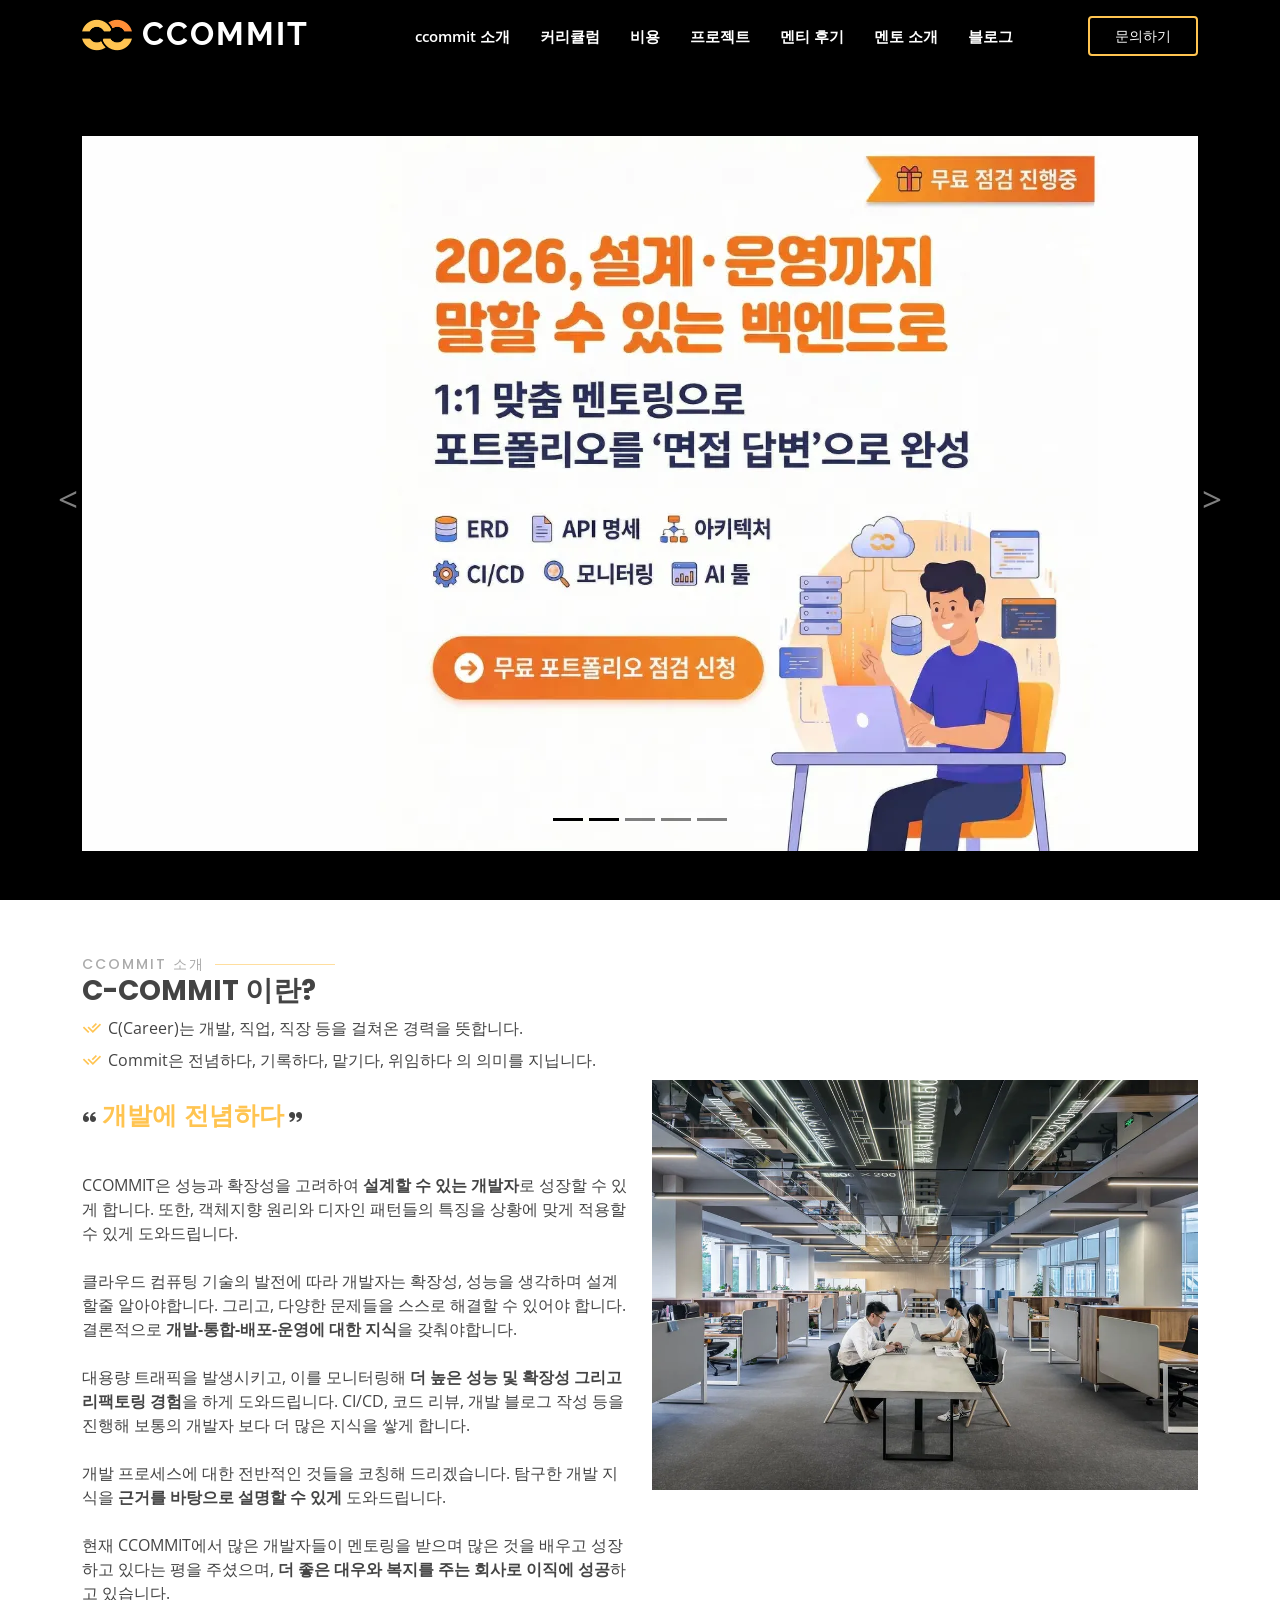
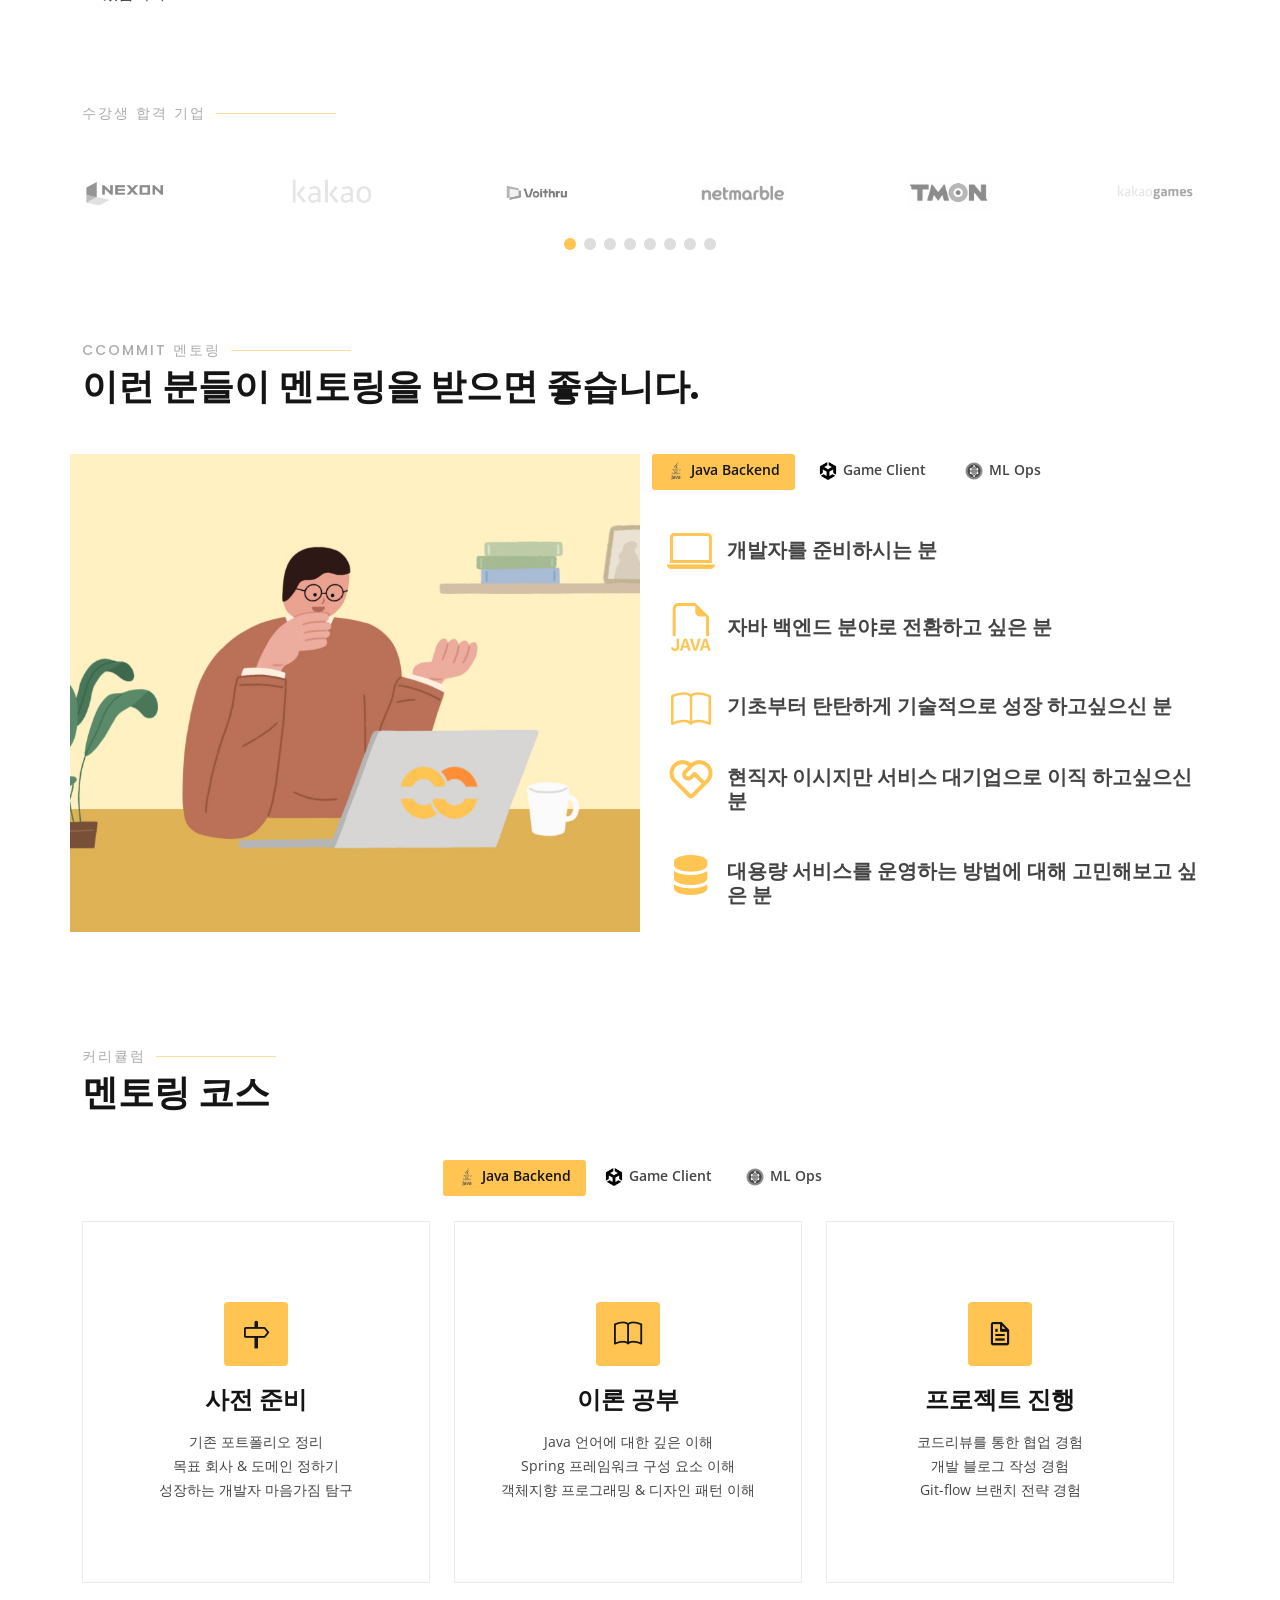
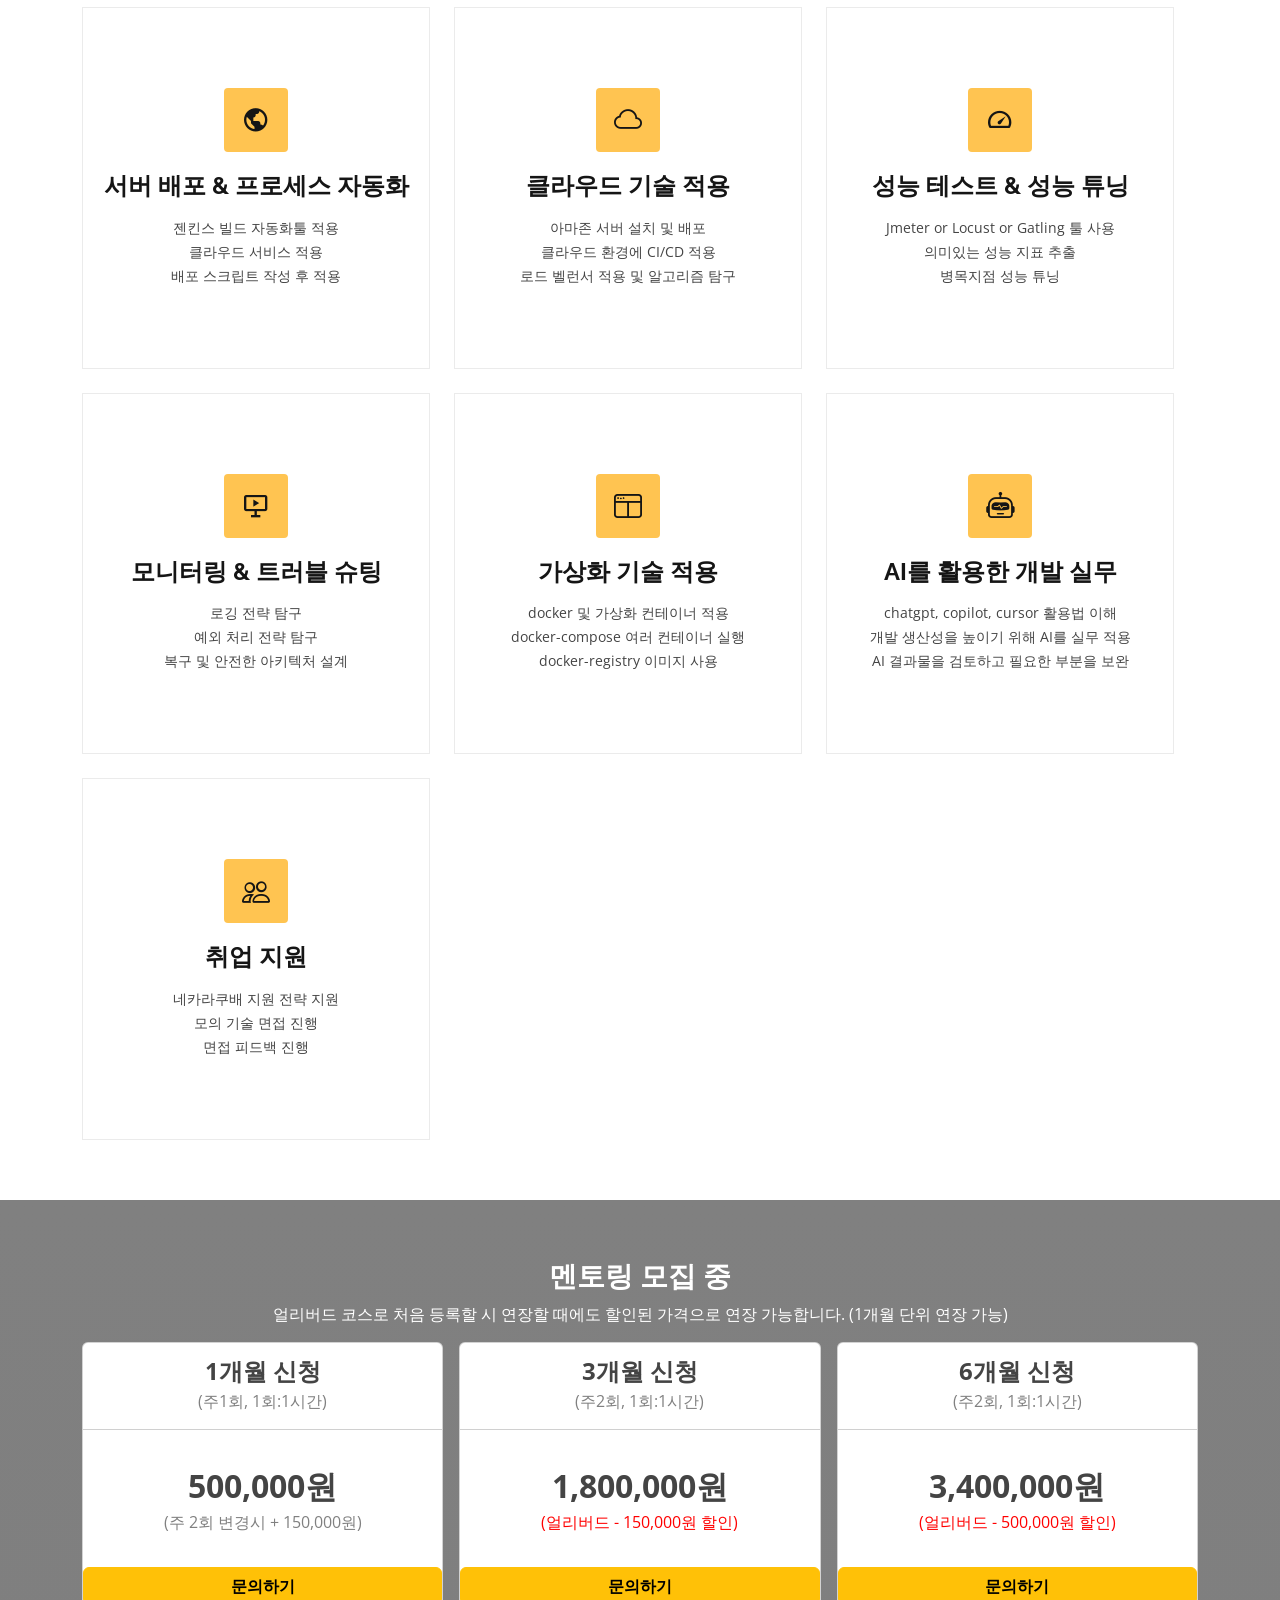
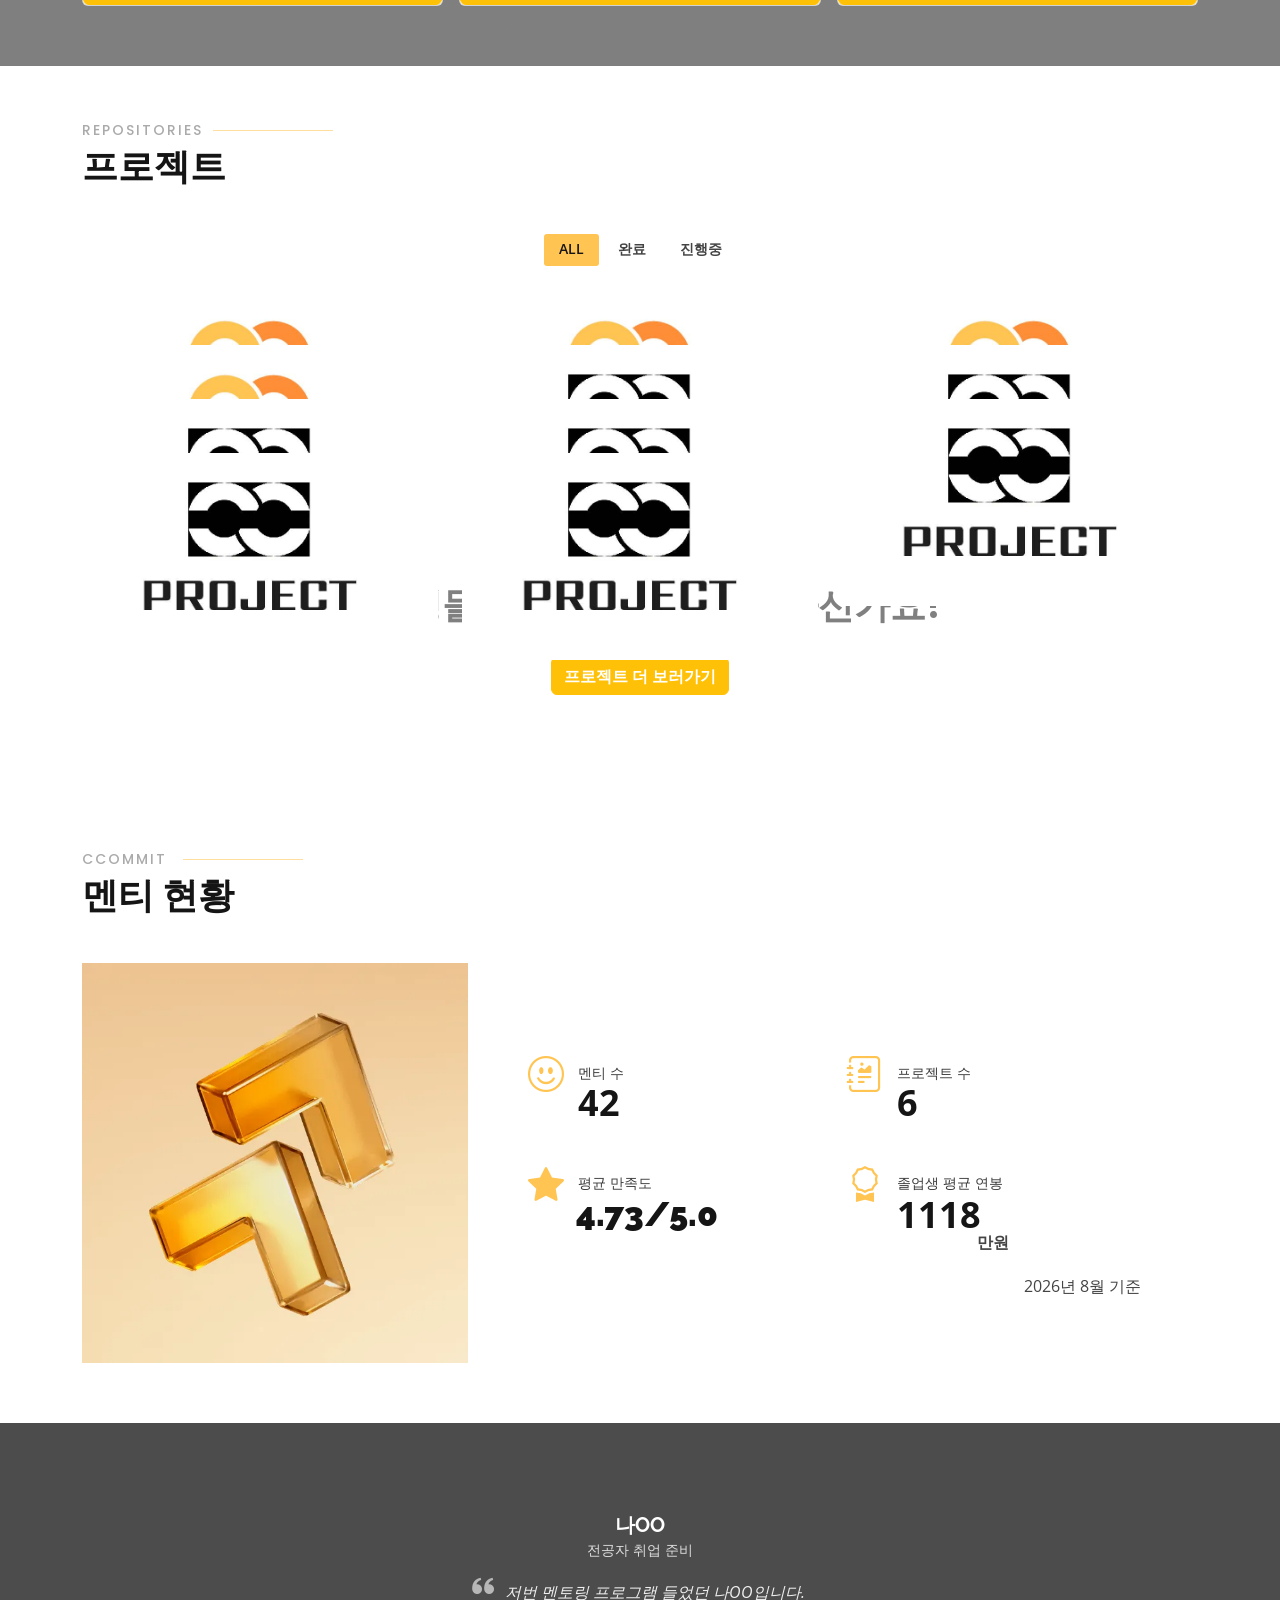
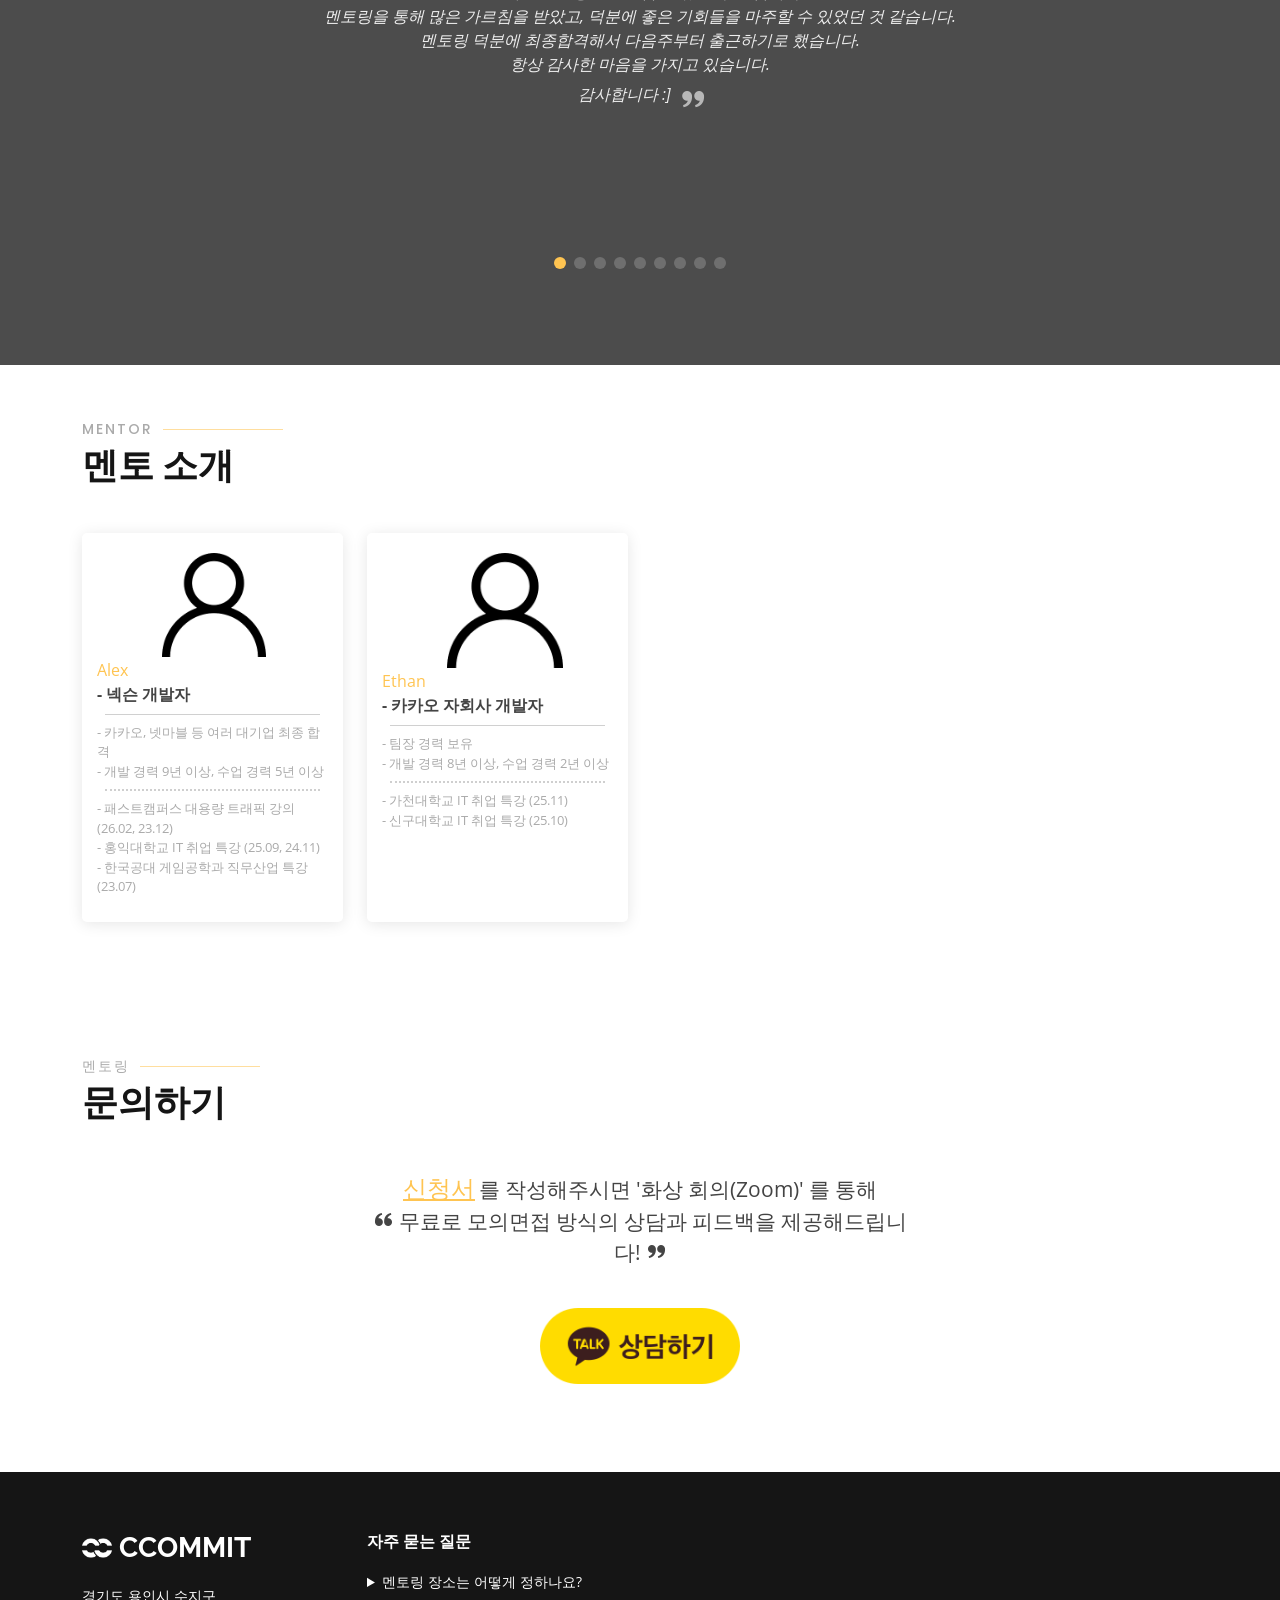
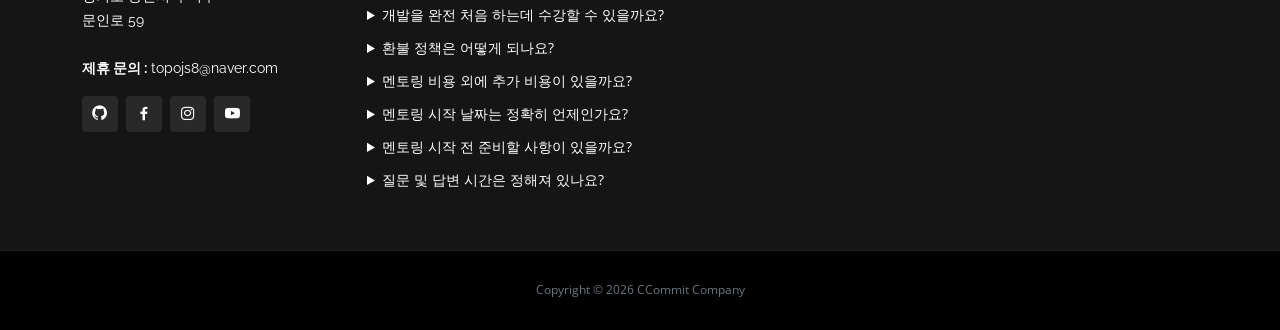
==== index.html @ bb13d850 "배너·로고 이미지 alt 텍스트 보완 Co-Authored-By: Claude Opus 5.5 <noreply@anthropic.com>" ====
<!DOCTYPE html>
<html lang="ko">

<head>
    <meta charset="utf-8">
    <meta content="width=device-width, initial-scale=1.0" name="viewport">
    <title>씨커밋 ccommit | 1:1 개발자 멘토링 · 취업·이직 코칭</title>
    <meta name="description" content="현직 넥슨·카카오 계열 개발자가 1:1로 진행하는 개발자 멘토링. Java 백엔드, 게임 클라이언트(Unity), ML Ops 트랙 커리큘럼과 대용량 트래픽 프로젝트, 코드 리뷰로 개발자 취업과 이직을 돕습니다.">
    <link rel="canonical" href="https://www.ccommit.kr/">
    <meta name="robots" content="index, follow, max-image-preview:large">
    <meta property="og:type" content="website">
    <meta property="og:site_name" content="씨커밋 ccommit">
    <meta property="og:locale" content="ko_KR">
    <meta property="og:url" content="https://www.ccommit.kr/">
    <meta property="og:title" content="씨커밋 ccommit | 1:1 개발자 멘토링 · 취업·이직 코칭">
    <meta property="og:description" content="현직 넥슨·카카오 계열 개발자가 1:1로 진행하는 개발자 멘토링. Java 백엔드, 게임 클라이언트(Unity), ML Ops 트랙 커리큘럼과 대용량 트래픽 프로젝트, 코드 리뷰로 개발자 취업과 이직을 돕습니다.">
    <meta property="og:image" content="https://www.ccommit.kr/assets/img/favicon/subnail.png">
    <meta property="og:image:width" content="2560">
    <meta property="og:image:height" content="1440">
    <meta name="twitter:card" content="summary_large_image">
    <meta name="twitter:title" content="씨커밋 ccommit | 1:1 개발자 멘토링 · 취업·이직 코칭">
    <meta name="twitter:description" content="현직 넥슨·카카오 계열 개발자가 1:1로 진행하는 개발자 멘토링. Java 백엔드, 게임 클라이언트(Unity), ML Ops 트랙 커리큘럼과 대용량 트래픽 프로젝트, 코드 리뷰로 개발자 취업과 이직을 돕습니다.">
    <meta name="twitter:image" content="https://www.ccommit.kr/assets/img/favicon/subnail.png">
    <script type="application/ld+json">
{
  "@context": "https://schema.org",
  "@graph": [
    {
      "@type": "Organization",
      "@id": "https://www.ccommit.kr/#organization",
      "name": "ccommit",
      "alternateName": [
        "씨커밋",
        "CCOMMIT"
      ],
      "url": "https://www.ccommit.kr/",
      "logo": "https://www.ccommit.kr/assets/img/favicon/LOGO.png",
      "description": "현직 개발자가 1:1로 진행하는 개발자 취업·이직 멘토링 서비스"
    },
    {
      "@type": "WebSite",
      "@id": "https://www.ccommit.kr/#website",
      "name": "씨커밋 ccommit",
      "url": "https://www.ccommit.kr/",
      "inLanguage": "ko-KR",
      "publisher": {
        "@id": "https://www.ccommit.kr/#organization"
      }
    }
  ]
}
    </script>
    <meta name="naver-site-verification" content="ecbbc1a8d8efd794e1b0e5b10b9dda9491890983"/>
    <meta name="google-site-verification" content="T12CU9sPh23jMEebIWWDqVa-5Rh_Zu_WYn_UQr-BmHc"/>

    <!-- Favicons -->
    <!--  <link href="assets/img/favicon.png" rel="icon">-->
    <!--  <link href="assets/img/apple-touch-icon.png" rel="apple-touch-icon">-->
    <link rel="apple-touch-icon" sizes="57x57" href="assets/img/favicon/apple-icon-57x57.png">
    <link rel="apple-touch-icon" sizes="60x60" href="assets/img/favicon/apple-icon-60x60.png">
    <link rel="apple-touch-icon" sizes="72x72" href="assets/img/favicon/apple-icon-72x72.png">
    <link rel="apple-touch-icon" sizes="76x76" href="assets/img/favicon/apple-icon-76x76.png">
    <link rel="apple-touch-icon" sizes="114x114" href="assets/img/favicon/apple-icon-114x114.png">
    <link rel="apple-touch-icon" sizes="120x120" href="assets/img/favicon/apple-icon-120x120.png">
    <link rel="apple-touch-icon" sizes="144x144" href="assets/img/favicon/apple-icon-144x144.png">
    <link rel="apple-touch-icon" sizes="152x152" href="assets/img/favicon/apple-icon-152x152.png">
    <link rel="apple-touch-icon" sizes="180x180" href="assets/img/favicon/apple-icon-180x180.png">
    <link rel="icon" type="image/png" sizes="192x192" href="assets/img/favicon/android-icon-192x192.png">
    <link rel="icon" type="image/png" sizes="32x32" href="assets/img/favicon/favicon-32x32.png">
    <link rel="icon" type="image/png" sizes="96x96" href="assets/img/favicon/favicon-96x96.png">
    <link rel="icon" type="image/png" sizes="16x16" href="assets/img/favicon/favicon-16x16.png">
    <link rel="manifest" href="assets/img/favicon/manifest.json">
    <meta name="msapplication-TileColor" content="#ffffff">
    <meta name="msapplication-TileImage" content="assets/img/favicon/ms-icon-144x144.png">
    <meta name="theme-color" content="#ffffff">

    <!-- Google Fonts -->
    <link href="https://fonts.googleapis.com/css?family=Open+Sans:300,300i,400,400i,600,600i,700,700i|Raleway:300,300i,400,400i,500,500i,600,600i,700,700i|Poppins:300,300i,400,400i,500,500i,600,600i,700,700i"
          rel="stylesheet">

    <!-- Vendor CSS Files -->
    <link href="assets/vendor/aos/aos.css" rel="stylesheet">
    <link href="assets/vendor/bootstrap/css/bootstrap.min.css" rel="stylesheet">
    <link href="assets/vendor/bootstrap-icons/bootstrap-icons.css" rel="stylesheet">
    <link href="assets/vendor/boxicons/css/boxicons.min.css" rel="stylesheet">
    <link href="assets/vendor/glightbox/css/glightbox.min.css" rel="stylesheet">
    <link href="assets/vendor/remixicon/remixicon.css" rel="stylesheet">
    <link href="assets/vendor/swiper/swiper-bundle.min.css" rel="stylesheet">

    <!-- Template Main CSS File -->
    <link href="assets/css/style.css" rel="stylesheet">

    <!-- =======================================================
    * Template Name: ccommit - v4.9.1
    * Template URL: https://bootstrapmade.com/ccommit-free-multipurpose-html-bootstrap-template/
    * Author: BootstrapMade.com
    * License: https://bootstrapmade.com/license/
    ======================================================== -->
    <style>
        @media screen and (min-width: 0px) and (max-width: 1200px) {
            #carouselExampleDark { display: none; }  /* show it on small screens */
        }

        @media screen and (min-width: 1201px) and (max-width: 9000px) {
            #bannerText { display: none; }   /* hide it elsewhere */
        }
        .carousel-control-next:after
        {
            padding-right: 350px;
            content: '>';
            font-size: 35px;
            color: white;
        }

        .carousel-control-prev:after {
            padding-left: 350px;
            content: '<';
            font-size: 35px;
            color: white;
        }



    </style>
</head>

<body>

<!-- ======= Header ======= -->
<header id="header" class="fixed-top ">
    <div class="container d-flex align-items-center justify-content-lg-between">
        <div class="logo me-auto me-lg-0">
            <a href="#hero">
                <img class="img-fluid mb-1"
                     src="assets/img/favicon/favicon3.png"
                     width="50" height="30" alt="ccommit 로고"
                     onmouseleave="this.src='assets/img/favicon/favicon3.png'"
                     onmouseover="this.src='assets/img/favicon/LOGO.png'"
                />
                ccommit
            </a>
        </div>

        <nav id="navbar" class="navbar order-last order-lg-0">
            <ul>
                <li><a class="nav-link scrollto" href="#about">ccommit 소개</a></li>
                <li><a class="nav-link scrollto" href="#services">커리큘럼</a></li>
                <li><a href="#cta" class="nav-link scrollto">비용</a></li>
                <li><a class="nav-link scrollto " href="#portfolio">프로젝트</a></li>
                <li><a class="nav-link scrollto" href="#testimonials">멘티 후기</a></li>
                <li><a class="nav-link scrollto" href="#team">멘토 소개</a></li>
                <li><a class="nav-link scrollto" href="blog.html">블로그</a></li>
            </ul>
            <i class="bi bi-list mobile-nav-toggle"></i>
        </nav><!-- .navbar -->

        <a href="#contact" class="get-started-btn scrollto">문의하기</a>

    </div>
</header><!-- End Header -->

<!-- ======= Hero Section ======= -->
<section id="hero" class="d-flex align-items-center justify-content-center">
    <div class="container" data-aos="fade-up">

        <div class="row justify-content-center mt-4" data-aos="fade-up" data-aos-delay="150">
            <div id="bannerText" class="col-xl-6 col-lg-8">
                <h1>1:1 맞춤형 <br>개발자 멘토링
                </h1>
                <ul id="hero-flters">
                    <li data-curriculum="backend" class="filter-active">
                        <img src="assets/img/track/java-logo.png" alt="" class="track-tab-logo">Java Backend
                    </li>
                    <li data-curriculum="game-client">
                        <img src="assets/img/track/unity-logo.png" alt="" class="track-tab-logo">Game Client
                    </li>
                    <li data-curriculum="ml-ops">
                        <img src="assets/img/track/mlops-logo.png" alt="" class="track-tab-logo">ML Ops
                    </li>
                </ul>
                <div id="hero-backend" class="hero-track-panel row gy-2 justify-content-center py-3" data-aos="zoom-in" data-aos-delay="250">
                    <div class="col-xl-2 col-md-4">
                        <div class="icon-box">
                            <i class="bi-book fs-1"></i>
                            <h3><a href="#services" class="scrollto" data-curriculum="backend">이론 공부</a></h3>
                        </div>
                    </div>
                    <div class="col-xl-2 col-md-4">
                        <div class="icon-box">
                            <i class="bi-laptop fs-1"></i>
                            <h3><a href="#services" class="scrollto" data-curriculum="backend">프로젝트 <br>진행</a></h3>
                        </div>
                    </div>
                    <div class="col-xl-2 col-md-4">
                        <div class="icon-box">
                            <i class="bi-globe fs-1"></i>
                            <h3><a href="#services" class="scrollto" data-curriculum="backend">서버 배포 <br>프로세스 자동화</a></h3>
                        </div>
                    </div>
                    <div class="col-xl-2 col-md-4">
                        <div class="icon-box">
                            <i class="bi-cloud fs-1"></i>
                            <h3><a href="#services" class="scrollto" data-curriculum="backend">클라우드 <br>기술 적용</a></h3>
                        </div>
                    </div>

                    <div class="col-xl-2 col-md-4">
                        <div class="icon-box">
                            <i class="bi-star fs-1"></i>
                            <h3><a href="#services" class="scrollto" data-curriculum="backend">성능 테스트 <br>성능 튜닝</a></h3>
                        </div>
                    </div>
                    <div class="col-xl-2 col-md-4">
                        <div class="icon-box">
                            <i class="bi-triangle fs-1"></i>
                            <h3><a href="#services" class="scrollto" data-curriculum="backend">모니터링 <br>트러블 슈팅</a></h3>
                        </div>
                    </div>
                    <div class="col-xl-2 col-md-4">
                        <div class="icon-box">
                            <i class="bi-eye fs-1"></i>
                            <h3><a href="#services" class="scrollto" data-curriculum="backend">가상화 <br>기술 적용</a></h3>
                        </div>
                    </div>
                    <div class="col-xl-2 col-md-4">
                        <div class="icon-box">
                            <i class="bi-robot fs-1"></i>
                            <h3><a href="#services" class="scrollto" data-curriculum="backend">AI를 활용한 개발 실무</a></h3>
                        </div>
                    </div>
                    <div class="col-xl-2 col-md-4">
                        <div class="icon-box">
                            <i class="bi-bank fs-1"></i>
                            <h3><a href="#services" class="scrollto" data-curriculum="backend">취업 지원</a></h3>
                        </div>
                    </div>
                </div>
                <div id="hero-game-client" class="hero-track-panel row gy-2 justify-content-center py-3" data-aos="zoom-in" data-aos-delay="250" style="display: none;">
                    <div class="col-xl-2 col-md-4">
                        <div class="icon-box">
                            <i class="bi-braces fs-1"></i>
                            <h3><a href="#services" class="scrollto" data-curriculum="game-client">C# 프로그래밍 <br>기초</a></h3>
                        </div>
                    </div>
                    <div class="col-xl-2 col-md-4">
                        <div class="icon-box">
                            <i class="bi-unity fs-1"></i>
                            <h3><a href="#services" class="scrollto" data-curriculum="game-client">2D 물리 & <br>애니메이션</a></h3>
                        </div>
                    </div>
                    <div class="col-xl-2 col-md-4">
                        <div class="icon-box">
                            <i class="bi-controller fs-1"></i>
                            <h3><a href="#services" class="scrollto" data-curriculum="game-client">2D 미니게임 <br>제작</a></h3>
                        </div>
                    </div>
                    <div class="col-xl-2 col-md-4">
                        <div class="icon-box">
                            <i class="bi-file-earmark-code fs-1"></i>
                            <h3><a href="#services" class="scrollto" data-curriculum="game-client">협업 & <br>데이터 관리</a></h3>
                        </div>
                    </div>
                    <div class="col-xl-2 col-md-4">
                        <div class="icon-box">
                            <i class="bi-box fs-1"></i>
                            <h3><a href="#services" class="scrollto" data-curriculum="game-client">3D 그래픽스 <br>기초</a></h3>
                        </div>
                    </div>
                    <div class="col-xl-2 col-md-4">
                        <div class="icon-box">
                            <i class="bi-diagram-3 fs-1"></i>
                            <h3><a href="#services" class="scrollto" data-curriculum="game-client">구조 설계 & <br>3D 게임</a></h3>
                        </div>
                    </div>
                    <div class="col-xl-2 col-md-4">
                        <div class="icon-box">
                            <i class="bi-speedometer2 fs-1"></i>
                            <h3><a href="#services" class="scrollto" data-curriculum="game-client">디버깅 & <br>최적화</a></h3>
                        </div>
                    </div>
<!--                    <div class="col-xl-2 col-md-4">-->
<!--                        <div class="icon-box">-->
<!--                            <i class="bi-globe fs-1"></i>-->
<!--                            <h3><a href="#services" class="scrollto" data-curriculum="game-client">네트워크 <br>프로그래밍</a></h3>-->
<!--                        </div>-->
<!--                    </div>-->
                    <div class="col-xl-2 col-md-4">
                        <div class="icon-box">
                            <i class="bi-robot fs-1"></i>
                            <h3><a href="#services" class="scrollto" data-curriculum="game-client">AI를 활용한 <br>개발 실무</a></h3>
                        </div>
                    </div>
                    <div class="col-xl-2 col-md-4">
                        <div class="icon-box">
                            <i class="bi-people fs-1"></i>
                            <h3><a href="#services" class="scrollto" data-curriculum="game-client">취업 준비 & <br>서비스 운영</a></h3>
                        </div>
                    </div>
                </div>
                <div id="hero-ml-ops" class="hero-track-panel row gy-2 justify-content-center py-3" data-aos="zoom-in" data-aos-delay="250" style="display: none;">
                    <div class="col-xl-2 col-md-4">
                        <div class="icon-box">
                            <i class="bi-book fs-1"></i>
                            <h3><a href="#services" class="scrollto" data-curriculum="ml-ops">이론 공부</a></h3>
                        </div>
                    </div>
                    <div class="col-xl-2 col-md-4">
                        <div class="icon-box">
                            <i class="bi-cpu fs-1"></i>
                            <h3><a href="#services" class="scrollto" data-curriculum="ml-ops">ML 모델 <br>개발 & 실험</a></h3>
                        </div>
                    </div>
                    <div class="col-xl-2 col-md-4">
                        <div class="icon-box">
                            <i class="bx bx-data fs-1"></i>
                            <h3><a href="#services" class="scrollto" data-curriculum="ml-ops">데이터 <br>파이프라인</a></h3>
                        </div>
                    </div>
                    <div class="col-xl-2 col-md-4">
                        <div class="icon-box">
                            <i class="bi-box-seam fs-1"></i>
                            <h3><a href="#services" class="scrollto" data-curriculum="ml-ops">MLOps & <br>모델 서빙</a></h3>
                        </div>
                    </div>
                    <div class="col-xl-2 col-md-4">
                        <div class="icon-box">
                            <i class="bi-chat-dots fs-1"></i>
                            <h3><a href="#services" class="scrollto" data-curriculum="ml-ops">LLM 활용 & <br>RAG</a></h3>
                        </div>
                    </div>
                    <div class="col-xl-2 col-md-4">
                        <div class="icon-box">
                            <i class="bi-diagram-3 fs-1"></i>
                            <h3><a href="#services" class="scrollto" data-curriculum="ml-ops">ML 자동화 <br>파이프라인</a></h3>
                        </div>
                    </div>
                    <div class="col-xl-2 col-md-4">
                        <div class="icon-box">
                            <i class="bi-speedometer2 fs-1"></i>
                            <h3><a href="#services" class="scrollto" data-curriculum="ml-ops">모델 최적화</a></h3>
                        </div>
                    </div>
                    <div class="col-xl-2 col-md-4">
                        <div class="icon-box">
                            <i class="bi-graph-up fs-1"></i>
                            <h3><a href="#services" class="scrollto" data-curriculum="ml-ops">모니터링 & <br>운영</a></h3>
                        </div>
                    </div>
                    <div class="col-xl-2 col-md-4">
                        <div class="icon-box">
                            <i class="bi-bank fs-1"></i>
                            <h3><a href="#services" class="scrollto" data-curriculum="ml-ops">취업 지원</a></h3>
                        </div>
                    </div>
                </div>

            </div>
            <div id="carouselExampleDark" class="carousel carousel-dark slide" data-bs-ride="carousel">

                <div class="carousel-indicators" style="padding-bottom: 20px;">
                    <button type="button" data-bs-target="#carouselExampleDark" data-bs-slide-to="0" class="active"
                            aria-current="true" aria-label="Slide 1"></button>
                    <button type="button" data-bs-target="#carouselExampleDark" data-bs-slide-to="1"
                            aria-label="Slide 2"></button>
                    <button type="button" data-bs-target="#carouselExampleDark" data-bs-slide-to="2"
                            aria-label="Slide 3"></button>
                    <button type="button" data-bs-target="#carouselExampleDark" data-bs-slide-to="3"
                            aria-label="Slide 4"></button>
                    <button type="button" data-bs-target="#carouselExampleDark" data-bs-slide-to="4"
                            aria-label="Slide 5"></button>
                </div>
                <div class="carousel-inner mt-1" style="">
                    <div class="carousel-item active" data-bs-interval="2000">
                        <a href="https://open.kakao.com/o/ss87OqVe" target="_blank">
                            <img src="assets/img/banner/45.webp" class="d-block w-350  mb-3"
                                 alt="AI GAME CLIENT 멘토링 코스 오픈"
                                 style="height:715px;">
                        </a>
                    </div>
                    <div class="carousel-item" data-bs-interval="2000">
                        <a href="https://forms.gle/nKxQrvw8Be8g68FLA" target="_blank">
                            <img src="assets/img/banner/44.webp" class="d-block w-350  mb-3" alt="2026 설계·운영까지 말할 수 있는 백엔드로 - 1:1 맞춤 멘토링 무료 포트폴리오 점검 신청"
                                 style="height:715px;">
                        </a>
                    </div>
                    <div class="carousel-item" data-bs-interval="4000">
                        <a href="#about">
                            <video controls width="100%" autoplay="autoplay" muted="muted" loop>
                                <source src="assets/img/banner/banner.mp4" type="video/mp4">
                            </video>
                        </a>
                    </div>
                    <!--                    <div class="carousel-item" data-bs-interval="2000">-->
                    <!--                        <a href="#contact">-->
                    <!--                            <img src="assets/img/banner/4.png" class="d-block w-350  mb-3" alt="..."-->
                    <!--                                 style="height:715px;">-->
                    <!--                        </a>-->
                    <!--                    </div>-->
                    <div class="carousel-item" data-bs-interval="2000">
                        <a href="https://www.instagram.com/p/CpIO5WULLWV/" target="_blank">
                            <img src="assets/img/banner/11.webp" class="d-block w-250 mb-3" alt="선배 개발자에게 듣는 이직 취업 꿀팁"
                                 style="height:715px;">
                        </a>
                    </div>
                    <div class="carousel-item" data-bs-interval="2000">
                        <a href="https://forms.gle/nKxQrvw8Be8g68FLA" target="_blank">
                            <img src="assets/img/banner/22.png" class="d-block w-350  mb-3" alt="1:1 맞춤형 개발자 멘토링 무료 포트폴리오 첨삭 신청"
                                 style="height:715px;">
                        </a>
                    </div>
                    <div class="carousel-item" data-bs-interval="2000">
                        <a href="#about">
                            <img src="assets/img/banner/33.webp" class="d-block w-350  mb-3" alt="목표 커리어의 시작, 지금 바로 시작하세요 - 졸업생 만족도 4.7/5.0, 평균 연봉 4300만 원"
                                 style="height:715px;">
                        </a>
                    </div>
                </div>
                <button class="carousel-control-prev" type="button" data-bs-target="#carouselExampleDark"
                        data-bs-slide="prev" style="position: absolute;left:-23%;">
                </button>
                <button class="carousel-control-next" type="button" data-bs-target="#carouselExampleDark"
                        data-bs-slide="next" style="position: absolute;left: 108%;">
                </button>

            </div>
        </div>


    </div>
</section><!-- End Hero -->

<main id="main">

    <!-- ======= About Section ======= -->
    <section id="about" class="about">
        <div class="container" data-aos="fade-up">

            <div class="row">
                <div class="col-lg-6 order-1 order-lg-2" data-aos="fade-left" data-aos-delay="100">
                    <img loading="lazy" src="assets/img/about.webp" class="img-fluid" alt="" style="margin-top: 120px;">
                    <!--                    <img loading="lazy" src="assets/img/high/f.PNG" class="img-fluid" alt="" style="margin-top: 120px;">-->
                </div>
                <div class="col-lg-6 pt-4 pt-lg-0 order-2 order-lg-1 content" data-aos="fade-right"
                     data-aos-delay="100">
                    <div class="section-title">
                        <h2>ccommit 소개</h2>
                        <h3>C-COMMIT 이란?</h3>
                        <ul>
                            <li><i class="ri-check-double-line"></i> C(Career)는 개발, 직업, 직장 등을 걸쳐온 경력을 뜻합니다.</li>
                            <li><i class="ri-check-double-line"></i> Commit은 전념하다, 기록하다, 맡기다, 위임하다 의 의미를 지닙니다.</li>
                        </ul>
                        <i class="bx bxs-quote-alt-left quote-icon-left"></i>
                        <strong style="color:#FFC451;font-size: 25px;">개발에 전념하다</strong>
                        <i class="bx bxs-quote-alt-right quote-icon-right"></i>
                    </div>
                    <p data-v-7f35affe="" class="desc text-white-75 mb-4 slideToUp">
                        CCOMMIT은 성능과 확장성을 고려하여 <strong>설계할 수 있는 개발자</strong>로 성장할 수 있게 합니다.
                        또한, 객체지향 원리와 디자인 패턴들의 특징을 상황에 맞게 적용할 수 있게 도와드립니다.
                        <br><br>
                        클라우드 컴퓨팅 기술의 발전에 따라 개발자는 확장성, 성능을 생각하며 설계할줄 알아야합니다. 그리고,
                        다양한 문제들을 스스로 해결할 수 있어야 합니다. 결론적으로 <strong>개발-통합-배포-운영에 대한 지식</strong>을 갖춰야합니다.
                        <br><br>
                        대용량 트래픽을 발생시키고, 이를 모니터링해 <strong>더 높은 성능 및 확장성 그리고 리팩토링 경험</strong>을 하게 도와드립니다.
                        CI/CD, 코드 리뷰, 개발 블로그 작성 등을 진행해 보통의 개발자 보다 더 많은 지식을 쌓게 합니다.
                        <br><br>
                        개발 프로세스에 대한 전반적인 것들을 코칭해 드리겠습니다. 탐구한 개발 지식을 <strong>근거를 바탕으로 설명할 수 있게</strong> 도와드립니다.
                        <br><br>
                        현재 CCOMMIT에서 많은 개발자들이 멘토링을 받으며 많은 것을 배우고 성장하고 있다는 평을 주셨으며, <strong>더 좋은 대우와 복지를 주는 회사로 이직에
                        성공</strong>하고 있습니다.</p>
                </div>
            </div>

        </div>
    </section><!-- End About Section -->

    <!-- ======= Clients Section ======= -->
    <section id="clients" class="clients">
        <div class="container" data-aos="zoom-in">
            <div class="section-title">
                <h2>수강생 합격 기업</h2>
            </div>
            <div class="clients-slider swiper">
                <div class="swiper-wrapper align-items-center">
                    <div class="swiper-slide"><img src="assets/img/clients/client-1.png" class="img-fluid" alt="넥슨 로고" loading="lazy"></div>
                    <div class="swiper-slide"><img src="assets/img/clients/client-2.png" class="img-fluid" alt="카카오 로고" loading="lazy"></div>
                    <div class="swiper-slide"><img src="assets/img/clients/client-3.png" class="img-fluid" alt="보이스루 로고" loading="lazy"></div>
                    <div class="swiper-slide"><img src="assets/img/clients/client-4.webp" class="img-fluid" alt="넷마블 로고" loading="lazy"></div>
                    <div class="swiper-slide"><img src="assets/img/clients/client-5.webp" class="img-fluid" alt="티몬 로고" loading="lazy"></div>
                    <div class="swiper-slide"><img src="assets/img/clients/client-6.png" class="img-fluid" alt="카카오게임즈 로고" loading="lazy"></div>
                    <div class="swiper-slide"><img src="assets/img/clients/client-7.png" class="img-fluid" alt="이카운트 로고" loading="lazy"></div>
                    <div class="swiper-slide"><img src="assets/img/clients/client-8.png" class="img-fluid" alt="아토리서치 로고" loading="lazy"></div>
                    <!--            <div class="swiper-slide"><img src="assets/img/clients/client-7.png" class="img-fluid" alt="이카운트 로고" loading="lazy"></div>-->
                    <!--            <div class="swiper-slide"><img src="assets/img/clients/client-8.png" class="img-fluid" alt="아토리서치 로고" loading="lazy"></div>-->
                </div>
                <div class="swiper-pagination"></div>
            </div>

        </div>
    </section><!-- End Clients Section -->

    <!-- ======= Features Section ======= -->
    <section id="features" class="features">
        <div class="container" data-aos="fade-up">

            <div class="section-title">
                <h2>ccommit 멘토링</h2>
                <p>이런 분들이 멘토링을 받으면 좋습니다.</p>
            </div>

            <div class="row">
                <div class="image col-lg-6" style='background-image: url("assets/img/img777-001.jpg");'
                     data-aos="fade-right"></div>
                <div class="col-lg-6" data-aos="fade-left" data-aos-delay="100">
                    <ul id="features-flters">
                        <li data-curriculum="backend" class="filter-active">
                            <img loading="lazy" src="assets/img/track/java-logo.png" alt="" class="track-tab-logo">Java Backend
                        </li>
                        <li data-curriculum="game-client">
                            <img loading="lazy" src="assets/img/track/unity-logo.png" alt="" class="track-tab-logo">Game Client
                        </li>
                        <li data-curriculum="ml-ops">
                            <img loading="lazy" src="assets/img/track/mlops-logo.png" alt="" class="track-tab-logo">ML Ops
                        </li>
                    </ul>
                    <div id="features-backend" class="features-track-panel">
                    <div class="icon-box" style="padding-bottom: 23px;" data-aos="zoom-in" data-aos-delay="150">
                        <i class="bi bi-laptop"></i>
                        <h4 style="padding-top: 23px;">개발자를 준비하시는 분</h4>
                    </div>
                    <div class="icon-box" style="padding-bottom:19px;" data-aos="zoom-in" data-aos-delay="150">
                        <i class="bx bi-filetype-java"></i>
                        <h4 style="padding-top: 15px;">자바 백엔드 분야로 전환하고 싶은 분</h4>
                    </div>
                    <div class="icon-box" style="padding-bottom:15px;" data-aos="zoom-in" data-aos-delay="150">
                        <i class="bi bi-book" style="font-size: 40px; padding-left: 4px; padding-top: 7px;"></i>
                        <h4 style="padding-top: 21px;">기초부터 탄탄하게 기술적으로 성장 하고싶으신 분</h4>
                    </div>
                    <div class="icon-box" style="padding-bottom:10px;" data-aos="zoom-in" data-aos-delay="150">
                        <i class="bx ri-service-line" style="padding-top: 7px;"></i>
                        <h4 style="padding-top: 17px;">현직자 이시지만 서비스 대기업으로 이직 하고싶으신 분</h4>
                    </div>
                    <div class="icon-box" style="padding-bottom:15px;" data-aos="zoom-in" data-aos-delay="150">
                        <i class="bi bi-server" style="font-size: 40px; padding-left: 4px; padding-top: 7px;"></i>
                        <h4 style="padding-top: 21px;">대용량 서비스를 운영하는 방법에 대해 고민해보고 싶은 분</h4>
                    </div>
                    </div>
                    <div id="features-game-client" class="features-track-panel" style="display: none;">
                        <div class="icon-box" style="padding-bottom: 23px;" data-aos="zoom-in" data-aos-delay="150">
                            <i class="bi bi-laptop"></i>
                            <h4 style="padding-top: 23px;">개발자를 준비하시는 분</h4>
                        </div>
                        <div class="icon-box" style="padding-bottom:19px;" data-aos="zoom-in" data-aos-delay="150">
                            <img loading="lazy" src="assets/img/track/unity-logo.png" alt="" class="feature-track-logo">
                            <h4 style="padding-top: 15px;">UNITY 클라이언트 분야로 전환하고 싶은 분</h4>
                        </div>
                        <div class="icon-box" style="padding-bottom:15px;" data-aos="zoom-in" data-aos-delay="150">
                            <i class="bi bi-book" style="font-size: 40px; padding-left: 4px; padding-top: 7px;"></i>
                            <h4 style="padding-top: 21px;">C#/Unity 기초부터 탄탄하게 기술적으로 성장하고 싶으신 분</h4>
                        </div>
                        <div class="icon-box" style="padding-bottom:10px;" data-aos="zoom-in" data-aos-delay="150">
                            <i class="bx ri-service-line" style="padding-top: 7px;"></i>
                            <h4 style="padding-top: 17px;">현직자이시지만 게임 대기업으로 이직하고 싶으신 분</h4>
                        </div>
                        <div class="icon-box" style="padding-bottom:15px;" data-aos="zoom-in" data-aos-delay="150">
                            <i class="bi bi-controller" style="font-size: 40px; padding-left: 4px; padding-top: 7px;"></i>
                            <h4 style="padding-top: 21px;">Unity로 게임 프로젝트와 포트폴리오를 완성하고 싶은 분</h4>
                        </div>
                    </div>
                    <div id="features-ml-ops" class="features-track-panel" style="display: none;">
                        <div class="icon-box" style="padding-bottom: 23px;" data-aos="zoom-in" data-aos-delay="150">
                            <i class="bi bi-laptop"></i>
                            <h4 style="padding-top: 23px;">개발자를 준비하시는 분</h4>
                        </div>
                        <div class="icon-box" style="padding-bottom:19px;" data-aos="zoom-in" data-aos-delay="150">
                            <img loading="lazy" src="assets/img/track/mlops-logo.png" alt="" class="feature-track-logo">
                            <h4 style="padding-top: 15px;">ML/MLOps 분야로 전환하고 싶은 분</h4>
                        </div>
                        <div class="icon-box" style="padding-bottom:15px;" data-aos="zoom-in" data-aos-delay="150">
                            <i class="bi bi-book" style="font-size: 40px; padding-left: 4px; padding-top: 7px;"></i>
                            <h4 style="padding-top: 21px;">ML 이론부터 엔지니어링 실무까지 탄탄하게 성장하고 싶으신 분</h4>
                        </div>
                        <div class="icon-box" style="padding-bottom:10px;" data-aos="zoom-in" data-aos-delay="150">
                            <i class="bx ri-service-line" style="padding-top: 7px;"></i>
                            <h4 style="padding-top: 17px;">현직자이시지만 AI/ML 대기업으로 이직하고 싶으신 분</h4>
                        </div>
                        <div class="icon-box" style="padding-bottom:15px;" data-aos="zoom-in" data-aos-delay="150">
                            <i class="bi bi-cloud" style="font-size: 40px; padding-left: 4px; padding-top: 7px;"></i>
                            <h4 style="padding-top: 21px;">모델을 프로덕션에 배포·운영하는 MLOps를 경험하고 싶은 분</h4>
                        </div>
                    </div>
                </div>
            </div>

        </div>
    </section><!-- End Features Section -->

    <!-- ======= Services Section ======= -->
    <section id="services" class="services">
        <div class="container" data-aos="fade-up">

            <div class="section-title">
                <h2 id="curriculum-track-title">커리큘럼</h2>
                <p>멘토링 코스</p>
            </div>

            <div class="row" data-aos="fade-up" data-aos-delay="50">
                <div class="col-lg-12 d-flex justify-content-center">
                    <ul id="curriculum-flters">
                        <li data-curriculum="backend" class="filter-active">
                            <img loading="lazy" src="assets/img/track/java-logo.png" alt="" class="track-tab-logo">Java Backend
                        </li>
                        <li data-curriculum="game-client">
                            <img loading="lazy" src="assets/img/track/unity-logo.png" alt="" class="track-tab-logo">Game Client
                        </li>
                        <li data-curriculum="ml-ops">
                            <img loading="lazy" src="assets/img/track/mlops-logo.png" alt="" class="track-tab-logo">ML Ops
                        </li>
                    </ul>
                </div>
            </div>

            <div id="curriculum-backend" class="curriculum-panel row">
                <div class="col-lg-4 col-md-6 align-items-stretch" data-aos="zoom-in" data-aos-delay="100"
                     OnClick="window.open('https://sepia-coat-481.notion.site/0-5f44fd43240c41d0a168a27c353bad64')">
                    <div class="icon-box">
                        <div class="icon"><i class="bi bi-signpost"></i></div>
                        <h4><a>
                            사전 준비</a></h4>
                        <p>기존 포트폴리오 정리 <br>
                            목표 회사 & 도메인 정하기 <br>
                            성장하는 개발자 마음가짐 탐구 </p>
                    </div>
                </div>
                <div class="col-lg-4 col-md-6 align-items-stretch" data-aos="zoom-in" data-aos-delay="100"
                     OnClick="window.open('https://sepia-coat-481.notion.site/1-6e39618af9774dac864914a29f226b37')">
                    <div class="icon-box">
                        <div class="icon"><i class="bi bi-book"></i></div>
                        <h4><a>
                            이론 공부</a></h4>
                        <p>Java 언어에 대한 깊은 이해 <br>
                            Spring 프레임워크 구성 요소 이해 <br>
                            객체지향 프로그래밍 & 디자인 패턴 이해</p>
                    </div>
                </div>

                <div class="col-lg-4 col-md-6  align-items-stretch mt-4 mt-md-0" data-aos="zoom-in" data-aos-delay="200"
                     OnClick="window.open('https://sepia-coat-481.notion.site/2-debc40dac89b4c9385b07ad8e6a6a87b')">
                    <div class="icon-box">
                        <div class="icon"><i class="bx bx-file"></i></div>
                        <h4><a>
                            프로젝트 진행</a></h4>
                        <p>코드리뷰를 통한 협업 경험 <br>
                            개발 블로그 작성 경험 <br>
                            Git-flow 브랜치 전략 경험</p>
                    </div>
                </div>

                <div class="col-lg-4 col-md-6  align-items-stretch mt-4" data-aos="zoom-in" data-aos-delay="300"
                     OnClick="window.open('https://sepia-coat-481.notion.site/3-884b2dc06d52433198eb80b25c741e44')">
                    <div class="icon-box">
                        <div class="icon"><i class="bx bx-world"></i></div>
                        <h4><a>
                            서버 배포 & 프로세스 자동화</a></h4>
                        <p>젠킨스 빌드 자동화툴 적용 <br>
                            클라우드 서비스 적용 <br>
                            배포 스크립트 작성 후 적용</p>
                    </div>
                </div>


                <div class="col-lg-4 col-md-6  align-items-stretch mt-4" data-aos="zoom-in" data-aos-delay="300"
                     OnClick="window.open('https://sepia-coat-481.notion.site/4-66b19332b3854fb3a7324d07c6f62fe9')">
                    <div class="icon-box">
                        <div class="icon"><i class="bi bi-cloud"></i></div>
                        <h4><a>
                            클라우드 기술 적용</a></h4>
                        <p>아마존 서버 설치 및 배포 <br>
                            클라우드 환경에 CI/CD 적용 <br>
                            로드 벨런서 적용 및 알고리즘 탐구</p>
                    </div>
                </div>
                <div class="col-lg-4 col-md-6  align-items-stretch mt-4" data-aos="zoom-in" data-aos-delay="100"
                     OnClick="window.open('https://sepia-coat-481.notion.site/5-c9fc0e4581e3449992012140cbc1f577')">
                    <div class="icon-box">
                        <div class="icon"><i class="bx bx-tachometer"></i></div>
                        <h4><a>
                            성능 테스트 & 성능 튜닝</a></h4>
                        <p>Jmeter or Locust or Gatling 툴 사용 <br>
                            의미있는 성능 지표 추출 <br>
                            병목지점 성능 튜닝</p>
                    </div>
                </div>

                <div class="col-lg-4 col-md-6  align-items-stretch mt-4" data-aos="zoom-in" data-aos-delay="200"
                     OnClick="window.open('https://sepia-coat-481.notion.site/6-aa58bc5dc61b4799a37c86ca48310e12')">
                    <div class="icon-box">
                        <div class="icon"><i class="bx bx-slideshow"></i></div>
                        <h4><a>
                            모니터링 & 트러블 슈팅</a></h4>
                        <p>로깅 전략 탐구 <br>
                            예외 처리 전략 탐구 <br>
                            복구 및 안전한 아키텍처 설계</p>
                    </div>
                </div>

                <div class="col-lg-4 col-md-6  align-items-stretch mt-4" data-aos="zoom-in" data-aos-delay="300"
                     OnClick="window.open('https://sepia-coat-481.notion.site/7-1583363d7ef448f79a678d9c1d58cc62')">
                    <div class="icon-box">
                        <div class="icon"><i class="bi bi-window-split"></i></div>
                        <h4><a>
                            가상화 기술 적용</a></h4>
                        <p>docker 및 가상화 컨테이너 적용 <br>
                            docker-compose 여러 컨테이너 실행 <br>
                            docker-registry 이미지 사용</p>
                    </div>
                </div>

                <div class="col-lg-4 col-md-6  align-items-stretch mt-4" data-aos="zoom-in" data-aos-delay="200"
                     OnClick="window.open('https://sepia-coat-481.notion.site/8-AI-1f96cb4e7e4e4c04932a2bcf4e4d2eaf')">
                    <div class="icon-box">
                        <div class="icon"><i class="bi bi-robot"></i></div>
                        <h4><a>
                            AI를 활용한 개발 실무</a></h4>
                        <p>chatgpt, copilot, cursor 활용법 이해 <br>
                            개발 생산성을 높이기 위해 AI를 실무 적용<br>
                            AI 결과물을 검토하고 필요한 부분을 보완</p>

                    </div>
                </div>

                <div class="col-lg-4 col-md-6  align-items-stretch mt-4" data-aos="zoom-in" data-aos-delay="200"
                     OnClick="window.open('https://sepia-coat-481.notion.site/9-1feb91352d8a8082b136fa6597052d0d')">
                    <div class="icon-box">
                        <div class="icon"><i class="bi bi-people"></i></div>
                        <h4><a>
                            취업 지원</a></h4>
                        <p>네카라쿠배 지원 전략 지원 <br>
                            모의 기술 면접 진행 <br>
                            면접 피드백 진행</p>
                    </div>
                </div>

            </div>

            <div id="curriculum-game-client" class="curriculum-panel row" style="display: none;">
                <div class="col-lg-4 col-md-6 align-items-stretch" data-aos="zoom-in" data-aos-delay="100"
                     OnClick="window.open('https://sepia-coat-481.notion.site/0-e7820745d61d4db5ad09766b276fddf1')">
                    <div class="icon-box">
                        <div class="icon"><i class="bi bi-signpost"></i></div>
                        <h4><a>
                            사전 준비</a></h4>
                        <p>기존 포트폴리오 정리 <br>
                            목표 회사 & 도메인 정하기 <br>
                            성장하는 개발자 마음가짐 탐구 </p>
                    </div>
                </div>
                <div class="col-lg-4 col-md-6 align-items-stretch" data-aos="zoom-in" data-aos-delay="100"
                     OnClick="window.open('https://sepia-coat-481.notion.site/1-3d6d1941d37d4c6f9d38608c4895b26d')">
                    <div class="icon-box">
                        <div class="icon"><i class="bi bi-braces"></i></div>
                        <h4><a>이론 공부</a></h4>
                        <p>C# 문법 및 객체지향 기초 이해 <br>
                            유니티 에디터 아키텍처 <br>
                            게임 오브젝트 및 컴포넌트 시스템</p>
                    </div>
                </div>
                <div class="col-lg-4 col-md-6 align-items-stretch" data-aos="zoom-in" data-aos-delay="100"
                     OnClick="window.open('https://sepia-coat-481.notion.site/2-dacb0f594d734dcda2f35b7bb25d50df')">
                    <div class="icon-box">
                        <div class="icon"><i class="bi bi-unity"></i></div>
                        <h4><a>2D 이론 공부</a></h4>
                        <p>2D 물리 엔진 (Rigidbody 2D, 콜라이더) <br>
                            애니메이션 제어 시스템 <br>
                            유한 상태 기계(FSM) 설계법</p>
                    </div>
                </div>

                <div class="col-lg-4 col-md-6 align-items-stretch mt-4 mt-md-0" data-aos="zoom-in" data-aos-delay="200"
                     OnClick="window.open('https://sepia-coat-481.notion.site/3-c31193ef2b484d5caf3a3c4fa09815aa')">
                    <div class="icon-box">
                        <div class="icon"><i class="bi bi-controller"></i></div>
                        <h4><a>2D 프로젝트 진행</a></h4>
                        <p>플레이어 조작 화면 구현 <br>
                            점수와 아이템 정보 저장 <br>
                            완전한 형태의 2D 미니게임 완성</p>
                    </div>
                </div>

<!--                <div class="col-lg-4 col-md-6 align-items-stretch mt-4" data-aos="zoom-in" data-aos-delay="300">-->
<!--                    <div class="icon-box">-->
<!--                        <div class="icon"><i class="bx bx-file"></i></div>-->
<!--                        <h4><a>협업 & 데이터 관리</a></h4>-->
<!--                        <p>데이터베이스 활용 <br>-->
<!--                            Git을 활용한 협업 방식 <br>-->
<!--                            실무 워크플로우 체득</p>-->
<!--                    </div>-->
<!--                </div>-->

                <div class="col-lg-4 col-md-6 align-items-stretch mt-4" data-aos="zoom-in" data-aos-delay="300"
                     OnClick="window.open('https://sepia-coat-481.notion.site/4-c66e5b5c6b4d4a71b89089fc9efe2852')">
                    <div class="icon-box">
                        <div class="icon"><i class="bi bi-box"></i></div>
                        <h4><a>3D 이론 공부</a></h4>
                        <p>3D 물리 법칙과 수학적 원리 <br>
                            시각적 효과 구현 <br>
                            3D 그래픽스 공간으로의 확장</p>
                    </div>
                </div>
                <div class="col-lg-4 col-md-6 align-items-stretch mt-4" data-aos="zoom-in" data-aos-delay="100"
                     OnClick="window.open('https://sepia-coat-481.notion.site/5-12b97b9e96d34351b4771f1c1d98fd43')">
                    <div class="icon-box">
                        <div class="icon"><i class="bi bi-diagram-3"></i></div>
                        <h4><a>3D 프로젝트 진행</a></h4>
                        <p>디자인 패턴 기반 유연한 구조 설계 <br>
                            기능 확장에도 무너지지 않는 설계 <br>
                            탄탄한 3D 게임 완성</p>
                    </div>
                </div>

                <div class="col-lg-4 col-md-6 align-items-stretch mt-4" data-aos="zoom-in" data-aos-delay="200"
                     OnClick="window.open('https://sepia-coat-481.notion.site/6-4a192e5532d24f1483e7ad1062192ca9')">
                    <div class="icon-box">
                        <div class="icon"><i class="bi bi-speedometer2"></i></div>
                        <h4><a>디버깅 & 최적화</a></h4>
                        <p>오브젝트 풀링 적용 <br>
                            드로우콜 & 배칭 최적화 <br>
                            Unity Profiler 프로파일링</p>
                    </div>
                </div>

<!--                <div class="col-lg-4 col-md-6 align-items-stretch mt-4" data-aos="zoom-in" data-aos-delay="200">-->
<!--                    <div class="icon-box">-->
<!--                        <div class="icon"><i class="bi bi-globe"></i></div>-->
<!--                        <h4><a>네트워크 프로그래밍</a></h4>-->
<!--                        <p>외부 서버와 통신하는 방법 <br>-->
<!--                            네트워크 프로그래밍 <br>-->
<!--                            데이터 매끄럽게 처리</p>-->
<!--                    </div>-->
<!--                </div>-->

                <div class="col-lg-4 col-md-6 align-items-stretch mt-4" data-aos="zoom-in" data-aos-delay="300"
                     OnClick="window.open('https://sepia-coat-481.notion.site/7-af0c9fffc9db4449b746b923f746e2fd')">
                    <div class="icon-box">
                        <div class="icon"><i class="bi bi-cloud"></i></div>
                        <h4><a>게임 서버 개발</a></h4>
                        <p>
                            TCP/UDP 소켓 프로그래밍 <br>
                            게임 네트워크 프로그래밍 학습 <br>
                            멀티플레이 게임 서버 연동
                        </p>
                    </div>
                </div>

                <div class="col-lg-4 col-md-6 align-items-stretch mt-4" data-aos="zoom-in" data-aos-delay="200"
                     OnClick="window.open('https://sepia-coat-481.notion.site/8-bbdaee4c41014b9ab81d2379d556ffaa')">
                    <div class="icon-box">
                        <div class="icon"><i class="bi bi-robot"></i></div>
                        <h4><a>AI를 활용한 개발 실무</a></h4>
                        <p>chatgpt, copilot, cursor 활용법 이해 <br>
                            개발 생산성을 높이기 위해 AI를 실무 적용 <br>
                            AI 결과물을 검토하고 필요한 부분을 보완</p>
                    </div>
                </div>

                <div class="col-lg-4 col-md-6 align-items-stretch mt-4" data-aos="zoom-in" data-aos-delay="200"
                     OnClick="window.open('https://sepia-coat-481.notion.site/9-ec4e35c8f88f4a43a0ba1fb65925eb29')">
                    <div class="icon-box">
                        <div class="icon"><i class="bi bi-people"></i></div>
                        <h4><a>취업 지원 </a></h4>
                        <p>3N 지원 전략 지원 <br>
                            모의 기술 면접 & 취업 전략 <br>
                            면접 피드백 진행</p>
                    </div>
                </div>
            
            </div>

            <div id="curriculum-ml-ops" class="curriculum-panel row" style="display: none;">
                <div class="col-lg-4 col-md-6 align-items-stretch" data-aos="zoom-in" data-aos-delay="100"
                     OnClick="window.open('https://sepia-coat-481.notion.site/0-96a62bd660b54f1fa9b3b4dee3285845')">
                    <div class="icon-box">
                        <div class="icon"><i class="bi bi-signpost"></i></div>
                        <h4><a>
                            사전 준비</a></h4>
                        <p>기존 포트폴리오 정리 <br>
                            목표 회사 & 도메인 정하기 <br>
                            성장하는 개발자 마음가짐 탐구 </p>
                    </div>
                </div>
                <div class="col-lg-4 col-md-6 align-items-stretch" data-aos="zoom-in" data-aos-delay="100"
                     OnClick="window.open('https://sepia-coat-481.notion.site/1-a18088d383e1491fbb388a853a6f62d0')">
                    <div class="icon-box">
                        <div class="icon"><i class="bi bi-book"></i></div>
                        <h4><a>
                            이론 공부</a></h4>
                        <p>선형대수 · 확률/통계 · 최적화 <br>
                            머신러닝 핵심 알고리즘 <br>
                            Deep Learning 기초</p>
                    </div>
                </div>
                <div class="col-lg-4 col-md-6 align-items-stretch mt-4 mt-md-0" data-aos="zoom-in" data-aos-delay="200"
                     OnClick="window.open('https://sepia-coat-481.notion.site/2-77bb976780d94a0094710a67401e3228')">
                    <div class="icon-box">
                        <div class="icon"><i class="bi bi-cpu"></i></div>
                        <h4><a>
                            ML 모델 개발 & 실험</a></h4>
                        <p>PyTorch 모델 개발 <br>
                            MLFlow 실험 추적 <br>
                            재현 가능한 실험 프로세스</p>
                    </div>
                </div>
                <div class="col-lg-4 col-md-6 align-items-stretch mt-4" data-aos="zoom-in" data-aos-delay="300"
                     OnClick="window.open('https://sepia-coat-481.notion.site/3-77154eff6ca34b909ce8351e91b25f29')">
                    <div class="icon-box">
                        <div class="icon"><i class="bx bx-data"></i></div>
                        <h4><a>
                            데이터 파이프라인</a></h4>
                        <p>데이터 전처리 & Feature Store <br>
                            데이터 버전 관리 <br>
                            학습/서빙 데이터 정합</p>
                    </div>
                </div>
                <div class="col-lg-4 col-md-6 align-items-stretch mt-4" data-aos="zoom-in" data-aos-delay="300"
                     OnClick="window.open('https://sepia-coat-481.notion.site/4-c5f493c4a50744d5a325899302bdf524')">
                    <div class="icon-box">
                        <div class="icon"><i class="bi bi-cloud"></i></div>
                        <h4><a>
                            MLOps & 모델 서빙</a></h4>
                        <p>Docker / Kubernetes 배포 <br>
                            REST / gRPC 서빙 <br>
                            모델 추론 서비스화</p>
                    </div>
                </div>
                <div class="col-lg-4 col-md-6 align-items-stretch mt-4" data-aos="zoom-in" data-aos-delay="100"
                     OnClick="window.open('https://sepia-coat-481.notion.site/5-3187cfe7157b4c3ab063c1b9ca85be36')">
                    <div class="icon-box">
                        <div class="icon"><i class="bi bi-chat-dots"></i></div>
                        <h4><a>
                            LLM 활용 & RAG</a></h4>
                        <p>프롬프트 엔지니어링 <br>
                            RAG 파이프라인 설계 <br>
                            LLMOps 운영 관점</p>
                    </div>
                </div>
                <div class="col-lg-4 col-md-6 align-items-stretch mt-4" data-aos="zoom-in" data-aos-delay="200"
                     OnClick="window.open('https://sepia-coat-481.notion.site/6-b32014ca30c54543a55c9698072971b3')">
                    <div class="icon-box">
                        <div class="icon"><i class="bi bi-diagram-3"></i></div>
                        <h4><a>
                            ML 자동화 파이프라인</a></h4>
                        <p>Kubeflow / Airflow 자동화 <br>
                            학습-평가-배포 워크플로우 <br>
                            재학습 루프 설계</p>
                    </div>
                </div>
                <div class="col-lg-4 col-md-6 align-items-stretch mt-4" data-aos="zoom-in" data-aos-delay="300"
                     OnClick="window.open('https://sepia-coat-481.notion.site/7-7e2998fc657343a580f29656728ffe1b')">
                    <div class="icon-box">
                        <div class="icon"><i class="bi bi-speedometer2"></i></div>
                        <h4><a>
                            모델 최적화</a></h4>
                        <p>Quantization · ONNX 변환 <br>
                            지연시간 · 처리량 개선 <br>
                            비용 효율 최적화</p>
                    </div>
                </div>
                <div class="col-lg-4 col-md-6 align-items-stretch mt-4" data-aos="zoom-in" data-aos-delay="200"
                     OnClick="window.open('https://sepia-coat-481.notion.site/8-e3fbfb7bbf4d4e858003236edc6aadbb')">
                    <div class="icon-box">
                        <div class="icon"><i class="bi bi-graph-up"></i></div>
                        <h4><a>
                            모니터링 & 운영</a></h4>
                        <p>Prometheus / Grafana 모니터링 <br>
                            드리프트 감지 & 롤백 <br>
                            운영 안정성 확보</p>
                    </div>
                </div>
                <div class="col-lg-4 col-md-6 align-items-stretch mt-4" data-aos="zoom-in" data-aos-delay="200"
                     OnClick="window.open('https://sepia-coat-481.notion.site/9-16d55ff7357e48ec9e24a70603883ecf')">
                    <div class="icon-box">
                        <div class="icon"><i class="bi bi-people"></i></div>
                        <h4><a>
                            취업 지원</a></h4>
                        <p>지원 전략 수립 <br>
                            모의 기술 면접 진행 <br>
                            면접 피드백 진행</p>
                    </div>
                </div>
            </div>
        </div>
    </section><!-- End Services Section -->

    <!-- ======= Cta Section ======= -->
    <section id="cta" class="cta">
        <div class="container" data-aos="zoom-in">
            <div class="text-center">
                <h3>멘토링 모집 중</h3>
                <p>얼리버드 코스로 처음 등록할 시 연장할 때에도 할인된 가격으로 연장 가능합니다. (1개월 단위 연장 가능)</p>
                <div class="row row-cols-1 row-cols-sm-2 row-cols-md-3 g-3">
                    <div class="col">
                        <div class="card">
                            <strong style="padding-top:10px;font-size:1.5em;">1개월 신청</strong>
                            <span style="color:gray">(주1회, 1회:1시간)</span>
                            <hr/>
                            <div class="card-body" style="padding-bottom: 33px;">
                                <strong style="font-size:2.0em;">500,000원</strong><br>
                                <span style="color:gray">(주 2회 변경시 + 150,000원)</span>
                            </div>
                            <a class="btn btn-warning" href="#contact" style="font-weight:bold">문의하기</a>
                        </div>
                    </div>
                    <div class="col">
                        <div class="card">
                            <strong style="padding-top:10px;font-size:1.5em;">3개월 신청</strong>
                            <span style="color:gray">(주2회, 1회:1시간)</span>
                            <hr/>
                            <div class="card-body" style="padding-bottom: 33px;">
                                <strong style="font-size:2.0em;">1,800,000원</strong> <br>
                                <span style="color:red">(얼리버드 - 150,000원 할인)</span>
                            </div>
                            <a class="btn btn-warning" href="#contact" style="font-weight:bold">문의하기</a>
                        </div>
                    </div>
                    <div class="col">
                        <div class="card">
                            <strong style="padding-top:10px;font-size:1.5em;">6개월 신청</strong>
                            <span style="color:gray">(주2회, 1회:1시간)</span>
                            <hr/>
                            <div class="card-body" style="padding-bottom: 33px;">
                                <strong style="font-size:2.0em;">3,400,000원</strong><br>
                                <span style="color:red">(얼리버드 - 500,000원 할인)</span>
                            </div>
                            <a class="btn btn-warning" href="#contact" style="font-weight:bold">문의하기</a>
                        </div>
                    </div>
                </div>


            </div>

        </div>
    </section><!-- End Cta Section -->

    <!-- ======= Portfolio Section ======= -->
    <section id="portfolio" class="portfolio">
        <div class="container" data-aos="fade-up">

            <div class="section-title">
                <h2>Repositories</h2>
                <p>프로젝트</p>
            </div>

            <div class="row" data-aos="fade-up" data-aos-delay="100">
                <div class="col-lg-12 d-flex justify-content-left">
                    <ul id="portfolio-flters">
                        <li data-filter="*" class="filter-active">All</li>
                        <li data-filter=".filter-publish">완료</li>
                        <li data-filter=".filter-ing">진행중</li>
                    </ul>
                </div>
            </div>

            <div class="row portfolio-container" data-aos="fade-up" data-aos-delay="100">
                <div class="col-lg-4 col-md-6 portfolio-item filter-ing">
                    <div class="portfolio-wrap">
                        <img loading="lazy" src="assets/img/portfolio/portfolio-2.jpg" class="img-fluid" alt="">
                        <div class="portfolio-info">
                            <h4>stylehub</h4>
                            <p>무신사 같은 패션 커머스 플랫폼 StyleHub</p>
                            <div class="portfolio-links">
                                <a href="https://github.com/ccommit/stylehub"
                                   title="stylehub"
                                   target="_blank"><i class="bx bx-link"></i></a>
                            </div>
                        </div>
                    </div>
                </div>
                <div class="col-lg-4 col-md-6 portfolio-item filter-ing">
                    <div class="portfolio-wrap">
                        <img loading="lazy" src="assets/img/portfolio/portfolio-2.jpg" class="img-fluid" alt="">
                        <div class="portfolio-info">
                            <h4>collaboration-board-server</h4>
                            <p>네이버 웍스 같은 사내 게시판 협업 툴 서버</p>
                            <div class="portfolio-links">
                                <a href="https://github.com/ccommit/collaboration-board-server"
                                   title="collaboration-board-server"
                                   target="_blank"><i class="bx bx-link"></i></a>
                            </div>
                        </div>
                    </div>
                </div>

                <div class="col-lg-4 col-md-6 portfolio-item filter-ing">
                    <div class="portfolio-wrap">
                        <img loading="lazy" src="assets/img/portfolio/portfolio-2.jpg" class="img-fluid" alt="">
                        <div class="portfolio-info">
                            <h4>Auction-server</h4>
                            <p>옥션 중고 경매 시스템과 같은 경매 서비스 백엔드 서버</p>
                            <div class="portfolio-links">
                                <a href="https://github.com/ccommit/Auction-server"
                                   title="Auction-server"
                                   target="_blank"><i class="bx bx-link"></i></a>
                            </div>
                        </div>
                    </div>
                </div>
                <div class="col-lg-4 col-md-6 portfolio-item filter-ing">
                    <div class="portfolio-wrap">
                        <img loading="lazy" src="assets/img/portfolio/portfolio-2.jpg" class="img-fluid" alt="">
                        <div class="portfolio-info">
                            <h4>community-server</h4>
                            <p>inven 과 같은 커뮤니티 서비스의 벡엔드 서버</p>
                            <div class="portfolio-links">
                                <a href="https://github.com/ccommit/community-server"
                                   title="community-server"
                                   target="_blank"><i class="bx bx-link"></i></a>
                            </div>
                        </div>
                    </div>
                </div>


                <div class="col-lg-4 col-md-6 portfolio-item filter-publish">
                    <div class="portfolio-wrap">
                        <img loading="lazy" src="assets/img/portfolio/portfolio-1.jpg" class="img-fluid" alt="">
                        <div class="portfolio-info">
                            <h4>game-auction-server</h4>
                            <p>로스트아크 사이트에 있는 게임에 관련된 경매 백엔드 서버</p>
                            <div class="portfolio-links">
                                <a href="https://github.com/ccommit/game-auction-server"
                                   title="game-auction-server"
                                   target="_blank"><i class="bx bx-link"></i></a>
                            </div>
                        </div>
                    </div>
                </div>



                <div class="col-lg-4 col-md-6 portfolio-item filter-publish">
                    <div class="portfolio-wrap">
                        <img loading="lazy" src="assets/img/portfolio/portfolio-1.jpg" class="img-fluid" alt="">
                        <div class="portfolio-info">
                            <h4>idolTicketing</h4>
                            <p>인터파크 티켓팅 같은 백엔드 서버</p>
                            <div class="portfolio-links">
                                <a href="https://github.com/ccommit/idolTicketing"
                                   title="idolTicketing"
                                   target="_blank"><i class="bx bx-link"></i></a>
                            </div>
                        </div>
                    </div>
                </div>
                <div class="col-lg-4 col-md-6 portfolio-item filter-publish">
                    <div class="portfolio-wrap">
                        <img loading="lazy" src="assets/img/portfolio/portfolio-1.jpg" class="img-fluid" alt="">
                        <div class="portfolio-info">
                            <h4>news</h4>
                            <p>네이버 뉴스 서비스의 백엔드 시스템</p>
                            <div class="portfolio-links">
                                <a href="https://github.com/ccommit/news/tree/main"
                                   target="_blank"
                                   title="news"><i class="bx bx-link"></i></a>
                            </div>
                        </div>
                    </div>
                </div>

                <!--                <div class="col-lg-4 col-md-6 portfolio-item filter-publish">-->
                <!--                    <div class="portfolio-wrap">-->
                <!--                        <img loading="lazy" src="assets/img/portfolio/portfolio-1.jpg" class="img-fluid" alt="">-->
                <!--                        <div class="portfolio-info">-->
                <!--                            <h4>used-market-server</h4>-->
                <!--                            <p>번개장터 같은 중고거래 사이트</p>-->
                <!--                            <div class="portfolio-links">-->
                <!--                                <a href="https://github.com/ccommit/used-market-server"-->
                <!--                                   title="used-market-server"-->
                <!--                                   target="_blank"><i class="bx bx-link"></i></a>-->
                <!--                            </div>-->
                <!--                        </div>-->
                <!--                    </div>-->
                <!--                </div>-->


                <div class="col-lg-4 col-md-6 portfolio-item filter-publish">
                    <div class="portfolio-wrap">
                        <img loading="lazy" src="assets/img/portfolio/portfolio-1.jpg" class="img-fluid" alt="">
                        <div class="portfolio-info">
                            <h4>fashion-commerce-server</h4>
                            <p>무신사 같은 패션커머스 주문 서버</p>
                            <div class="portfolio-links">
                                <a href="https://github.com/ccommit/fashion-commerce-server"
                                   title="fashion-commerce-server"
                                   target="_blank"><i class="bx bx-link"></i></a>
                            </div>
                        </div>
                    </div>
                </div>
                <div class="col-lg-4 col-md-6 portfolio-item filter-publish">
                    <div class="portfolio-wrap">
                        <img loading="lazy" src="assets/img/portfolio/portfolio-1.jpg" class="img-fluid" alt="">
                        <div class="portfolio-info">
                            <h4>bookbook</h4>
                            <p>책을 통한 생각 공유를 통해 사람과 사람을 연결하는 벡엔드 서버</p>
                            <div class="portfolio-links">
                                <a href="https://github.com/ccommit/bookbook"
                                   title="bookbook"
                                   target="_blank"><i class="bx bx-link"></i></a>
                            </div>
                        </div>
                    </div>
                </div>
                <div class="col-lg-4 col-md-6 portfolio-item filter-publish">
                    <div class="portfolio-wrap">
                        <img loading="lazy" src="assets/img/portfolio/portfolio-1.jpg" class="img-fluid" alt="">
                        <div class="portfolio-info">
                            <h4>shop-server</h4>
                            <p>네이버 쇼핑 같은 쇼핑 백엔드 시스템</p>
                            <div class="portfolio-links">
                                <a href="https://github.com/ccommit/shop-server"
                                   title="shop-server"
                                   target="_blank"><i class="bx bx-link"></i></a>
                            </div>
                        </div>
                    </div>
                </div>
                <div class="col-lg-4 col-md-6 portfolio-item filter-publish">
                    <div class="portfolio-wrap">
                        <img loading="lazy" src="assets/img/portfolio/portfolio-1.jpg" class="img-fluid" alt="">
                        <div class="portfolio-info">
                            <h4>FundingServer</h4>
                            <p>와디즈 같은 펀딩 시스템의 백엔드 서버</p>
                            <div class="portfolio-links">
                                <a href="https://github.com/ccommit/FundingServer"
                                   title="FundingServer"
                                   target="_blank"><i class="bx bx-link"></i></a>
                            </div>
                        </div>
                    </div>
                </div>


            </div>

        </div>
        <br><br><br>
        <div style="text-align: center;">
            <div class="section-title">
                <p style="color: gray">수료생들 포트폴리오가 궁금하신가요? </p><br>
                <a class="btn btn-warning" href="https://github.com/ccommit" style="font-weight:bold;color:white"
                   target="_blank">프로젝트 더 보러가기</a>
            </div>
        </div>
    </section><!-- End Portfolio Section -->

    <!-- ======= Counts Section ======= -->
    <section id="counts" class="counts">
        <div class="container" data-aos="fade-up">
            <div class="section-title">
                <h2>CCOMMIT </h2>
                <p>멘티 현황</p>
            </div>
            <div class="row no-gutters">
                <img loading="lazy" src="assets/img/high/d.webp" class="testimonial-img" alt="" style="width:410px; height:400px;">
                <div class="col-xl-7 ps-0 ps-lg-5 pe-lg-1 d-flex align-items-stretch" data-aos="fade-left"
                     data-aos-delay="100">
                    <div class="content d-flex flex-column justify-content-center">
                        <div class="row">
                            <div class="col-md-6 d-md-flex align-items-md-stretch">
                                <div class="count-box">
                                    <i class="bi bi-emoji-smile"></i>
                                    <p>멘티 수</p>
                                    <span data-purecounter-start="0" data-purecounter-end="85"
                                          data-purecounter-duration="2" class="purecounter"
                                          style="padding-top:4px;"></span>

                                </div>
                            </div>

                            <div class="col-md-6 d-md-flex align-items-md-stretch">
                                <div class="count-box">
                                    <i class="bi bi-journal-richtext"></i>
                                    <p>프로젝트 수</p>
                                    <span data-purecounter-start="0" data-purecounter-end="13"
                                          data-purecounter-duration="2" class="purecounter"
                                          style="padding-top:4px;"></span>

                                </div>
                            </div>

                            <div class="col-md-6 d-md-flex align-items-md-stretch">
                                <div class="count-box">
                                    <i class="bi bi-star-fill"></i>
                                    <p>평균 만족도</p>
                                    <h3 style="padding-left:48px;"><strong>4.73/5.0</strong></h3>

                                </div>
                            </div>

                            <div class="col-md-6 d-md-flex align-items-md-stretch">
                                <div class="count-box">
                                    <i class="bi bi-award"></i>
                                    <p>졸업생 평균 연봉</p>
                                    <span data-purecounter-start="0" data-purecounter-end="4660"
                                          data-purecounter-duration="4" class="purecounter"
                                          style="padding-top:6px;"></span>
                                    <strong style="padding-left:130px;padding-bottom:50px;">만원</strong>

                                </div>
                            </div>
                            <span style="text-align:right;">2026년 8월 기준</span>
                        </div>
                    </div><!-- End .content-->
                </div>
            </div>

        </div>
    </section><!-- End Counts Section -->

    <!-- ======= Testimonials Section ======= -->
    <section id="testimonials" class="testimonials">
        <div class="container" data-aos="zoom-in">

            <div class="testimonials-slider swiper" data-aos="fade-up" data-aos-delay="100">
                <div class="swiper-wrapper">
                    <div class="swiper-slide">
                        <div class="testimonial-item">
                            <!--                            <img loading="lazy" src="assets/img/testimonials/testimonials-1.jpg" class="testimonial-img" alt="">-->
                            <h3>나OO</h3>
                            <h4>전공자 취업 준비</h4>
                            <p>
                                <i class="bx bxs-quote-alt-left quote-icon-left"></i>
                                저번 멘토링 프로그램 들었던 나OO입니다.<br>
                                멘토링을 통해 많은 가르침을 받았고, 덕분에 좋은 기회들을 마주할 수 있었던 것 같습니다.<br>
                                멘토링 덕분에 최종합격해서 다음주부터 출근하기로 했습니다.<br>
                                항상 감사한 마음을 가지고 있습니다.<br>
                                감사합니다 :]
                                <i class="bx bxs-quote-alt-right quote-icon-right"></i>
                            </p>
                        </div>
                    </div><!-- End testimonial item -->

                    <div class="swiper-slide">
                        <div class="testimonial-item">
                            <!--                            <img loading="lazy" src="assets/img/testimonials/testimonials-1.jpg" class="testimonial-img" alt="">-->
                            <h3>정OO</h3>
                            <h4>1년차 서버 개발자</h4>
                            <p>
                                <i class="bx bxs-quote-alt-left quote-icon-left"></i>
                                처음 배울 때 먼저 책을 통해 공부를 했던 것이 도움이 되었습니다. <br>
                                코드 리뷰를 통해서 제 코드의 얕은 부분을 피드팩 해주시는 것이 좋았습니다. <br>
                                블로그를 작성하게 되면서 복습 겸 몰랐던 부분까지 더 공부할 수 있어서 좋았습니다. <br>
                                전문성 사이트 검색의 중요성과 어렵지만 공부하는 법에 대해 알려주셔서 감사합니다. <br>
                                또한 간간이 보내주시는 링크들이 도움이 됩니다.
                                <i class="bx bxs-quote-alt-right quote-icon-right"></i>
                            </p>
                        </div>
                    </div><!-- End testimonial item -->

                    <div class="swiper-slide">
                        <div class="testimonial-item">
                            <!--                            <img loading="lazy" src="assets/img/testimonials/testimonials-2.jpg" class="testimonial-img" alt="">-->
                            <h3>최OO</h3>
                            <h4>전공자 취업 준비</h4>
                            <p>
                                <i class="bx bxs-quote-alt-left quote-icon-left"></i>
                                1대1 피드백을 통한 실력향상 되었습니다.<br>
                                블로그 작성법 깃 플로우를 통해 협업할수 있는 방법 등 여러 방법들을 자세히 배웠습니다. <br>
                                공부하는 법을 배웠고 실제 문제를 개발자가 해결해야하는 과정을 세세히 설명 받았습니다. <br>
                                질문에 대해 상세히 답변해주시고 수업이 끝난 후에도 조사하여서 알려주신 부분이 만족스러웠습니다. <br>
                                공부하는 방법과 블로그로 글쓰는 과정들을 얻어 결과물로 블로그가 남게 되어 크게 얻은것 같습니다.
                                <i class="bx bxs-quote-alt-right quote-icon-right"></i>
                            </p>
                        </div>
                    </div>

                    <div class="swiper-slide">
                        <div class="testimonial-item">
                            <h3>김OO</h3>
                            <h4>전공자 취업 준비</h4>
                            <p>
                                <i class="bx bxs-quote-alt-left quote-icon-left"></i>
                                포트폴리오와 면접 방식부터 개발 공부 방법까지 정말 친절하고 이해하기 쉽게 설명해주셨습니다 <br>
                                면접관의 입장에서 어떤 것을 궁금해 하는디, 취준생 입장에서 어떤 전략을 짜야하는지 현실적으로 <br>
                                말해주셔서 굉장히 큰 도움 됐습니다. 무엇보다 특정 사항에 대해 제가 잘 모를 때 몇번이고 <br>
                                이해 가능한 방식을 찾아가며 설명을 해주셔서 가격이 정말 아깝지 않을 피드백을 받았습니다.
                                <i class="bx bxs-quote-alt-right quote-icon-right"></i>
                            </p>
                        </div>
                    </div>

                    <div class="swiper-slide">
                        <div class="testimonial-item">
                            <h3>박OO</h3>
                            <h4>3년차 서버 개발자</h4>
                            <p>
                                <i class="bx bxs-quote-alt-left quote-icon-left"></i>
                                질문을 통해 막막했던 부분이 해소되었습니다. 어떤 분야를 더 공부해야하고 <br>
                                어디에 집중해야하는지 명확한 기준을 새울수 있었습니다. <br>
                                또한 공부를 할때 무엇에 중점을 두고 정리해야 하는지 알게되었습니다.
                                <i class="bx bxs-quote-alt-right quote-icon-right"></i>
                            </p>
                        </div>
                    </div>
                    <div class="swiper-slide">
                        <div class="testimonial-item">
                            <h3>이OO</h3>
                            <h4>2년차 서버 개발자</h4>
                            <p>
                                <i class="bx bxs-quote-alt-left quote-icon-left"></i>
                                이력서, 경력기술서를 보고 면접 때 나올만한 내용들, 그리고 그에 대한 답변도 <br>
                                알려주시고 제가 필요한 것들을 잘 집어서 설명 해주십니다. 막힌게 뚫린 느낌입니다. <br>
                                돈이 하나도 아깝지 않은 멘토링이였습니다!
                                <i class="bx bxs-quote-alt-right quote-icon-right"></i>
                            </p>
                        </div>
                    </div>
                    <div class="swiper-slide">
                        <div class="testimonial-item">
                            <h3>곽OO</h3>
                            <h4>3년차 서버 개발자</h4>
                            <p>
                                <i class="bx bxs-quote-alt-left quote-icon-left"></i>
                                JAVA나 CS 같은 수업 내용에 관한 부분도 좋지만 알고 싶어도 알 수가 없는 현직장에 관련된 얘기도 같이 들을 수 있던 게 가장 좋았습니다. <br>
                                기초적인 CS 지식에 대한 검증과 복습을 통한 이해와 함께 구글링 시에 원하는 정보를 정확하게 찾아낼 수 있는 방법과 검색된 내용을 <br>
                                무조건적으로 수용하는 게 아닌 제대로 된 정보인지를 판별하는 능력을 기를 수 있었습니다.
                                <i class="bx bxs-quote-alt-right quote-icon-right"></i>
                            </p>
                        </div>
                    </div>
                    <div class="swiper-slide">
                        <div class="testimonial-item">
                            <h3>신OO</h3>
                            <h4>2년차 서버 개발자</h4>
                            <p>
                                <i class="bx bxs-quote-alt-left quote-icon-left"></i>
                                질문에 대해 매우 자유롭고 편안함을 주십니다. 수업과정을 나가면서 멘토님과 대화하다가 연관성 있는 것들까지도 추가로 공부해볼 수 있게 <br>
                                해주시고, 이해할 수 있도록 끝까지 예시를 들어주시며 설명해주셔서 만족합니다. 그리고 칭찬은 고래도 춤추게 한다는 말처럼 좋은 말씀을 많이 <br>
                                해주셔서 자신감 또한 얻게 되었습니다. 머리론 알고 있지만 설명하지 못했던 제 자신이, 상대가 알아 들을 수 있을 수 있게 설명을 하려고 노력하고 <br>
                                이어서 설명을 할 수 있게 되었습니다. 꾸준하진 않지만 가끔 공부를 하거나 책을 읽을 때 “왜?” 라는 생각으로 궁금한 걸 찾아보게 되어 <br>
                                연장선상의 공부가 되고 스스로 공부할 수 있는 능력이 생겼습니다. 블로그 작성방법도 알게되고 <br> 피드백을 통해 수정하면서 조금씩 나아가는 제 블로그를
                                얻었습니다.
                                <i class="bx bxs-quote-alt-right quote-icon-right"></i>
                            </p>
                        </div>
                    </div>
                    <div class="swiper-slide">
                        <div class="testimonial-item">
                            <h3>변OO</h3>
                            <h4>3년차 서버 개발자</h4>
                            <p>
                                <i class="bx bxs-quote-alt-left quote-icon-left"></i>
                                멘토링 시간에는 꼬리에 꼬리를 무는 질문을 해주시는 점이 좋았습니다. CS 공부를 더 하고 싶어서 CS 면접 스터디를 들어갔는데<br>
                                구성원이 취준생 혹은 1년 차 정도라서 단편적인 질문 밖에 주고받지 못하고 있어 더 비교가 되는 거 같습니다. 수업 시간이 좀 짧다고 느낍니다.<br>
                                조금 더 길어지면 좋겠습니다. 제 답변을 통해 제가 명확하게 이해하지 못하는 점을 잡아주셔서 좋습니다. 멘토링 시간에 개념, 장단점 위주로<br>
                                질문을 해주셔서 학습할 때도 개념, 장단점을 파악하고 나서 살을 붙이는 방식으로 공부를 하고 있습니다. 그전보다 공부가 더 잘된다고 느낍니다.
                                <i class="bx bxs-quote-alt-right quote-icon-right"></i>
                            </p>
                        </div>
                    </div>
                </div>
                <div class="swiper-pagination"></div>
            </div>

        </div>
    </section><!-- End Testimonials Section -->

    <!-- ======= Team Section ======= -->
    <section id="team" class="team">
        <div class="container" data-aos="fade-up">

            <div class="section-title">
                <h2>Mentor</h2>
                <p>멘토 소개</p>
            </div>
            <div class="row">

                <div class="col-lg-3 col-md-6 d-flex align-items-stretch">
                    <div class="member" data-aos="fade-up" data-aos-delay="100">
                        <div class="member-img">
                            <img loading="lazy" src="assets/img/testimonials/user.png"
                                 style="max-width:40%; height:35%; margin: 20px -60px 0 80px;" alt="">
                            <div class="social">
                                <!--                                <a href="#"><i class="bi bi-twitter"></i></a>-->
                                <!--                                <a href="#"><i class="bi bi-facebook"></i></a>-->
                                <!--                                <a href="#"><i class="bi bi-instagram"></i></a>-->
                                <!--                                <a href="#"><i class="bi bi-linkedin"></i></a>-->
                                <a href="https://kmong.com/gig/353197" target="_blank"><i class="bi bi-link"></i></a>
                                <a href="https://taling.me/Talent/Detail/40572" target="_blank"><i
                                        class="bi bi-link"></i></a>
                                <a href="https://www.buymeacoffee.com/topojs8" target="_blank"><i
                                        class="bi bi-link"></i></a>
                            </div>
                        </div>
                        <div class="member-info" style="padding-top:1px;">
                            <a style="color:#FFC451; img-fluid;">Alex</a> <br>
                            <strong> - 넥슨 개발자</strong>
                            <hr style="margin:0.5rem"/>
                            <span>- 카카오, 넷마블 등 여러 대기업 최종 합격 </span>
                            <span>- 개발 경력 9년 이상, 수업 경력 5년 이상 </span>
                            <hr style="margin:0.5rem;border-top: 2px dotted"/>
                            <span>- 패스트캠퍼스 대용량 트래픽 강의 (26.02, 23.12) </span>
                            <span>- 홍익대학교 IT 취업 특강 (25.09, 24.11) </span>
                            <span>- 한국공대 게임공학과 직무산업 특강 (23.07) </span>
                        </div>
                    </div>
                </div>

                <div class="col-lg-3 col-md-6 d-flex align-items-stretch">
                    <div class="member" data-aos="fade-up" data-aos-delay="100">
                        <div class="member-img">
                            <img loading="lazy" src="assets/img/testimonials/user.png"
                                 style="max-width:44.3%; height:40%; margin: 20px -60px 0 80px;" alt="">
                            <div class="social">
                            </div>
                        </div>
                        <div class="member-info" style="padding-top:1px;">
                            <a style="color:#FFC451; img-fluid;">Ethan</a> <br>
                            <strong> - 카카오 자회사 개발자</strong>
                            <hr style="margin:0.5rem"/>
                            <span>- 팀장 경력 보유 </span>
                            <span>- 개발 경력 8년 이상, 수업 경력 2년 이상 </span>
                            <hr style="margin:0.5rem;border-top: 2px dotted"/>
                            <span>- 가천대학교 IT 취업 특강 (25.11) </span>
                            <span>- 신구대학교 IT 취업 특강 (25.10) </span>
                        </div>
                    </div>
                </div>
            </div>

        </div>
    </section><!-- End Team Section -->

    <!-- ======= Contact Section ======= -->
    <section id="contact" class="contact">
        <div class="container" data-aos="fade-up">
            <div class="section-title">
                <h2>멘토링</h2>
                <p>문의하기</p>
            </div>
            <div class="section-title row justify-content-center">
                <div class="col-lg-8 col-xl-6 text-center">
                    <span style="font-size:1.5em;">
                        <a href="https://forms.gle/nKxQrvw8Be8g68FLA"
                           style="color:#FFC451;text-decoration:underline;"
                           target="_blank">신청서</a></span>
                    <span style="font-size:1.3em;">
                        를 작성해주시면 '화상 회의(Zoom)' 를 통해 <br>
                         <i class="bx bxs-quote-alt-left quote-icon-left"></i>
                        무료로 모의면접 방식의 상담과 피드백을 제공해드립니다!
                         <i class="bx bxs-quote-alt-right quote-icon-right"></i>
                    </span>
                </div>
            </div>
            <div class="row gx-4 gx-lg-5 justify-content-center">
                <div class="col-lg-4 text-center mb-5 mb-lg-0">
                    <a href="https://open.kakao.com/o/ss87OqVe" target="_blank">
                        <img loading="lazy" class="img-fluid mb-1"
                             src="assets/img/favicon/product_kakaotalkconsult_logo_img.png"
                             width="200" height="100"
                             alt="카카오톡으로 상담하기"/> </a>

                </div>
            </div>
            <br>
        </div>
    </section><!-- End Contact Section -->

</main><!-- End #main -->

<!-- ======= Footer ======= -->
<footer id="footer">
    <div class="footer-top">
        <div class="container">
            <div class="row">

                <div class="col-lg-3 col-md-6">
                    <div class="footer-info">
                        <h3 class="logo me-auto me-lg-0">
                            <a href="#footer" style="color:white">
                                <img loading="lazy" class="img-fluid mb-1"
                                     src="assets/img/favicon/LOGO.png"
                                     width="30" height="20" alt="ccommit 로고"
                                />
                                ccommit
                            </a>
                        </h3>
                        <p>
                            경기도 용인시 수지구 <br>
                            문인로 59 <br><br>
                            <strong>제휴 문의 :</strong> topojs8@naver.com<br>
                        </p>
                        <div class="social-links mt-3">
                            <a href="https://github.com/ccommit" class="github" target="_blank"><i
                                    class="bx bxl-github"></i></a>
                            <a href="https://www.facebook.com/ccommit.kr/" class="facebook" target="_blank"><i
                                    class="bx bxl-facebook"></i></a>
                            <a href="https://www.instagram.com/ccommit.kr/" class="instagram"
                               target="_blank"><i class="bx bxl-instagram"></i></a>
                            <!--                            <a href="https://www.linkedin.com/in/ccommit-5680b6204/" class="linkedin" target="_blank"><i-->
                            <!--                                    class="bx bxl-linkedin"></i></a>-->
                            <a href="https://www.youtube.com/@ccommit9983" class="youtube" target="_blank"><i
                                    class="bx bxl-youtube"></i></a>
                        </div>
                    </div>
                </div>

                <div class="col-lg-8 col-md-6 footer-links">
                    <h4>자주 묻는 질문</h4>
                    <details>
                        <summary>멘토링 장소는 어떻게 정하나요?</summary>
                        <span style="color:gray">오프라인과 온라인 선택이 가능하십니다.
                        오프라인의 경우 경기도 성남시 분당구 야탑역 근처 카페에서 진행합니다. <br>
                        온라인의 경우 Zoom 링크를 수업 시간 전에 전달드립니다.</span>
                    </details>
                    <details style="padding-top:12px;">
                        <summary>개발을 완전 처음 하는데 수강할 수 있을까요?</summary>
                        <span style="color:gray">비전공자이시거나 기초 지식이 없으시면 진도가 느릴 수 있습니다. 다만 공부 방향성을 확실하게 잡아드립니다. </span>
                    </details>
                    <details style="padding-top:12px;">
                        <summary>환불 정책은 어떻게 되나요?</summary>
                        <span style="color:gray">만약 중간에 멘토링을 그만두게 되실 경우, 남은 기간을 계산하여 멘토링 비용을 환불해 드립니다.</span>
                    </details>
                    <details style="padding-top:12px;">
                        <summary>멘토링 비용 외에 추가 비용이 있을까요?</summary>
                        <span style="color:gray">멘토링 커리큘럼에 포함되어있는 도서와 인터넷 강의는 직접 구매하셔야 하기 때문에, 해당하는 부수적인 비용이 생길 수 있습니다.</span>
                    </details>
                    <details style="padding-top:12px;">
                        <summary>멘토링 시작 날짜는 정확히 언제인가요?</summary>
                        <span style="color:gray">멘토와 멘티간의 조율 후 정확한 날짜를 알 수 있습니다. 사전에 멘토와 상담 부탁드립니다.</span>
                    </details>
                    <details style="padding-top:12px;">
                        <summary>멘토링 시작 전 준비할 사항이 있을까요?</summary>
                        <span style="color:gray">멘토와 상담 전 포트폴리오or 개발블로그가 있다면 정리하여 회신 부탁드립니다. 그외엔 상담시에 말씀드립니다.</span>
                    </details>
                    <details style="padding-top:12px;">
                        <summary>질문 및 답변 시간은 정해져 있나요?</summary>
                        <span style="color:gray">따로 정해져 있지 않습니다. 질문 사항이 있으시다면 안내드린 별도 채널에 남겨주시면 멘토가 상시로 답변해드립니다.</span>
                    </details>
                </div>
            </div>
        </div>
    </div>

    <div class="container">
        <div class="copyright">
            <div class="small text-center text-muted">Copyright &copy; 2026 CCommit Company</div>
        </div>
    </div>
</footer><!-- End Footer -->

<div id="preloader"></div>
<a href="#" class="back-to-top d-flex align-items-center justify-content-center"><i
        class="bi bi-arrow-up-short"></i></a>

<!-- Vendor JS Files -->
<script src="assets/vendor/purecounter/purecounter_vanilla.js"></script>
<script src="assets/vendor/aos/aos.js"></script>
<script src="assets/vendor/bootstrap/js/bootstrap.bundle.min.js"></script>
<script src="assets/vendor/glightbox/js/glightbox.min.js"></script>
<script src="assets/vendor/isotope-layout/isotope.pkgd.min.js"></script>
<script src="assets/vendor/swiper/swiper-bundle.min.js"></script>
<script src="assets/vendor/php-email-form/validate.js"></script>

<!-- Template Main JS File -->
<script src="assets/js/main.js"></script>


</body>

</html>
---- assets/css/style.css ----
/**
* Template Name: Gp - v4.9.1
* Template URL: https://bootstrapmade.com/gp-free-multipurpose-html-bootstrap-template/
* Author: BootstrapMade.com
* License: https://bootstrapmade.com/license/
*/

/*--------------------------------------------------------------
# General
--------------------------------------------------------------*/
body {
  font-family: "Open Sans", sans-serif;
  color: #444444;
}

a {
  color: #ffc451;
  text-decoration: none;
}

a:hover {
  color: #ffd584;
  text-decoration: none;
}

h1,
h2,
h3,
h4,
h5,
h6 {
  font-family: "Raleway", sans-serif;
}

/*--------------------------------------------------------------
# Back to top button
--------------------------------------------------------------*/
.back-to-top {
  position: fixed;
  visibility: hidden;
  opacity: 0;
  right: 15px;
  bottom: 15px;
  z-index: 996;
  background: #ffc451;
  width: 40px;
  height: 40px;
  border-radius: 4px;
  transition: all 0.4s;
}

.back-to-top i {
  font-size: 28px;
  color: #151515;
  line-height: 0;
}

.back-to-top:hover {
  background: #151515;
}

.back-to-top:hover i {
  color: #ffc451;
}

.back-to-top.active {
  visibility: visible;
  opacity: 1;
}

/*--------------------------------------------------------------
# Preloader
--------------------------------------------------------------*/
#preloader {
  position: fixed;
  top: 0;
  left: 0;
  right: 0;
  bottom: 0;
  z-index: 9999;
  overflow: hidden;
  background: #151515;
}

#preloader:before {
  content: "";
  position: fixed;
  top: calc(50% - 0px);
  left: calc(50% - 30px);
  border: 6px solid #ffc451;
  border-top-color: #151515;
  border-bottom-color: #151515;
  border-radius: 50%;
  width: 60px;
  height: 60px;
  -webkit-animation: animate-preloader 1s linear infinite;
  animation: animate-preloader 1s linear infinite;
}

@-webkit-keyframes animate-preloader {
  0% {
    transform: rotate(0deg);
  }

  100% {
    transform: rotate(360deg);
  }
}

@keyframes animate-preloader {
  0% {
    transform: rotate(0deg);
  }

  100% {
    transform: rotate(360deg);
  }
}

/*--------------------------------------------------------------
# Disable aos animation delay on mobile devices
--------------------------------------------------------------*/
@media screen and (max-width: 768px) {
  [data-aos-delay] {
    transition-delay: 0 !important;
  }
}

/*--------------------------------------------------------------
# Header
--------------------------------------------------------------*/
#header {
  transition: all 0.5s;
  z-index: 997;
  padding: 15px 0;
}

#header.header-scrolled,
#header.header-inner-pages {
  background: rgba(0, 0, 0, 0.8);
}

#header .logo {
  font-family: "Raleway", sans-serif;
  font-size: 32px;
  margin: 0;
  padding: 0;
  line-height: 1;
  font-weight: 700;
  letter-spacing: 2px;
  text-transform: uppercase;
}

#header .logo a {
  color: #fff;
}

#header .logo a span {
  color: #ffc451;
}

#header .logo img {
  max-height: 40px;
}

/*--------------------------------------------------------------
#  Get Startet Button
--------------------------------------------------------------*/
.get-started-btn {
  color: #fff;
  border-radius: 4px;
  padding: 7px 25px 8px 25px;
  white-space: nowrap;
  transition: 0.3s;
  font-size: 14px;
  display: inline-block;
  border: 2px solid #ffc451;
}

.get-started-btn:hover {
  background: #ffbb38;
  color: #343a40;
}

@media (max-width: 992px) {
  .get-started-btn {
    padding: 7px 20px 8px 20px;
    margin-right: 15px;
  }
}

/*--------------------------------------------------------------
# Navigation Menu
--------------------------------------------------------------*/
/**
* Desktop Navigation 
*/
.navbar {
  padding: 0;
}

.navbar ul {
  margin: 0;
  padding: 0;
  display: flex;
  list-style: none;
  align-items: center;
}

.navbar li {
  position: relative;
}

.navbar a,
.navbar a:focus {
  display: flex;
  align-items: center;
  justify-content: space-between;
  padding: 10px 0 10px 30px;
  font-size: 15px;
  font-weight: 600;
  color: #fff;
  white-space: nowrap;
  transition: 0.3s;
}

.navbar a i,
.navbar a:focus i {
  font-size: 12px;
  line-height: 0;
  margin-left: 5px;
}

.navbar a:hover,
.navbar .active,
.navbar .active:focus,
.navbar li:hover>a {
  color: #ffc451;
}

.navbar .dropdown ul {
  display: block;
  position: absolute;
  left: 14px;
  top: calc(100% + 30px);
  margin: 0;
  padding: 10px 0;
  z-index: 99;
  opacity: 0;
  visibility: hidden;
  background: #fff;
  box-shadow: 0px 0px 30px rgba(127, 137, 161, 0.25);
  transition: 0.3s;
}

.navbar .dropdown ul li {
  min-width: 200px;
}

.navbar .dropdown ul a {
  padding: 10px 20px;
  font-size: 14px;
  text-transform: none;
  color: #151515;
  font-weight: 400;
}

.navbar .dropdown ul a i {
  font-size: 12px;
}

.navbar .dropdown ul a:hover,
.navbar .dropdown ul .active:hover,
.navbar .dropdown ul li:hover>a {
  background-color: #ffc451;
}

.navbar .dropdown:hover>ul {
  opacity: 1;
  top: 100%;
  visibility: visible;
}

.navbar .dropdown .dropdown ul {
  top: 0;
  left: calc(100% - 30px);
  visibility: hidden;
}

.navbar .dropdown .dropdown:hover>ul {
  opacity: 1;
  top: 0;
  left: 100%;
  visibility: visible;
}

@media (max-width: 1366px) {
  .navbar .dropdown .dropdown ul {
    left: -90%;
  }

  .navbar .dropdown .dropdown:hover>ul {
    left: -100%;
  }
}

/**
* Mobile Navigation 
*/
.mobile-nav-toggle {
  color: #fff;
  font-size: 28px;
  cursor: pointer;
  display: none;
  line-height: 0;
  transition: 0.5s;
}

@media (max-width: 991px) {
  .mobile-nav-toggle {
    display: block;
  }

  .navbar ul {
    display: none;
  }
}

.navbar-mobile {
  position: fixed;
  overflow: hidden;
  top: 0;
  right: 0;
  left: 0;
  bottom: 0;
  background: rgba(0, 0, 0, 0.9);
  transition: 0.3s;
  z-index: 999;
}

.navbar-mobile .mobile-nav-toggle {
  position: absolute;
  top: 15px;
  right: 15px;
}

.navbar-mobile ul {
  display: block;
  position: absolute;
  top: 55px;
  right: 15px;
  bottom: 15px;
  left: 15px;
  padding: 10px 0;
  background-color: #fff;
  overflow-y: auto;
  transition: 0.3s;
}

.navbar-mobile a,
.navbar-mobile a:focus {
  padding: 10px 20px;
  font-size: 15px;
  color: #151515;
}

.navbar-mobile a:hover,
.navbar-mobile .active,
.navbar-mobile li:hover>a {
  color: #151515;
  background-color: #ffc451;
}

.navbar-mobile .getstarted,
.navbar-mobile .getstarted:focus {
  margin: 15px;
}

.navbar-mobile .dropdown ul {
  position: static;
  display: none;
  margin: 10px 20px;
  padding: 10px 0;
  z-index: 99;
  opacity: 1;
  visibility: visible;
  background: #fff;
  box-shadow: 0px 0px 30px rgba(127, 137, 161, 0.25);
}

.navbar-mobile .dropdown ul li {
  min-width: 200px;
}

.navbar-mobile .dropdown ul a {
  padding: 10px 20px;
  color: #151515;
}

.navbar-mobile .dropdown ul a i {
  font-size: 12px;
}

.navbar-mobile .dropdown ul a:hover,
.navbar-mobile .dropdown ul .active:hover,
.navbar-mobile .dropdown ul li:hover>a {
  background-color: #ffc451;
}

.navbar-mobile .dropdown>.dropdown-active {
  display: block;
}

/*--------------------------------------------------------------
# Hero Section
--------------------------------------------------------------*/
#hero {
  width: 100%;
  height: 100vh;
  background: url("../img/hero-bg.jpg") top center;
  background-size: cover;
  position: relative;
}

#hero:before {
  content: "";
  background: rgba(0, 0, 0, 0.6);
  position: absolute;
  bottom: 0;
  top: 0;
  left: 0;
  right: 0;
}

#hero .container {
  position: relative;
  padding-top: 74px;
  text-align: center;
}

#hero h1 {
  margin: 0;
  font-size: 56px;
  font-weight: 700;
  line-height: 64px;
  color: #fff;
  font-family: "Poppins", sans-serif;
}

#hero h1 span {
  color: #ffc451;
}

#hero h2 {
  color: rgba(255, 255, 255, 0.9);
  margin: 10px 0 0 0;
  font-size: 24px;
}

#hero .icon-box {
  padding: 30px 20px;
  transition: ease-in-out 0.3s;
  border: 1px solid rgba(255, 255, 255, 0.3);
  height: 100%;
  text-align: center;
}

#hero .icon-box i {
  font-size: 32px;
  line-height: 1;
  color: #ffc451;
}

#hero .icon-box h3 {
  font-weight: 700;
  margin: 10px 0 0 0;
  padding: 0;
  line-height: 1;
  font-size: 20px;
  line-height: 26px;
}

#hero .icon-box h3 a {
  color: #fff;
  transition: ease-in-out 0.3s;
}

#hero .icon-box h3 a:hover {
  color: #ffc451;
}

#hero .icon-box:hover {
  border-color: #ffc451;
}

#hero #hero-flters {
  padding: 0;
  margin: 20px auto 0 auto;
  list-style: none;
  text-align: center;
}

#hero #hero-flters li {
  cursor: pointer;
  display: inline-block;
  padding: 8px 15px 10px 15px;
  font-size: 14px;
  font-weight: 600;
  line-height: 1;
  color: rgba(255, 255, 255, 0.8);
  margin-bottom: 5px;
  transition: all 0.3s ease-in-out;
  border-radius: 3px;
}

#hero #hero-flters .track-tab-logo,
.services #curriculum-flters .track-tab-logo {
  width: 18px;
  height: 18px;
  margin-right: 6px;
  vertical-align: middle;
  object-fit: contain;
  filter: grayscale(100%);
}

#hero #hero-flters li:hover,
#hero #hero-flters li.filter-active {
  color: #151515;
  background: #ffc451;
}

@media (min-width: 1024px) {
  #hero {
    background-attachment: fixed;
  }
}

@media (max-width: 768px) {
  #hero {
    height: auto;
  }

  #hero h1 {
    font-size: 28px;
    line-height: 36px;
  }

  #hero h2 {
    font-size: 20px;
    line-height: 24px;
  }
}

/*--------------------------------------------------------------
# Sections General
--------------------------------------------------------------*/
section {
  padding: 60px 0;
  overflow: hidden;
}

.section-title {
  padding-bottom: 40px;
}

.section-title h2 {
  font-size: 14px;
  font-weight: 500;
  padding: 0;
  line-height: 1px;
  margin: 0 0 5px 0;
  letter-spacing: 2px;
  text-transform: uppercase;
  color: #aaaaaa;
  font-family: "Poppins", sans-serif;
}

.section-title h2::after {
  content: "";
  width: 120px;
  height: 1px;
  display: inline-block;
  background: #ffde9e;
  margin: 4px 10px;
}

.section-title p,
.section-title h1 {
  margin: 0;
  margin: 0;
  font-size: 36px;
  font-weight: 700;
  text-transform: uppercase;
  font-family: "Poppins", sans-serif;
  color: #151515;
}

/*--------------------------------------------------------------
# About
--------------------------------------------------------------*/
.about .content h3 {
  font-weight: 700;
  font-size: 28px;
  font-family: "Poppins", sans-serif;
}

.about .content ul {
  list-style: none;
  padding: 0;
}

.about .content ul li {
  padding: 0 0 8px 26px;
  position: relative;
}

.about .content ul i {
  position: absolute;
  font-size: 20px;
  left: 0;
  top: -3px;
  color: #ffc451;
}

.about .content p:last-child {
  margin-bottom: 0;
}

/*--------------------------------------------------------------
# Clients
--------------------------------------------------------------*/
.clients {
  padding-top: 20px;
}

.clients .swiper-slide img {
  opacity: 0.5;
  transition: 0.3s;
  filter: grayscale(100);
}

.clients .swiper-slide img:hover {
  filter: none;
  opacity: 1;
}

.clients .swiper-pagination {
  margin-top: 20px;
  position: relative;
}

.clients .swiper-pagination .swiper-pagination-bullet {
  width: 12px;
  height: 12px;
  background-color: #fff;
  opacity: 1;
  background-color: #ddd;
}

.clients .swiper-pagination .swiper-pagination-bullet-active {
  background-color: #ffc451;
}

/*--------------------------------------------------------------
# Features
--------------------------------------------------------------*/
.features {
  padding-top: 20px;
}

.features .icon-box {
  padding-left: 15px;
}

.features .icon-box h4 {
  font-size: 20px;
  font-weight: 700;
  margin: 5px 0 10px 60px;
}

.features .icon-box i {
  font-size: 48px;
  float: left;
  color: #ffc451;
}

.features .icon-box .feature-track-logo {
  width: 48px;
  height: 48px;
  float: left;
  object-fit: contain;
  filter: grayscale(100%);
}

.features .icon-box p {
  font-size: 15px;
  color: #848484;
  margin-left: 60px;
}

.features .image {
  background-position: center center;
  background-repeat: no-repeat;
  background-size: cover;
  min-height: 400px;
}

/*--------------------------------------------------------------
# Services
--------------------------------------------------------------*/
.services .icon-box {
  text-align: center;
  border: 1px solid #ebebeb;
  padding: 80px 20px;
  transition: all ease-in-out 0.3s;
  background: #fff;
}

.services .icon-box .icon {
  margin: 0 auto;
  width: 64px;
  height: 64px;
  background: #ffc451;
  border-radius: 4px;
  display: flex;
  align-items: center;
  justify-content: center;
  margin-bottom: 20px;
  transition: 0.3s;
}

.services .icon-box .icon i {
  color: #151515;
  font-size: 28px;
  transition: ease-in-out 0.3s;
}

.services .icon-box h4 {
  font-weight: 700;
  margin-bottom: 15px;
  font-size: 24px;
}

.services .icon-box h4 a {
  color: #151515;
  transition: ease-in-out 0.3s;
}

.services .icon-box h4 a:hover {
  color: #ffc451;
}

.services .icon-box p {
  line-height: 24px;
  font-size: 14px;
  margin-bottom: 0;
}

.services .icon-box:hover {
  border-color: #fff;
  box-shadow: 0px 0 25px 0 rgba(0, 0, 0, 0.1);
  transform: translateY(-10px);
}

.services #curriculum-flters {
  padding: 0;
  margin: 0 auto 20px auto;
  list-style: none;
  text-align: center;
}

.services #curriculum-flters li {
  cursor: pointer;
  display: inline-block;
  padding: 8px 15px 10px 15px;
  font-size: 14px;
  font-weight: 600;
  line-height: 1;
  color: #444444;
  margin-bottom: 5px;
  transition: all 0.3s ease-in-out;
  border-radius: 3px;
}

.services #curriculum-flters li:hover,
.services #curriculum-flters li.filter-active {
  color: #151515;
  background: #ffc451;
}

.services #curriculum-flters li:last-child {
  margin-right: 0;
}

.services .curriculum-panel {
  width: 100%;
}

/*--------------------------------------------------------------
# Cta
--------------------------------------------------------------*/
.cta {
  background: linear-gradient(rgba(2, 2, 2, 0.5), rgba(0, 0, 0, 0.5)), url("../img/cta-bg.webp") fixed center center;
  background-size: cover;
  padding: 60px 0;
}

.cta h3 {
  color: #fff;
  font-size: 28px;
  font-weight: 700;
}

.cta p {
  color: #fff;
}

.cta .cta-btn {
  font-family: "Raleway", sans-serif;
  font-weight: 600;
  font-size: 16px;
  letter-spacing: 1px;
  display: inline-block;
  padding: 8px 28px;
  border-radius: 4px;
  transition: 0.5s;
  margin-top: 10px;
  border: 2px solid #fff;
  color: #fff;
}

.cta .cta-btn:hover {
  background: #ffc451;
  border-color: #ffc451;
  color: #151515;
}

/*--------------------------------------------------------------
# Portfolio
--------------------------------------------------------------*/
.portfolio .portfolio-item {
  margin-bottom: 30px;
}

.portfolio #portfolio-flters {
  padding: 0;
  margin: 0 auto 20px auto;
  list-style: none;
  text-align: center;
}

.portfolio #portfolio-flters li {
  cursor: pointer;
  display: inline-block;
  padding: 8px 15px 10px 15px;
  font-size: 14px;
  font-weight: 600;
  line-height: 1;
  text-transform: uppercase;
  color: #444444;
  margin-bottom: 5px;
  transition: all 0.3s ease-in-out;
  border-radius: 3px;
}

.portfolio #portfolio-flters li:hover,
.portfolio #portfolio-flters li.filter-active {
  color: #151515;
  background: #ffc451;
}

.portfolio #portfolio-flters li:last-child {
  margin-right: 0;
}

.portfolio .portfolio-wrap {
  transition: 0.3s;
  position: relative;
  overflow: hidden;
  z-index: 1;
  background: rgba(21, 21, 21, 0.6);
}

.portfolio .portfolio-wrap::before {
  content: "";
  background: rgba(21, 21, 21, 0.6);
  position: absolute;
  left: 0;
  right: 0;
  top: 0;
  bottom: 0;
  transition: all ease-in-out 0.3s;
  z-index: 2;
  opacity: 0;
}

.portfolio .portfolio-wrap img {
  transition: all ease-in-out 0.3s;
}

.portfolio .portfolio-wrap .portfolio-info {
  opacity: 0;
  position: absolute;
  top: 0;
  left: 0;
  right: 0;
  bottom: 0;
  z-index: 3;
  transition: all ease-in-out 0.3s;
  display: flex;
  flex-direction: column;
  justify-content: flex-end;
  align-items: flex-start;
  padding: 20px;
}

.portfolio .portfolio-wrap .portfolio-info h4 {
  font-size: 20px;
  color: #fff;
  font-weight: 600;
}

.portfolio .portfolio-wrap .portfolio-info p {
  color: rgba(255, 255, 255, 0.7);
  font-size: 14px;
  text-transform: uppercase;
  padding: 0;
  margin: 0;
  font-style: italic;
}

.portfolio .portfolio-wrap .portfolio-links {
  text-align: center;
  z-index: 4;
}

.portfolio .portfolio-wrap .portfolio-links a {
  color: #fff;
  margin: 0 5px 0 0;
  font-size: 28px;
  display: inline-block;
  transition: 0.3s;
}

.portfolio .portfolio-wrap .portfolio-links a:hover {
  color: #ffc451;
}

.portfolio .portfolio-wrap:hover::before {
  opacity: 1;
}

.portfolio .portfolio-wrap:hover img {
  transform: scale(1.2);
}

.portfolio .portfolio-wrap:hover .portfolio-info {
  opacity: 1;
}

/*--------------------------------------------------------------
# Portfolio Details
--------------------------------------------------------------*/
.portfolio-details {
  padding-top: 40px;
}

.portfolio-details .portfolio-details-slider img {
  width: 100%;
}

.portfolio-details .portfolio-details-slider .swiper-pagination {
  margin-top: 20px;
  position: relative;
}

.portfolio-details .portfolio-details-slider .swiper-pagination .swiper-pagination-bullet {
  width: 12px;
  height: 12px;
  background-color: #fff;
  opacity: 1;
  border: 1px solid #ffc451;
}

.portfolio-details .portfolio-details-slider .swiper-pagination .swiper-pagination-bullet-active {
  background-color: #ffc451;
}

.portfolio-details .portfolio-info {
  padding: 30px;
  box-shadow: 0px 0 30px rgba(21, 21, 21, 0.08);
}

.portfolio-details .portfolio-info h3 {
  font-size: 22px;
  font-weight: 700;
  margin-bottom: 20px;
  padding-bottom: 20px;
  border-bottom: 1px solid #eee;
}

.portfolio-details .portfolio-info ul {
  list-style: none;
  padding: 0;
  font-size: 15px;
}

.portfolio-details .portfolio-info ul li+li {
  margin-top: 10px;
}

.portfolio-details .portfolio-description {
  padding-top: 30px;
}

.portfolio-details .portfolio-description h2 {
  font-size: 26px;
  font-weight: 700;
  margin-bottom: 20px;
}

.portfolio-details .portfolio-description p {
  padding: 0;
}

/*--------------------------------------------------------------
# Counts
--------------------------------------------------------------*/
.counts .content {
  padding: 30px 0;
}

.counts .content h3 {
  font-weight: 700;
  font-size: 34px;
  color: #151515;
}

.counts .content p {
  margin-bottom: 0;
}

.counts .content .count-box {
  padding: 20px 0;
  width: 100%;
}

.counts .content .count-box i {
  display: block;
  font-size: 36px;
  color: #ffc451;
  float: left;
}

.counts .content .count-box span {
  font-size: 36px;
  line-height: 30px;
  display: block;
  font-weight: 700;
  color: #151515;
  margin-left: 50px;
}

.counts .content .count-box p {
  padding: 15px 0 0 0;
  margin: 0 0 0 50px;
  font-family: "Raleway", sans-serif;
  font-size: 14px;
  color: #3b3b3b;
}

.counts .content .count-box a {
  font-weight: 600;
  display: block;
  margin-top: 20px;
  color: #3b3b3b;
  font-size: 15px;
  font-family: "Poppins", sans-serif;
  transition: ease-in-out 0.3s;
}

.counts .content .count-box a:hover {
  color: #626262;
}

.counts .image {
  background: url("../img/counts-img.jpg") center center no-repeat;
  background-size: cover;
  min-height: 400px;
}

@media (max-width: 991px) {
  .counts .image {
    text-align: center;
  }

  .counts .image img {
    max-width: 80%;
  }
}

@media (max-width: 667px) {
  .counts .image img {
    max-width: 100%;
  }
}

/*--------------------------------------------------------------
# Testimonials
--------------------------------------------------------------*/
.testimonials {
  padding: 80px 0;
  background: url("../img/testimonials-bg.webp") no-repeat;
  background-position: center center;
  background-size: cover;
  position: relative;
}

.testimonials::before {
  content: "";
  position: absolute;
  left: 0;
  right: 0;
  top: 0;
  bottom: 0;
  background: rgba(0, 0, 0, 0.7);
}

.testimonials .section-header {
  margin-bottom: 40px;
}

.testimonials .testimonials-carousel,
.testimonials .testimonials-slider {
  overflow: hidden;
}

.testimonials .testimonial-item {
  text-align: center;
  color: #fff;
}

.testimonials .testimonial-item .testimonial-img {
  width: 100px;
  border-radius: 50%;
  border: 6px solid rgba(255, 255, 255, 0.15);
  margin: 0 auto;
}

.testimonials .testimonial-item h3 {
  font-size: 20px;
  font-weight: bold;
  margin: 10px 0 5px 0;
  color: #fff;
}

.testimonials .testimonial-item h4 {
  font-size: 14px;
  color: #ddd;
  margin: 0 0 15px 0;
}

.testimonials .testimonial-item .quote-icon-left,
.testimonials .testimonial-item .quote-icon-right {
  color: rgba(255, 255, 255, 0.6);
  font-size: 26px;
}

.testimonials .testimonial-item .quote-icon-left {
  display: inline-block;
  left: -5px;
  position: relative;
}

.testimonials .testimonial-item .quote-icon-right {
  display: inline-block;
  right: -5px;
  position: relative;
  top: 10px;
}

.testimonials .testimonial-item p {
  font-style: italic;
  margin: 0 auto 15px auto;
  color: #eee;
}

.testimonials .swiper-pagination {
  margin-top: 20px;
  position: relative;
}

.testimonials .swiper-pagination .swiper-pagination-bullet {
  width: 12px;
  height: 12px;
  background-color: rgba(255, 255, 255, 0.4);
  opacity: 0.5;
}

.testimonials .swiper-pagination .swiper-pagination-bullet-active {
  background-color: #ffc451;
  opacity: 1;
}

@media (min-width: 1024px) {
  .testimonials {
    background-attachment: fixed;
  }
}

@media (min-width: 992px) {
  .testimonials .testimonial-item p {
    width: 80%;
  }
}

/*--------------------------------------------------------------
# Team
--------------------------------------------------------------*/
.team {
  background: #fff;
  padding: 60px 0;
}

.team .member {
  margin-bottom: 20px;
  overflow: hidden;
  border-radius: 5px;
  background: #fff;
  box-shadow: 0px 2px 15px rgba(0, 0, 0, 0.1);
}

.team .member .member-img {
  position: relative;
  overflow: hidden;
}

.team .member .social {
  position: absolute;
  left: 0;
  bottom: 30px;
  right: 0;
  opacity: 0;
  transition: ease-in-out 0.3s;
  text-align: center;
}

.team .member .social a {
  transition: color 0.3s;
  color: #151515;
  margin: 0 3px;
  border-radius: 4px;
  width: 36px;
  height: 36px;
  background: rgba(255, 255, 255, 0.8);
  transition: ease-in-out 0.3s;
  color: #484848;
  display: inline-flex;
  justify-content: center;
  align-items: center;
}

.team .member .social a:hover {
  color: #151515;
  background: #ffc451;
}

.team .member .social i {
  font-size: 18px;
  line-height: 0;
}

.team .member .member-info {
  padding: 25px 15px;
}

.team .member .member-info h4 {
  font-weight: 700;
  margin-bottom: 5px;
  font-size: 18px;
  color: #151515;
}

.team .member .member-info span {
  display: block;
  font-size: 13px;
  font-weight: 400;
  color: #aaaaaa;
}

.team .member .member-info p {
  font-style: italic;
  font-size: 14px;
  line-height: 26px;
  color: #777777;
}

.team .member:hover .social {
  opacity: 1;
  bottom: 15px;
}

/*--------------------------------------------------------------
# Contact
--------------------------------------------------------------*/
.contact .info {
  width: 100%;
  background: #fff;
}

.contact .info i {
  font-size: 20px;
  background: #ffc451;
  color: #151515;
  float: left;
  width: 44px;
  height: 44px;
  display: flex;
  justify-content: center;
  align-items: center;
  border-radius: 4px;
  transition: all 0.3s ease-in-out;
}

.contact .info h4 {
  padding: 0 0 0 60px;
  font-size: 22px;
  font-weight: 600;
  margin-bottom: 5px;
  color: #151515;
}

.contact .info p {
  padding: 0 0 0 60px;
  margin-bottom: 0;
  font-size: 14px;
  color: #484848;
}

.contact .info .email,
.contact .info .phone {
  margin-top: 40px;
}

.contact .php-email-form {
  width: 100%;
  background: #fff;
}

.contact .php-email-form .form-group {
  padding-bottom: 8px;
}

.contact .php-email-form .error-message {
  display: none;
  color: #fff;
  background: #ed3c0d;
  text-align: left;
  padding: 15px;
  font-weight: 600;
}

.contact .php-email-form .error-message br+br {
  margin-top: 25px;
}

.contact .php-email-form .sent-message {
  display: none;
  color: #fff;
  background: #18d26e;
  text-align: center;
  padding: 15px;
  font-weight: 600;
}

.contact .php-email-form .loading {
  display: none;
  background: #fff;
  text-align: center;
  padding: 15px;
}

.contact .php-email-form .loading:before {
  content: "";
  display: inline-block;
  border-radius: 50%;
  width: 24px;
  height: 24px;
  margin: 0 10px -6px 0;
  border: 3px solid #18d26e;
  border-top-color: #eee;
  -webkit-animation: animate-loading 1s linear infinite;
  animation: animate-loading 1s linear infinite;
}

.contact .php-email-form input,
.contact .php-email-form textarea {
  border-radius: 0;
  box-shadow: none;
  font-size: 14px;
  border-radius: 4px;
}

.contact .php-email-form input:focus,
.contact .php-email-form textarea:focus {
  border-color: #ffc451;
}

.contact .php-email-form input {
  height: 44px;
}

.contact .php-email-form textarea {
  padding: 10px 12px;
}

.contact .php-email-form button[type=submit] {
  background: #ffc451;
  border: 0;
  padding: 10px 24px;
  color: #151515;
  transition: 0.4s;
  border-radius: 4px;
}

.contact .php-email-form button[type=submit]:hover {
  background: #ffcd6b;
}

@-webkit-keyframes animate-loading {
  0% {
    transform: rotate(0deg);
  }

  100% {
    transform: rotate(360deg);
  }
}

@keyframes animate-loading {
  0% {
    transform: rotate(0deg);
  }

  100% {
    transform: rotate(360deg);
  }
}

/*--------------------------------------------------------------
# Breadcrumbs
--------------------------------------------------------------*/
.breadcrumbs {
  padding: 15px 0;
  background: whitesmoke;
  min-height: 40px;
  margin-top: 74px;
}

.breadcrumbs h1,
.breadcrumbs h2 {
  font-size: 28px;
  font-weight: 400;
}

.breadcrumbs ol {
  display: flex;
  flex-wrap: wrap;
  list-style: none;
  padding: 0;
  margin: 0;
}

.breadcrumbs ol li+li {
  padding-left: 10px;
}

.breadcrumbs ol li+li::before {
  display: inline-block;
  padding-right: 10px;
  color: #2f2f2f;
  content: "/";
}

@media (max-width: 992px) {
  .breadcrumbs {
    margin-top: 68px;
  }

  .breadcrumbs .d-flex {
    display: block !important;
  }

  .breadcrumbs ol {
    display: block;
  }

  .breadcrumbs ol li {
    display: inline-block;
  }
}

/*--------------------------------------------------------------
# Footer
--------------------------------------------------------------*/
#footer {
  background: black;
  padding: 0 0 30px 0;
  color: #fff;
  font-size: 14px;
}

#footer .footer-top {
  background: #151515;
  border-bottom: 1px solid #222222;
  padding: 60px 0 30px 0;
}

#footer .footer-top .footer-info {
  margin-bottom: 30px;
}

#footer .footer-top .footer-info h3 {
  font-size: 28px;
  margin: 0 0 20px 0;
  padding: 2px 0 2px 0;
  line-height: 1;
  font-weight: 700;
  text-transform: uppercase;
}

#footer .footer-top .footer-info h3 span {
  color: #ffc451;
}

#footer .footer-top .footer-info p {
  font-size: 14px;
  line-height: 24px;
  margin-bottom: 0;
  font-family: "Raleway", sans-serif;
  color: #fff;
}

#footer .footer-top .social-links a {
  font-size: 18px;
  display: inline-block;
  background: #292929;
  color: #fff;
  line-height: 1;
  padding: 8px 0;
  margin-right: 4px;
  border-radius: 4px;
  text-align: center;
  width: 36px;
  height: 36px;
  transition: 0.3s;
}

#footer .footer-top .social-links a:hover {
  background: #ffc451;
  color: #151515;
  text-decoration: none;
}

#footer .footer-top h4 {
  font-size: 16px;
  font-weight: 600;
  color: #fff;
  position: relative;
  padding-bottom: 12px;
}

#footer .footer-top .footer-links {
  margin-bottom: 30px;
}

#footer .footer-top .footer-links ul {
  list-style: none;
  padding: 0;
  margin: 0;
}

#footer .footer-top .footer-links ul i {
  padding-right: 2px;
  color: #ffc451;
  font-size: 18px;
  line-height: 1;
}

#footer .footer-top .footer-links ul li {
  padding: 10px 0;
  display: flex;
  align-items: center;
}

#footer .footer-top .footer-links ul li:first-child {
  padding-top: 0;
}

#footer .footer-top .footer-links ul a {
  color: #fff;
  transition: 0.3s;
  display: inline-block;
  line-height: 1;
}

#footer .footer-top .footer-links ul a:hover {
  color: #ffc451;
}

#footer .footer-top .footer-newsletter form {
  margin-top: 30px;
  background: #fff;
  padding: 6px 10px;
  position: relative;
  border-radius: 4px;
}

#footer .footer-top .footer-newsletter form input[type=email] {
  border: 0;
  padding: 4px;
  width: calc(100% - 110px);
}

#footer .footer-top .footer-newsletter form input[type=submit] {
  position: absolute;
  top: 0;
  right: -2px;
  bottom: 0;
  border: 0;
  background: none;
  font-size: 16px;
  padding: 0 20px;
  background: #ffc451;
  color: #151515;
  transition: 0.3s;
  border-radius: 0 4px 4px 0;
}

#footer .footer-top .footer-newsletter form input[type=submit]:hover {
  background: #ffcd6b;
}

#footer .copyright {
  text-align: center;
  padding-top: 30px;
}

#footer .credits {
  padding-top: 10px;
  text-align: center;
  font-size: 13px;
  color: #fff;
}

.features #features-flters {
  padding: 0;
  margin: 0 0 20px 0;
  list-style: none;
  text-align: left;
}
.features #features-flters li {
  cursor: pointer;
  display: inline-block;
  padding: 8px 15px 10px 15px;
  font-size: 14px;
  font-weight: 600;
  line-height: 1;
  color: #444444;
  margin-bottom: 5px;
  margin-right: 5px;
  transition: all 0.3s ease-in-out;
  border-radius: 3px;
}
.features #features-flters li:hover,
.features #features-flters li.filter-active {
  color: #151515;
  background: #ffc451;
}
.features #features-flters .track-tab-logo {
  width: 18px;
  height: 18px;
  margin-right: 6px;
  vertical-align: middle;
  object-fit: contain;
  filter: grayscale(100%);
}
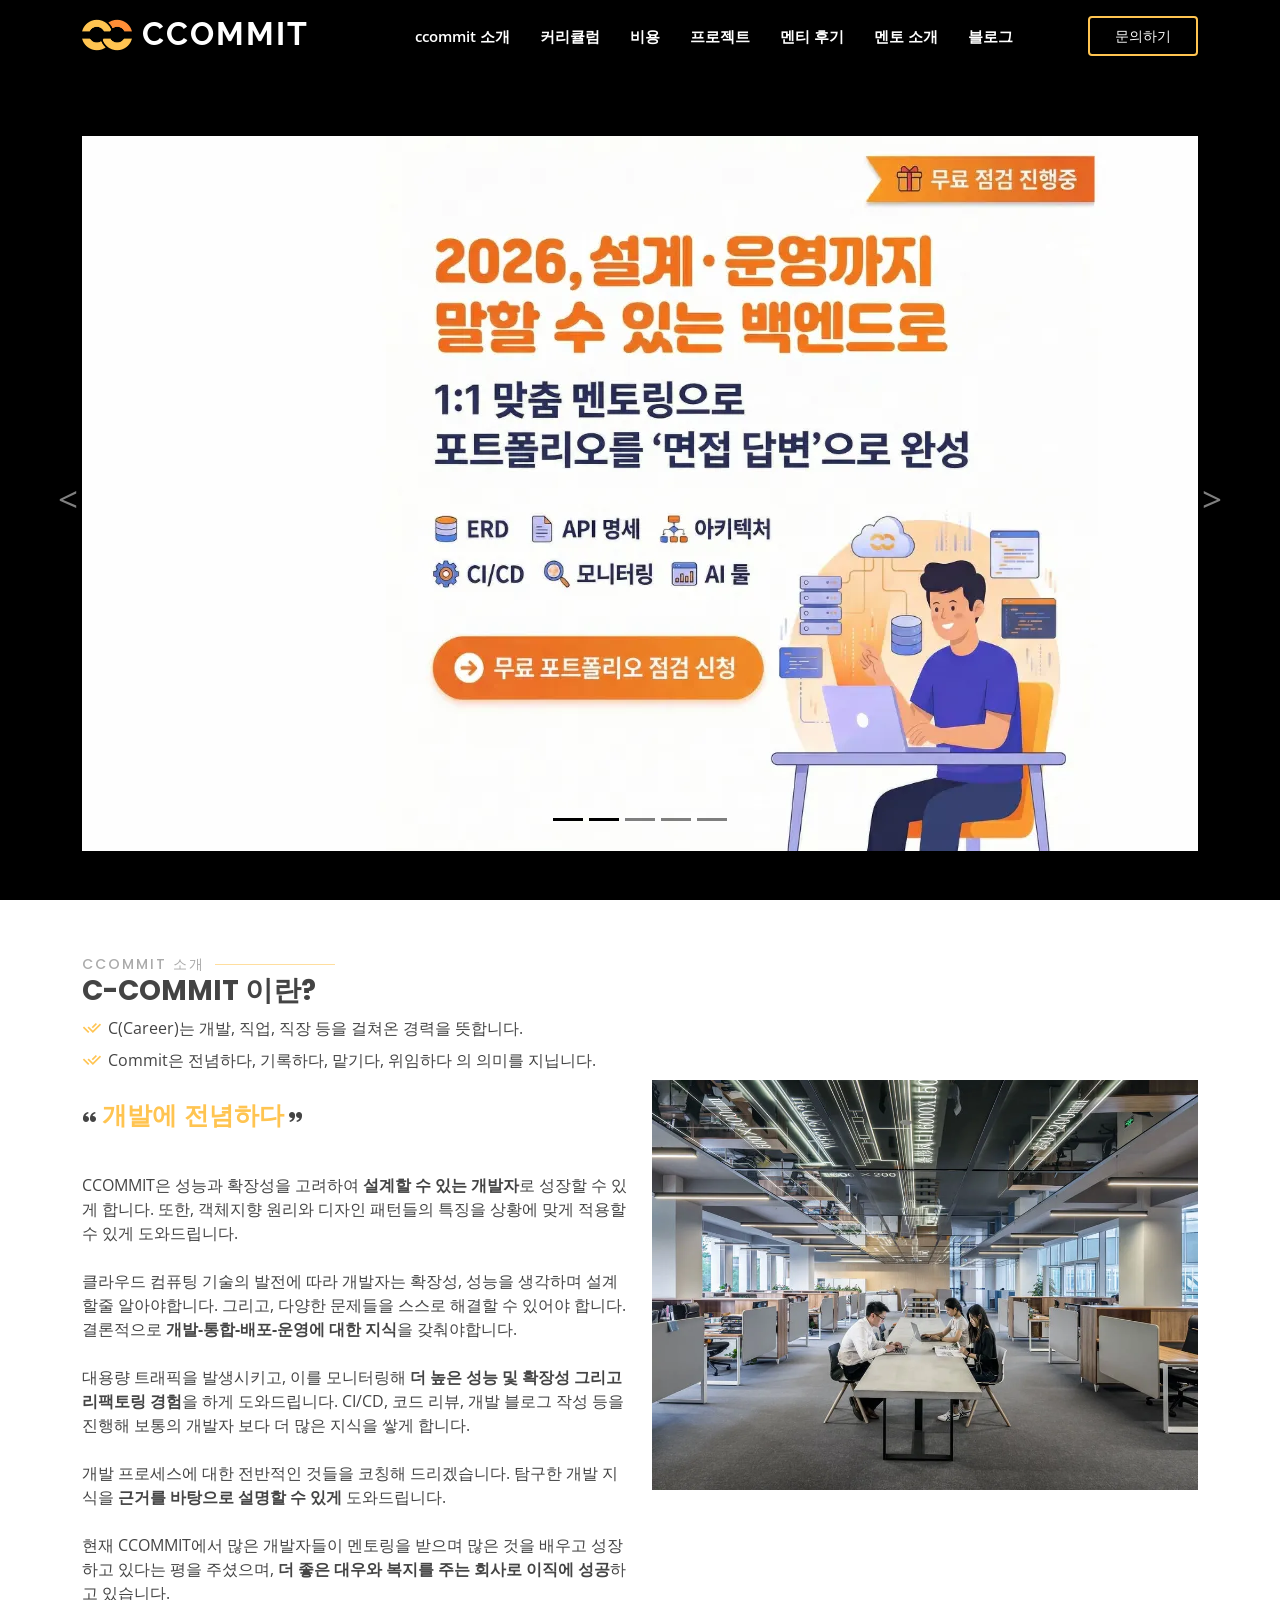
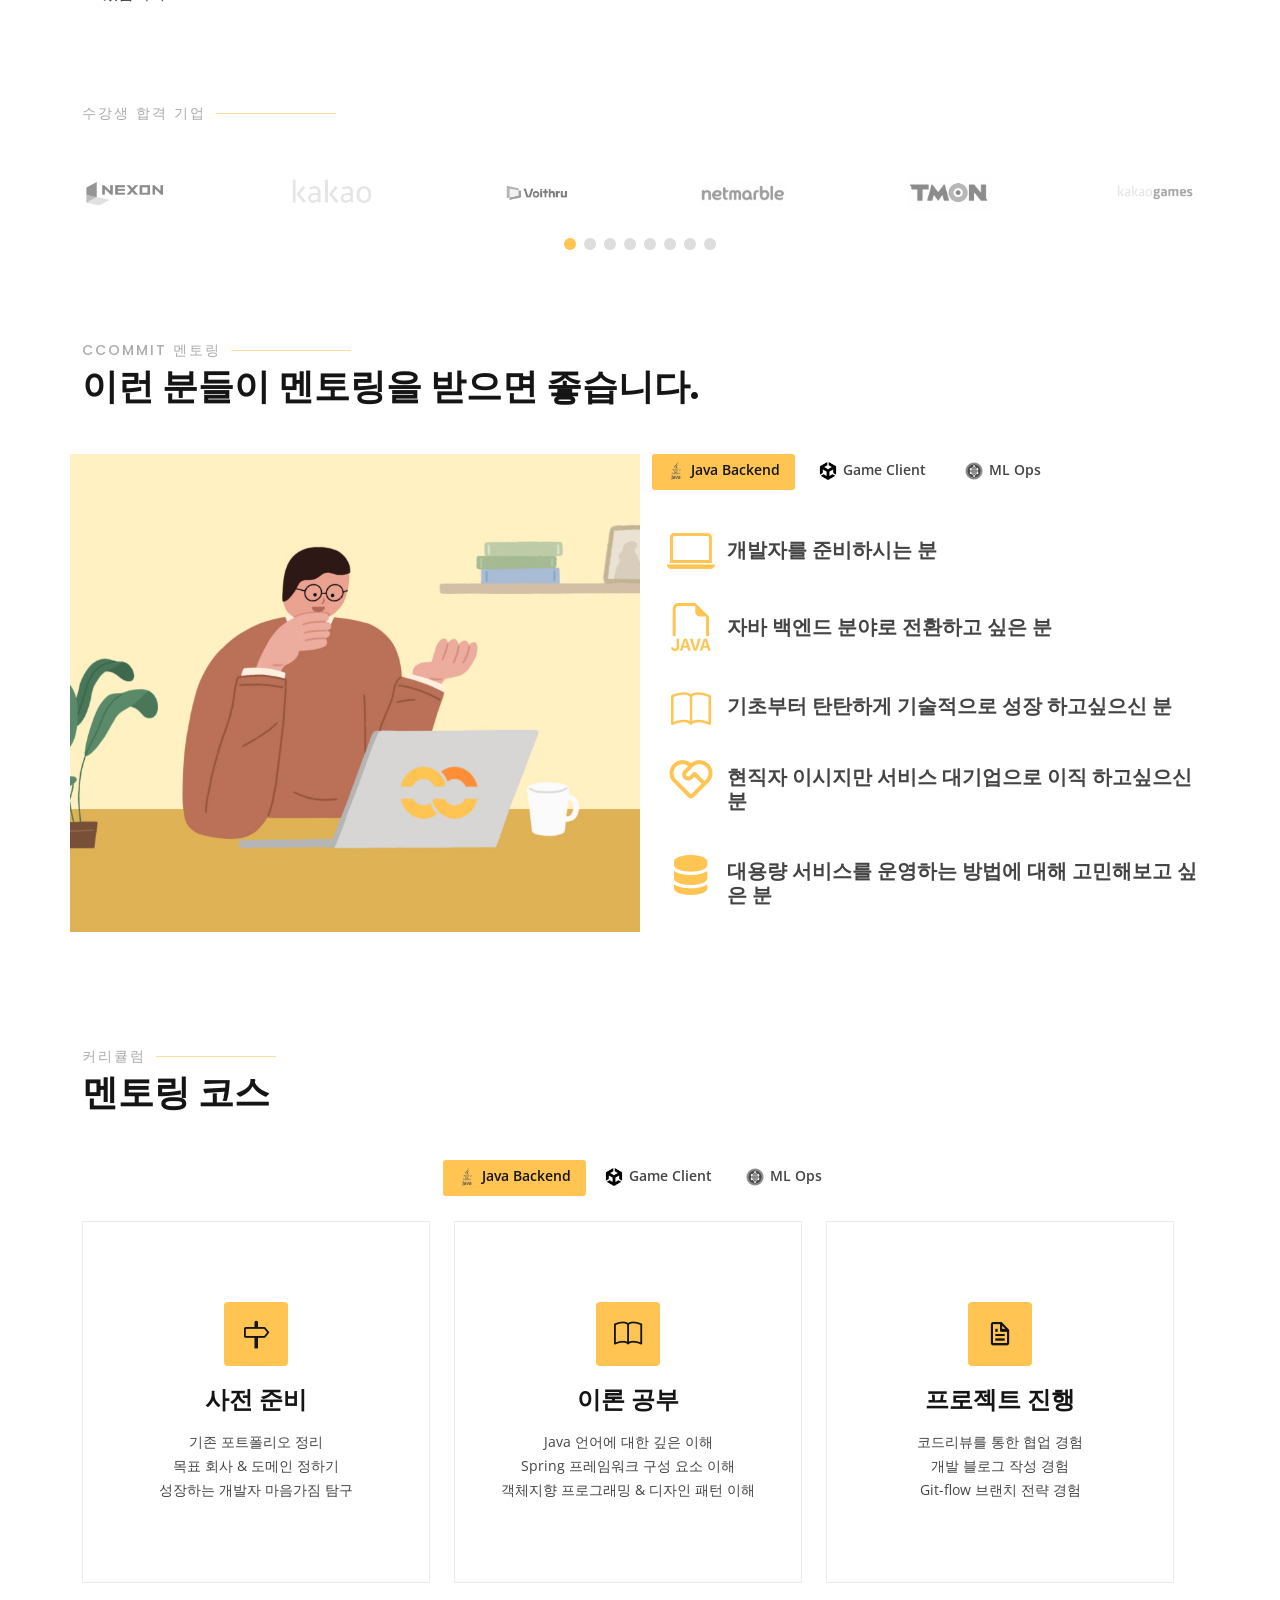
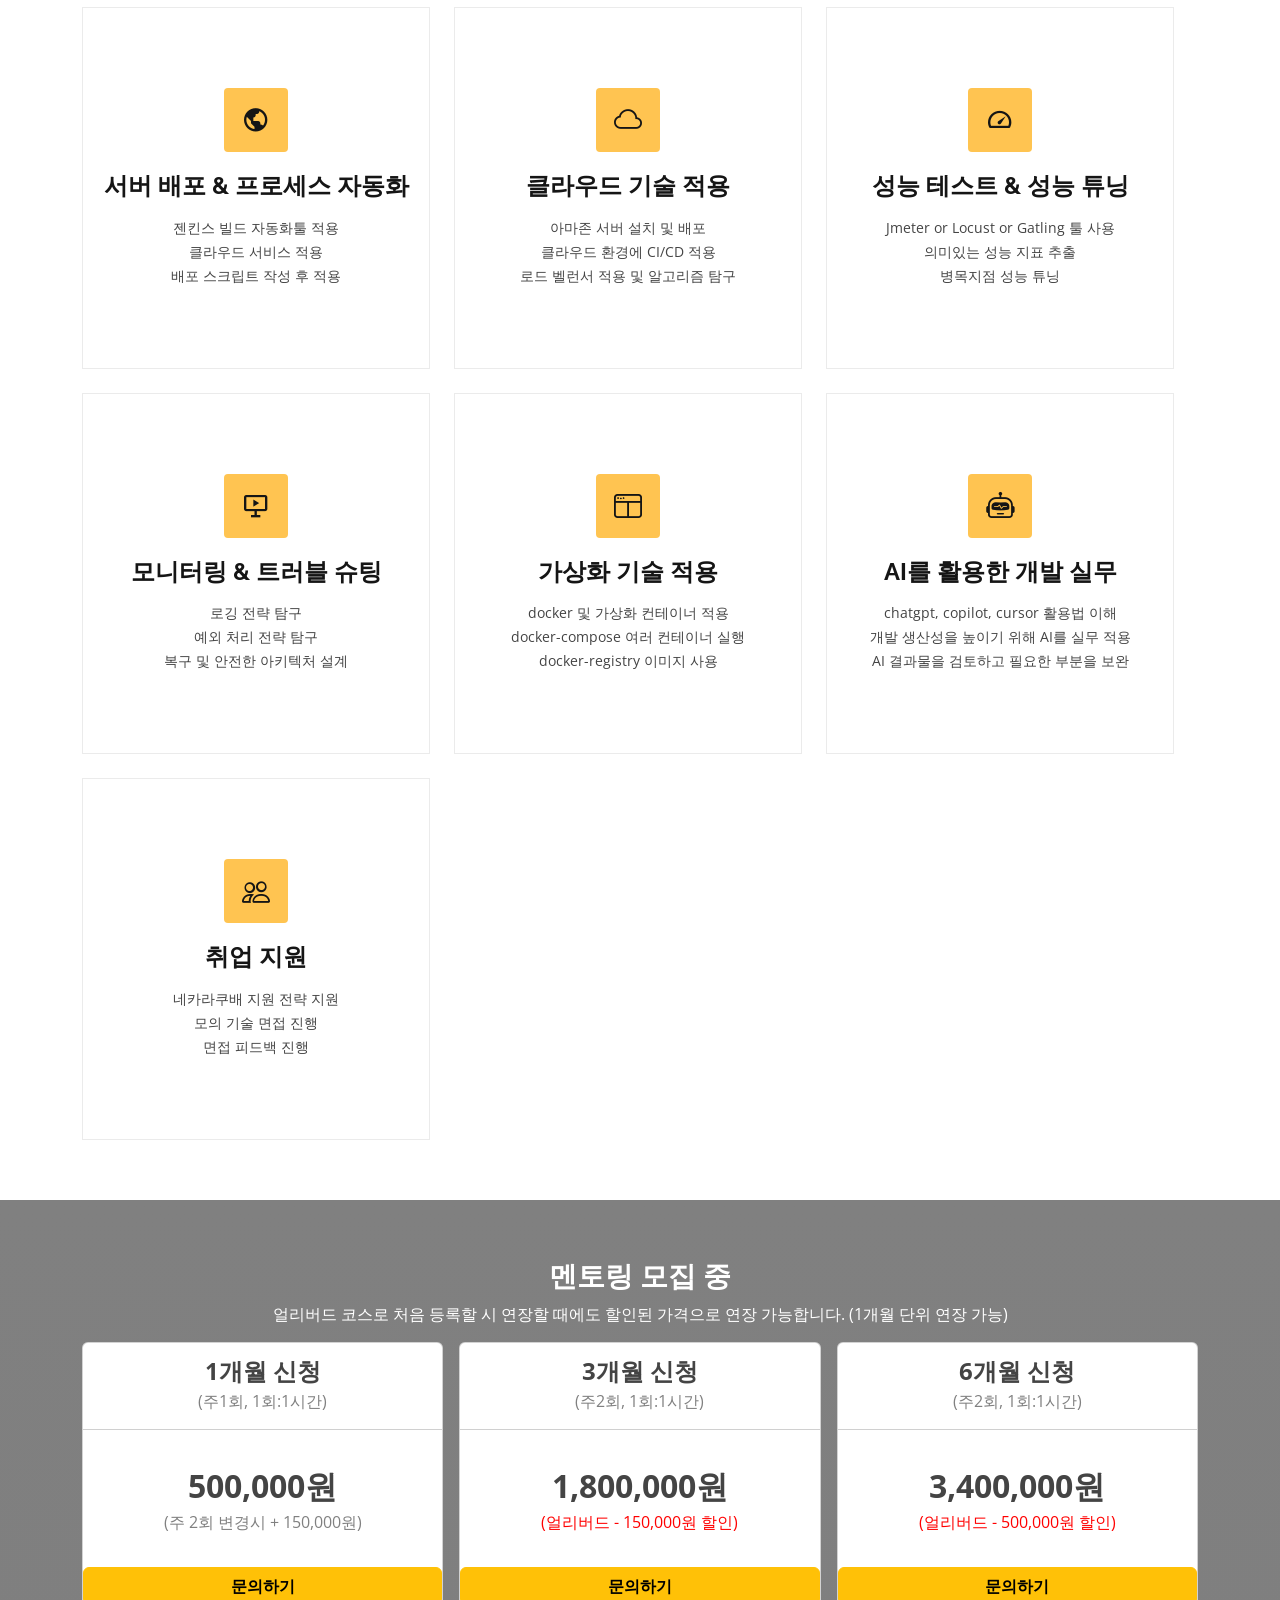
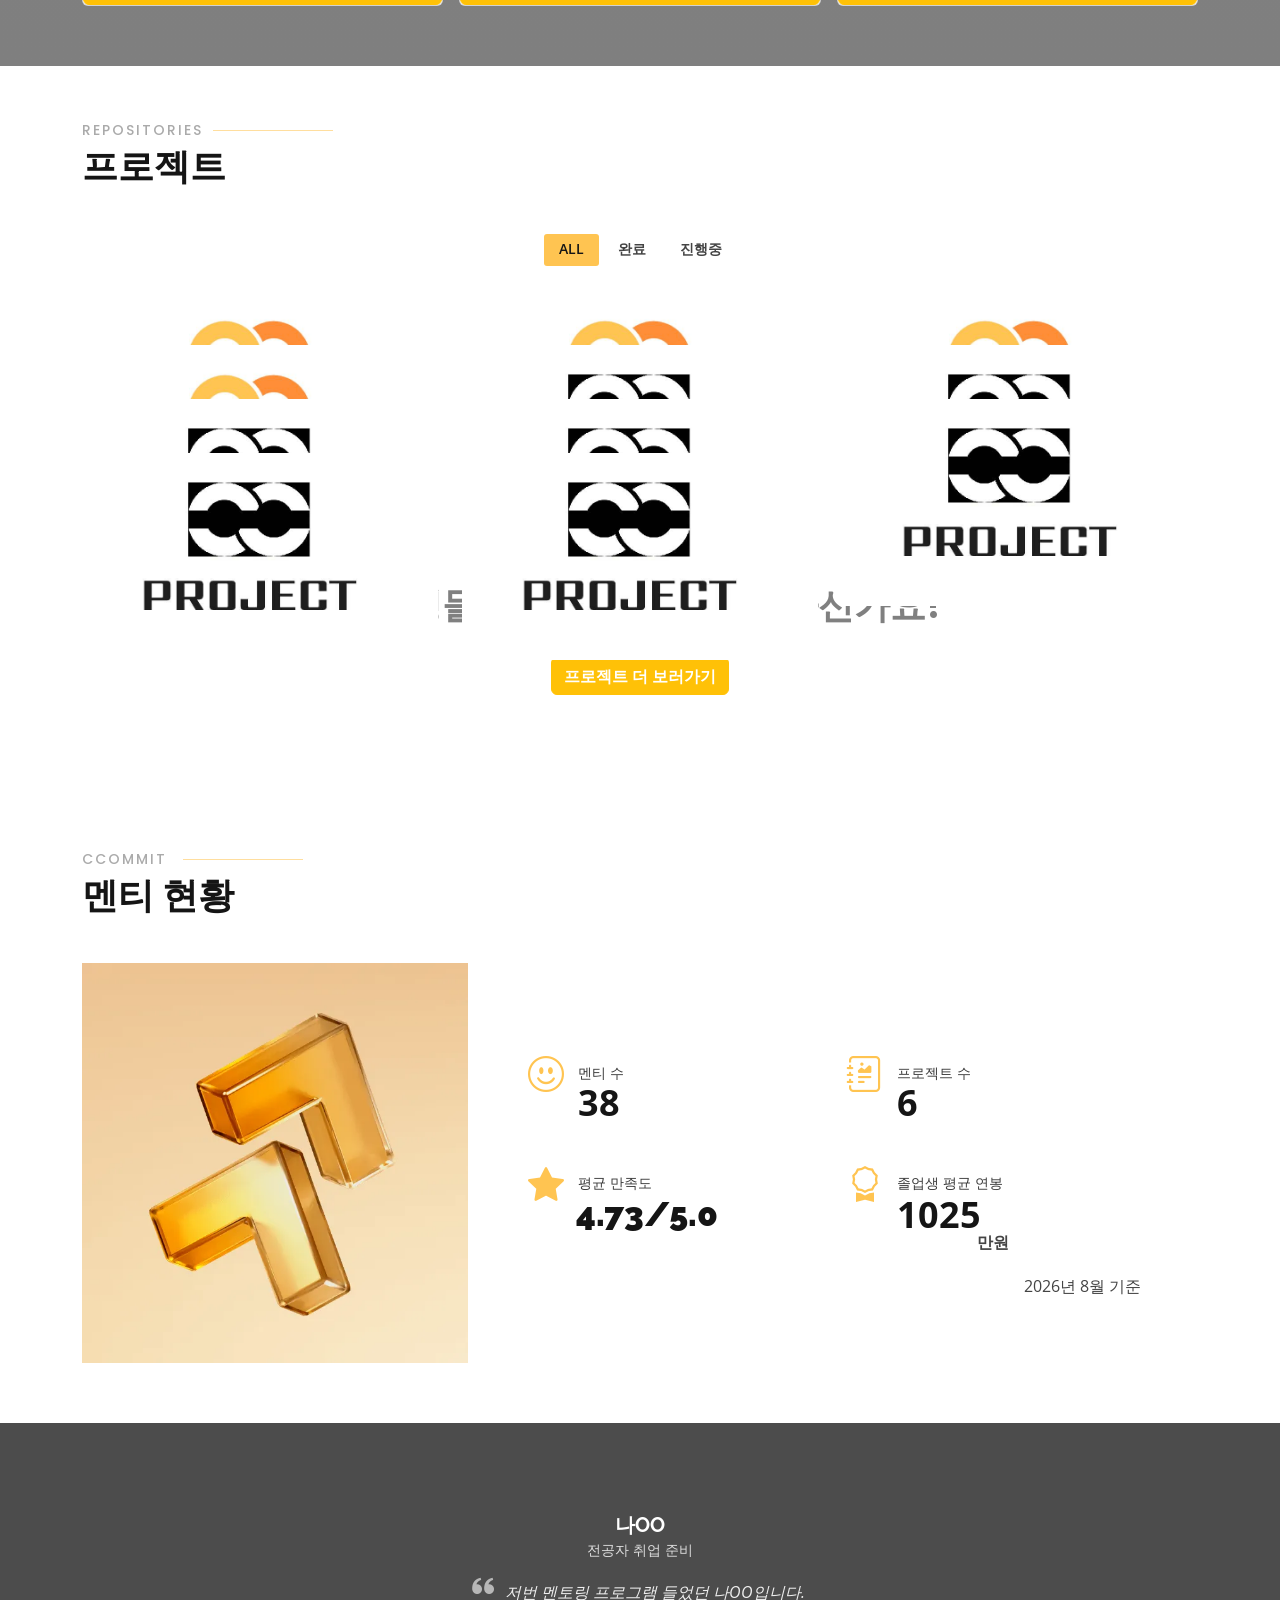
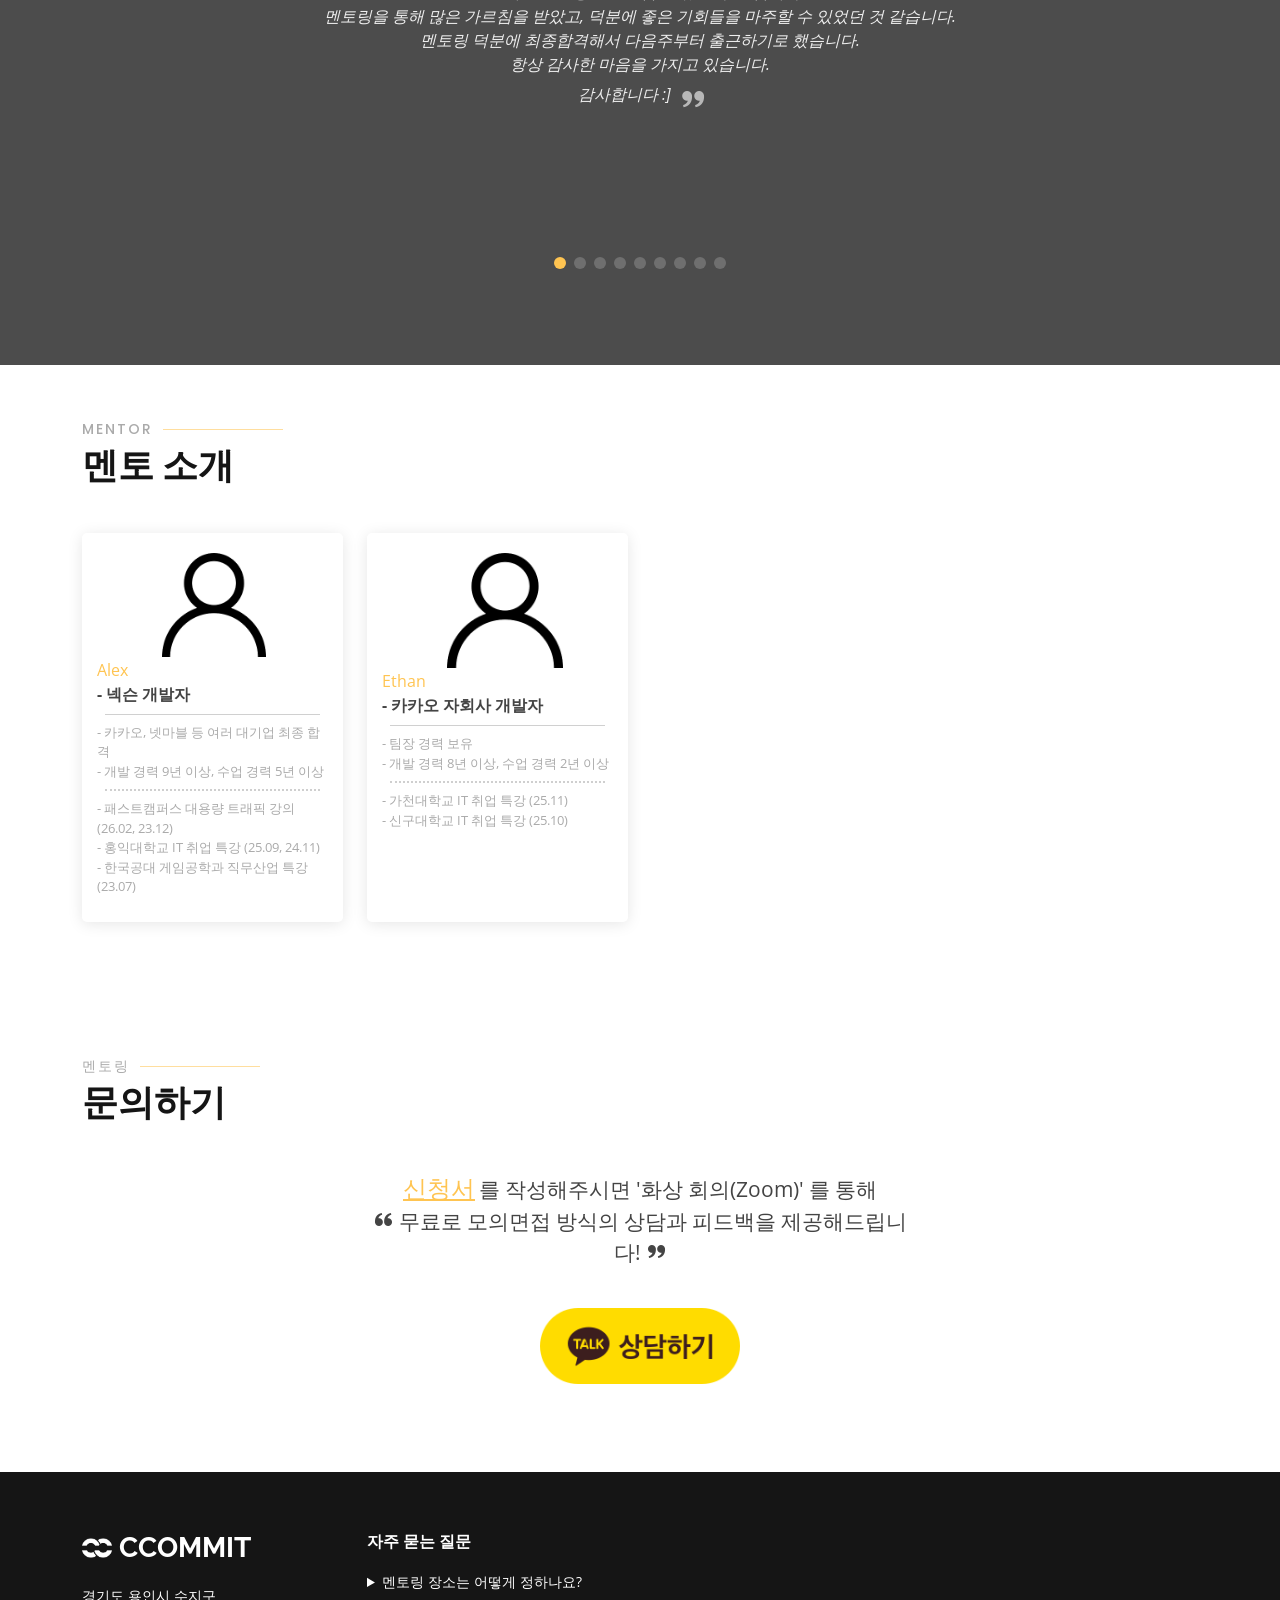
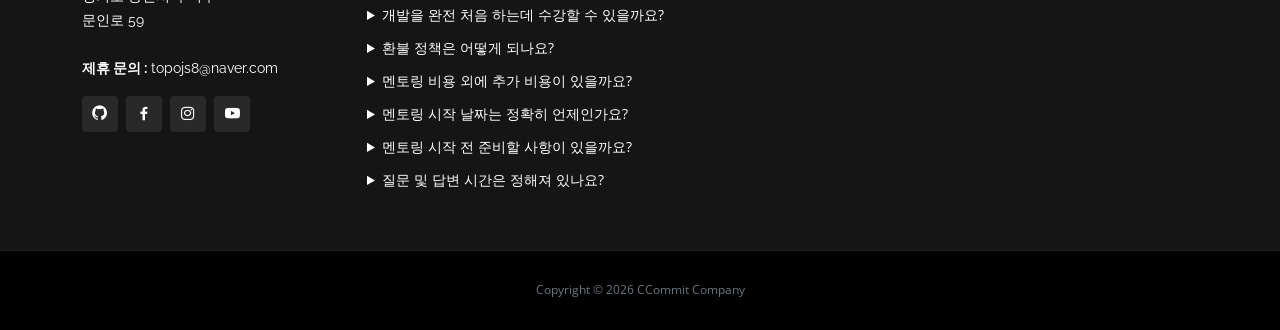
==== commit 8c41c5dd: "안 쓰는 리소스와 파일 정리 - 페이지별로 쓰지 않는 vendor CSS/JS 제거 (validate.js, glightbox 전 페이지, 블로그는 swiper/purecounte" ====
--- a/index.html
+++ b/index.html
@@ -75,15 +75,15 @@
     <meta name="theme-color" content="#ffffff">
 
     <!-- Google Fonts -->
-    <link href="https://fonts.googleapis.com/css?family=Open+Sans:300,300i,400,400i,600,600i,700,700i|Raleway:300,300i,400,400i,500,500i,600,600i,700,700i|Poppins:300,300i,400,400i,500,500i,600,600i,700,700i"
-          rel="stylesheet">
+    <link rel="preconnect" href="https://fonts.googleapis.com">
+    <link rel="preconnect" href="https://fonts.gstatic.com" crossorigin>
+    <link href="https://fonts.googleapis.com/css2?family=Open+Sans:ital,wght@0,400;0,600;0,700;1,400&family=Poppins:wght@400;500;600;700&family=Raleway:wght@400;500;600;700&display=swap" rel="stylesheet">
 
     <!-- Vendor CSS Files -->
     <link href="assets/vendor/aos/aos.css" rel="stylesheet">
     <link href="assets/vendor/bootstrap/css/bootstrap.min.css" rel="stylesheet">
     <link href="assets/vendor/bootstrap-icons/bootstrap-icons.css" rel="stylesheet">
     <link href="assets/vendor/boxicons/css/boxicons.min.css" rel="stylesheet">
-    <link href="assets/vendor/glightbox/css/glightbox.min.css" rel="stylesheet">
     <link href="assets/vendor/remixicon/remixicon.css" rel="stylesheet">
     <link href="assets/vendor/swiper/swiper-bundle.min.css" rel="stylesheet">
 
@@ -1657,10 +1657,8 @@
 <script src="assets/vendor/purecounter/purecounter_vanilla.js"></script>
 <script src="assets/vendor/aos/aos.js"></script>
 <script src="assets/vendor/bootstrap/js/bootstrap.bundle.min.js"></script>
-<script src="assets/vendor/glightbox/js/glightbox.min.js"></script>
 <script src="assets/vendor/isotope-layout/isotope.pkgd.min.js"></script>
 <script src="assets/vendor/swiper/swiper-bundle.min.js"></script>
-<script src="assets/vendor/php-email-form/validate.js"></script>
 
 <!-- Template Main JS File -->
 <script src="assets/js/main.js"></script>
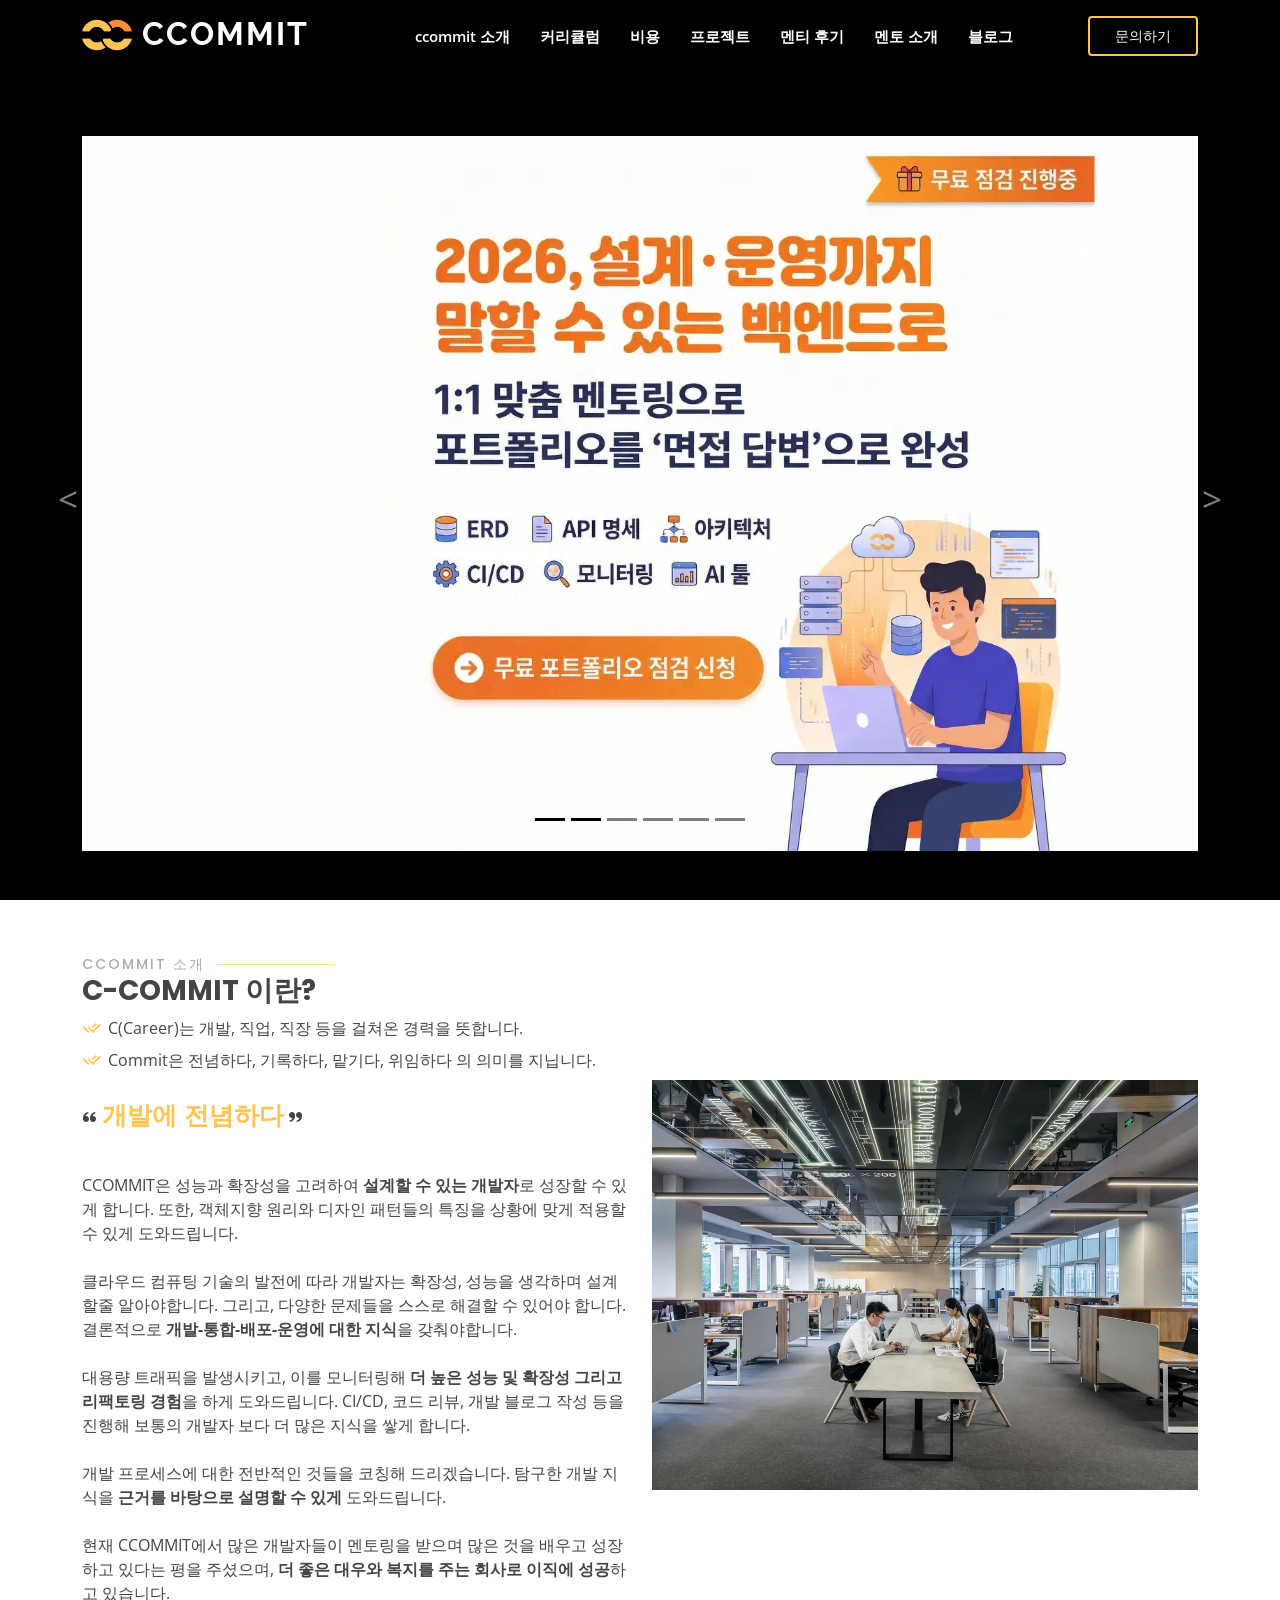
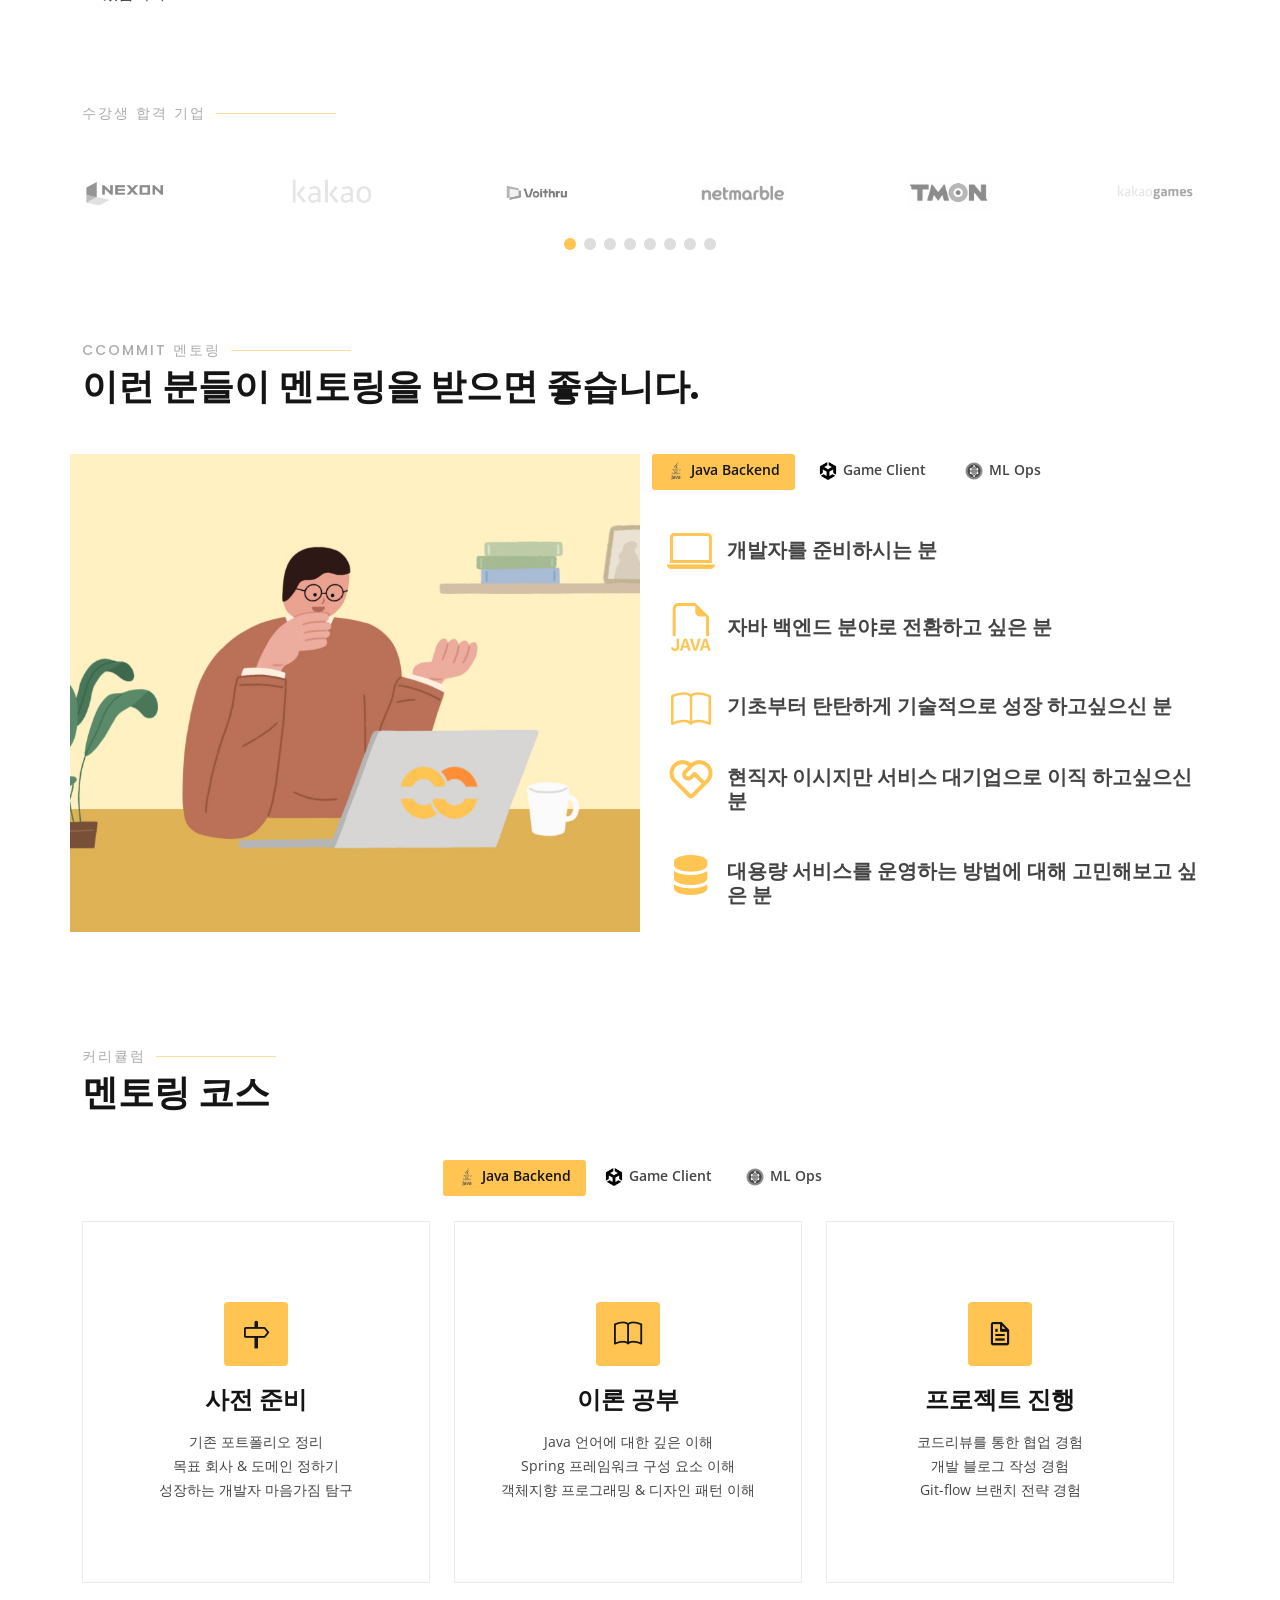
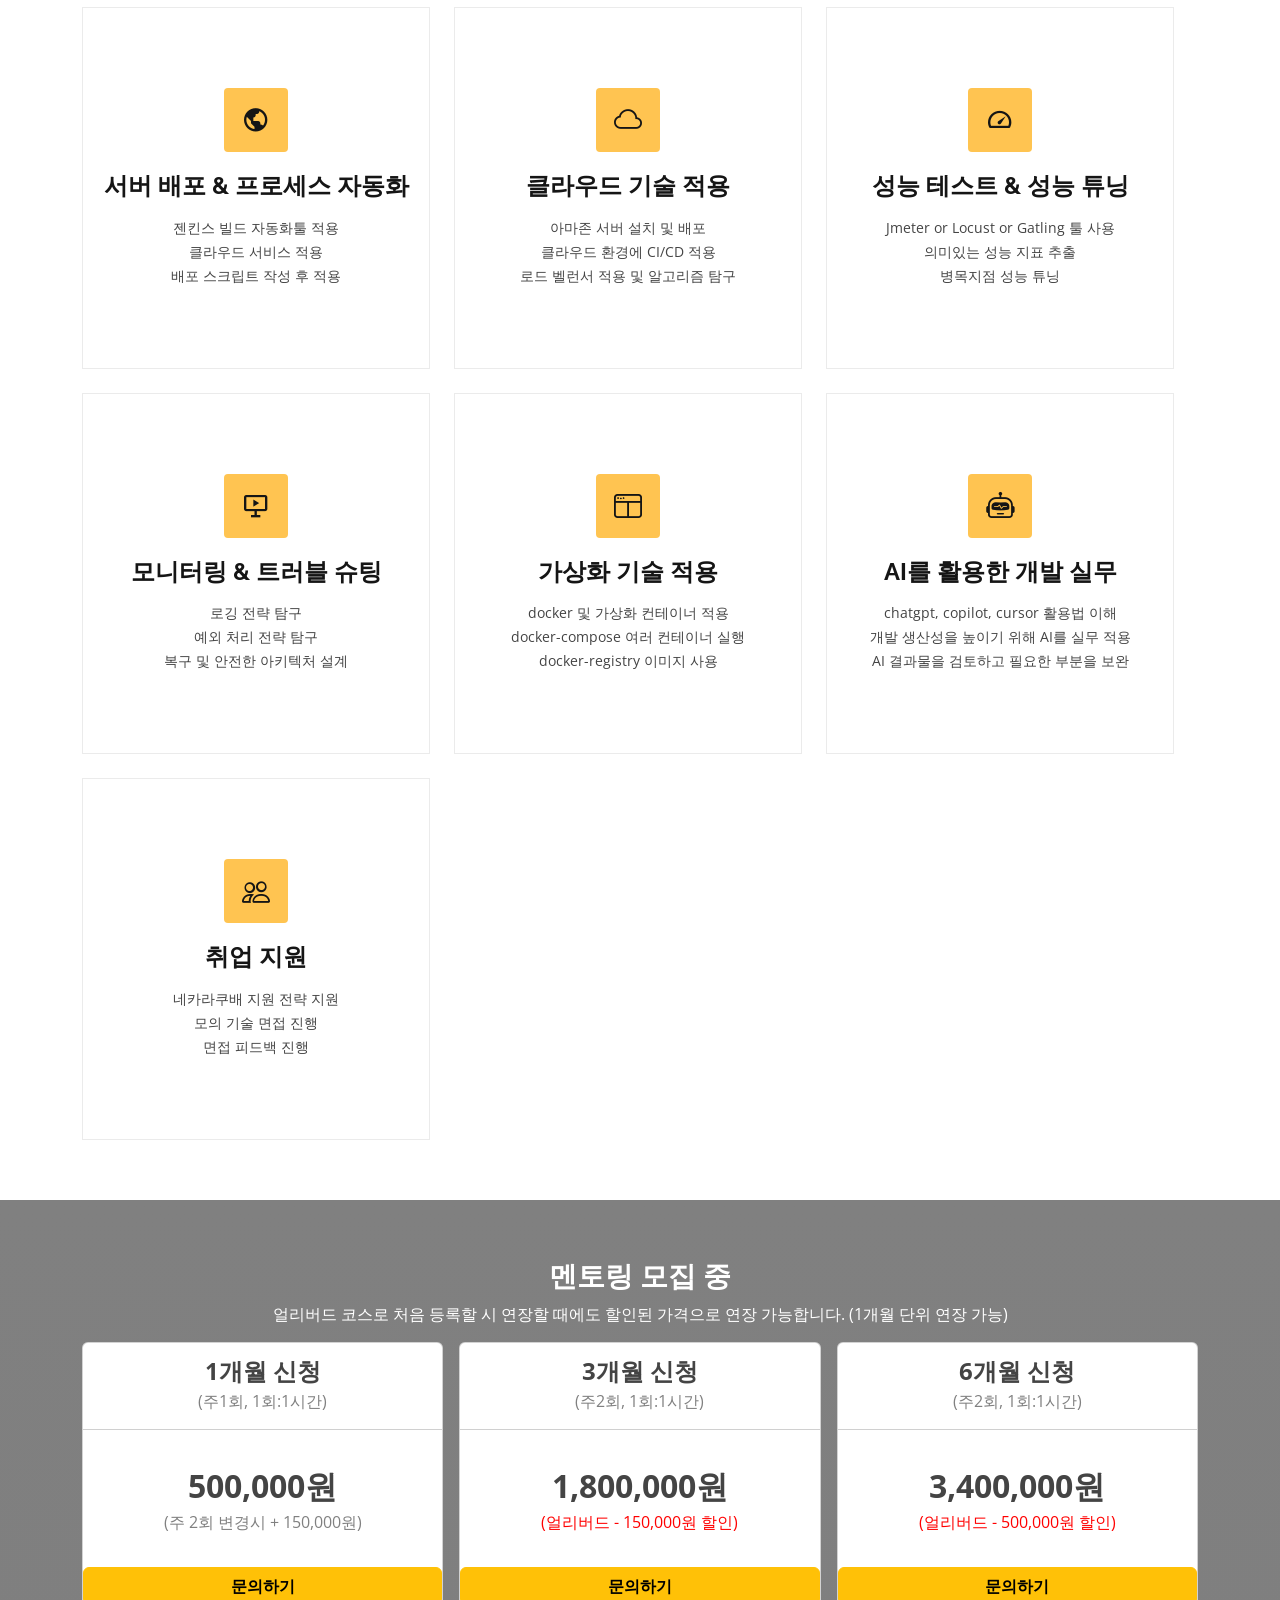
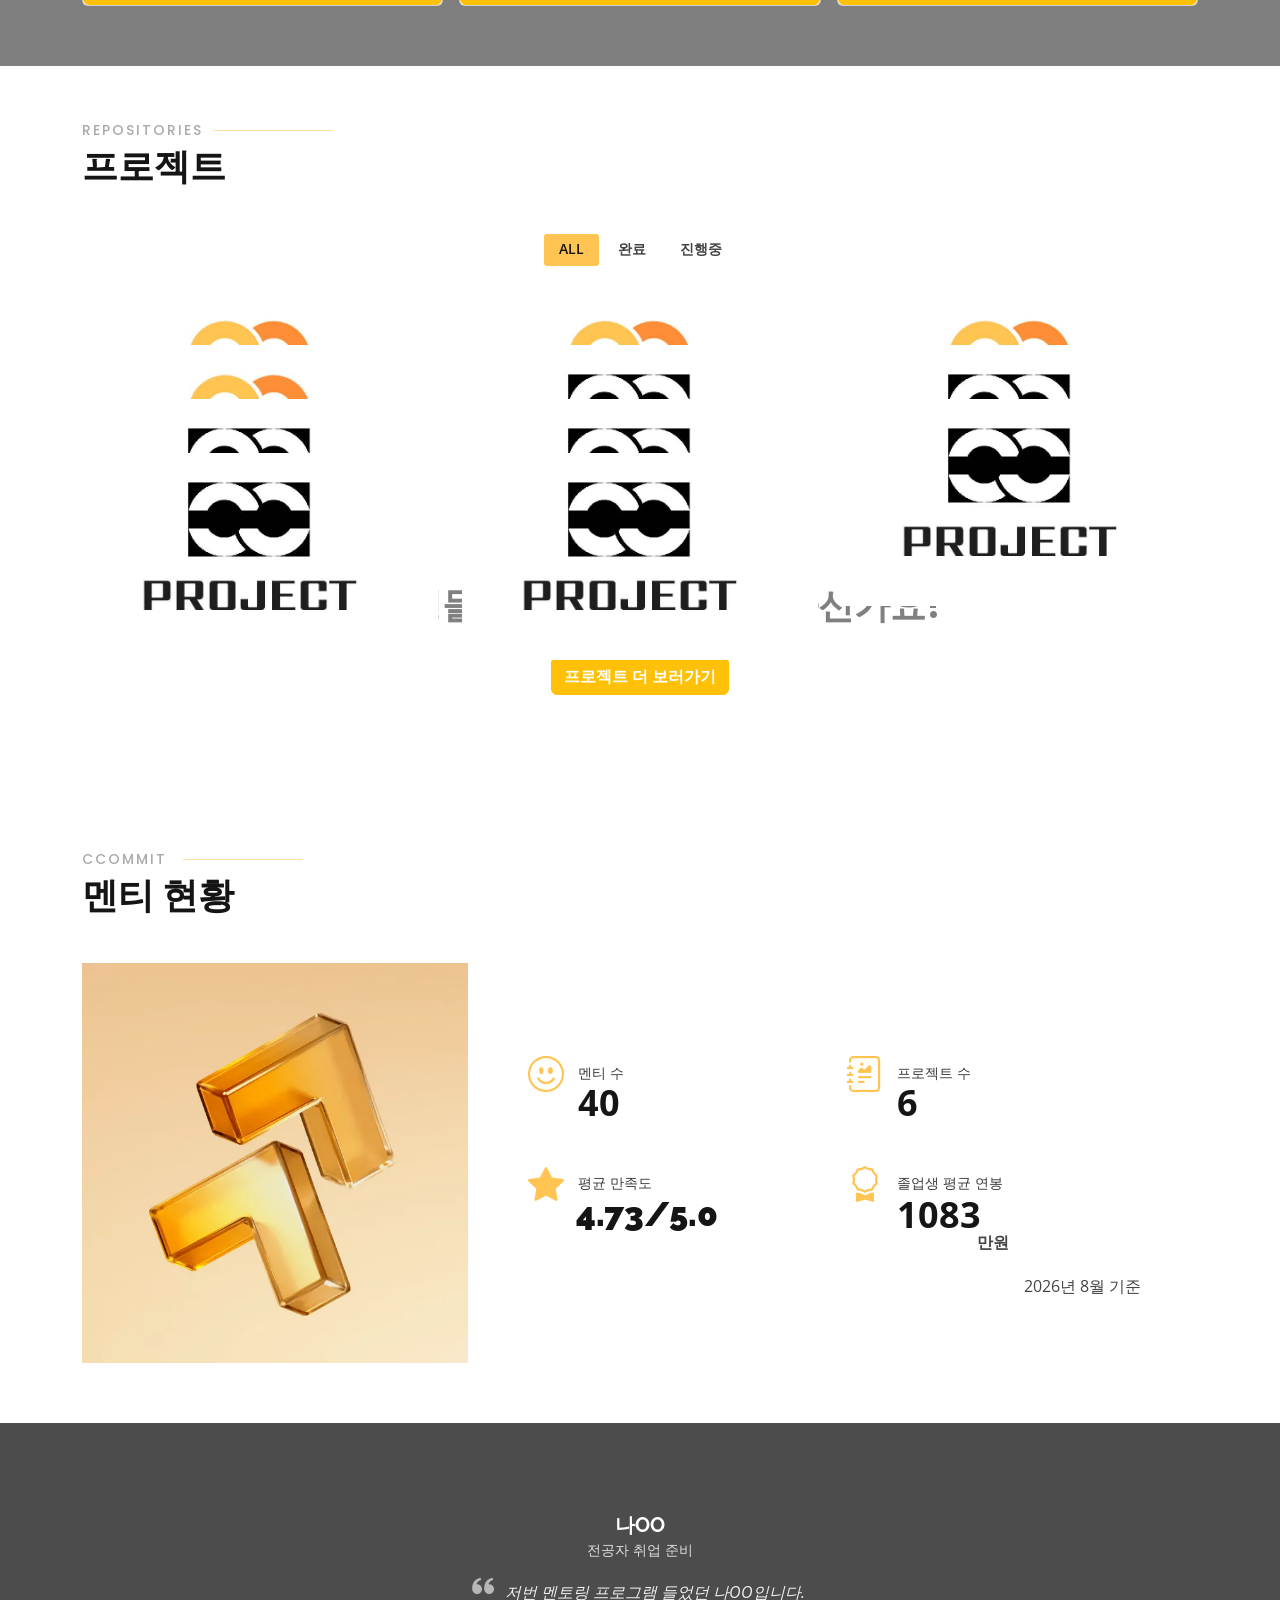
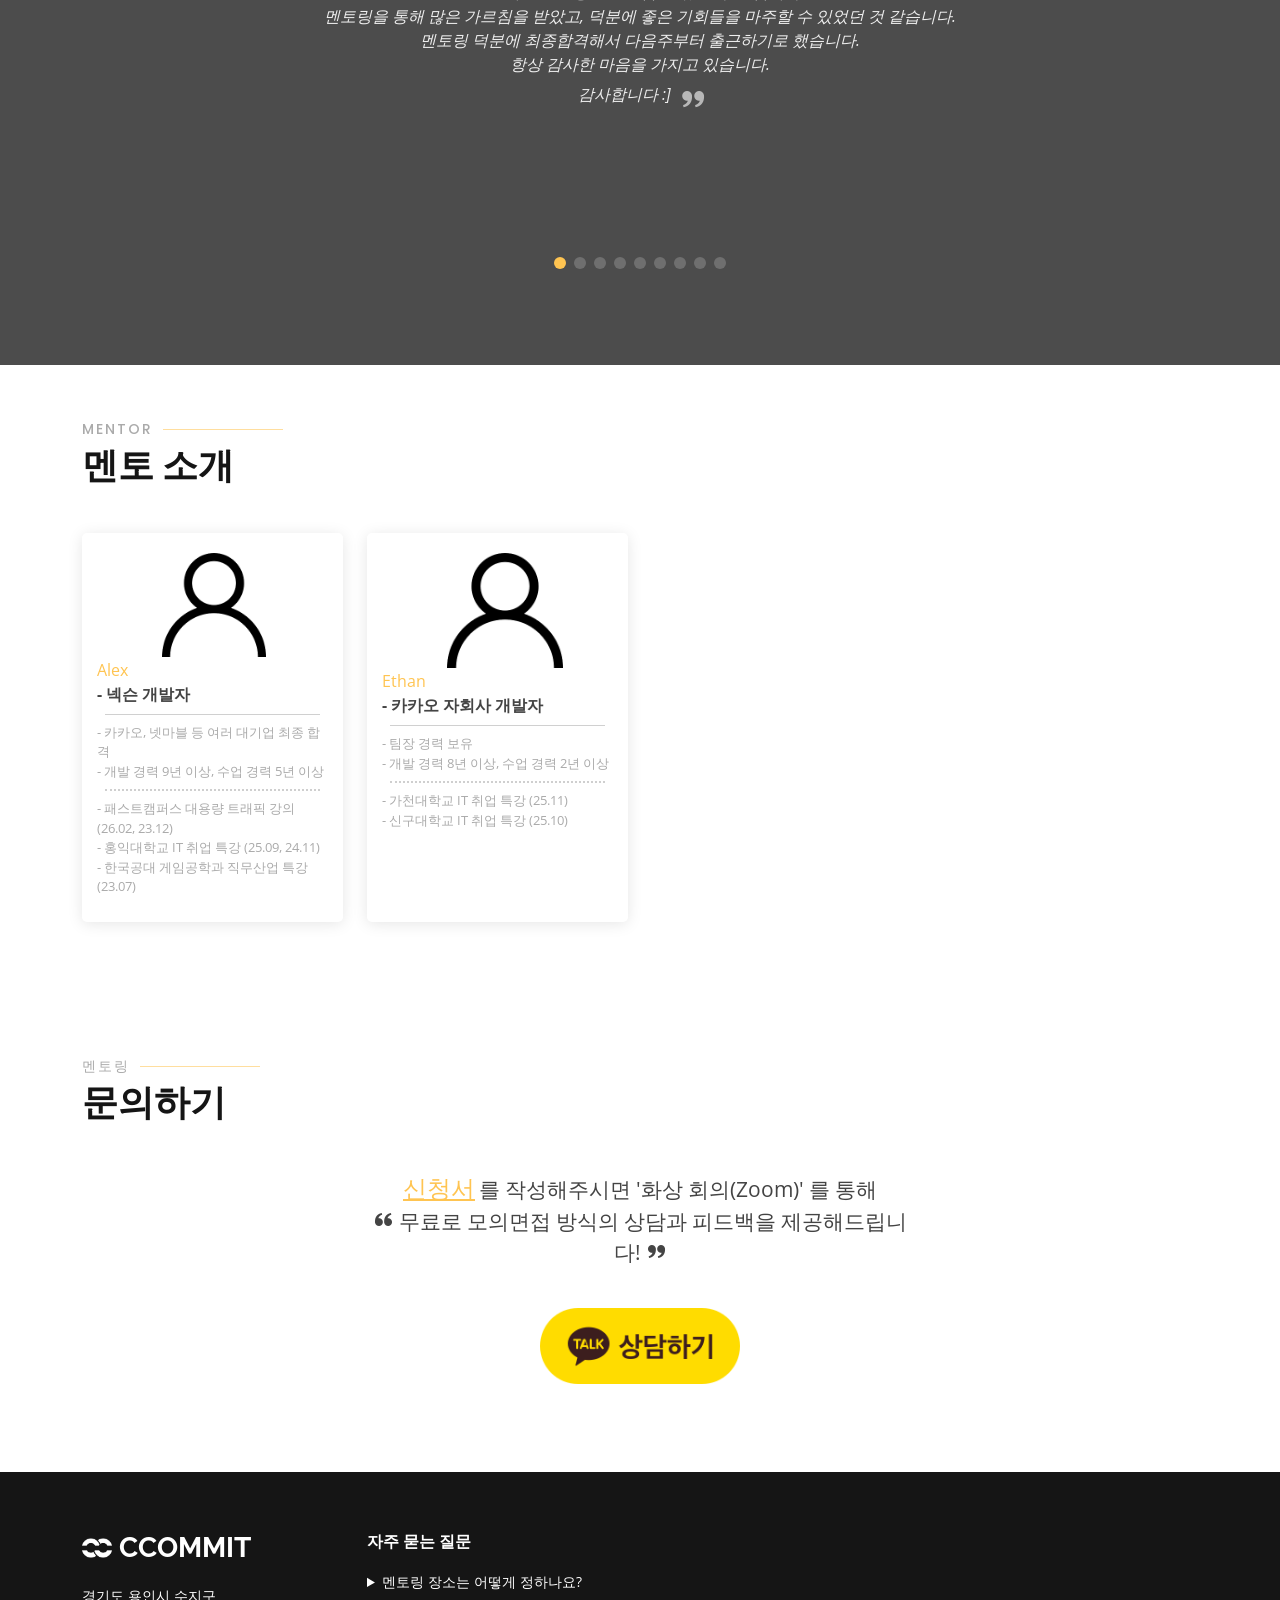
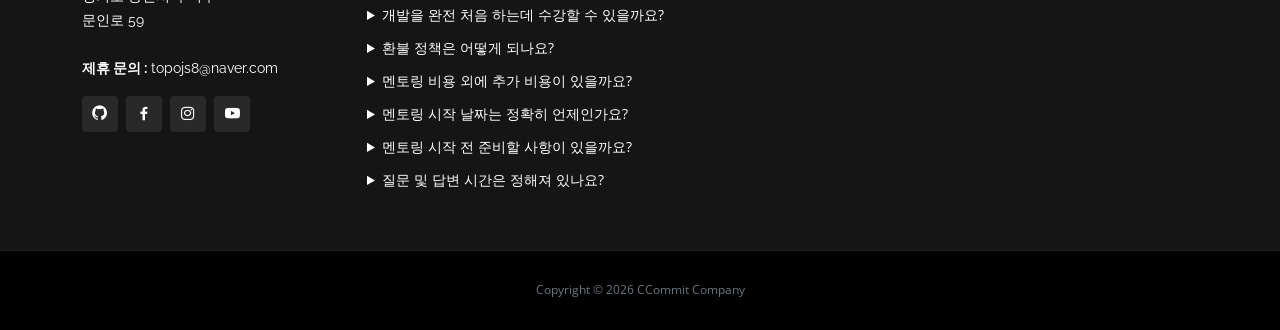
==== commit 1522ce78: "메인 캐러셀 6번째 슬라이드 인디케이터 누락 수정 슬라이드 6장에 인디케이터가 5개뿐이라 6번째 슬라이드에서 Bootstrap 오류가 나던 문제  Co-Authored-By: Cl" ====
--- a/index.html
+++ b/index.html
@@ -368,6 +368,8 @@
                             aria-label="Slide 4"></button>
                     <button type="button" data-bs-target="#carouselExampleDark" data-bs-slide-to="4"
                             aria-label="Slide 5"></button>
+                    <button type="button" data-bs-target="#carouselExampleDark" data-bs-slide-to="5"
+                            aria-label="Slide 6"></button>
                 </div>
                 <div class="carousel-inner mt-1" style="">
                     <div class="carousel-item active" data-bs-interval="2000">
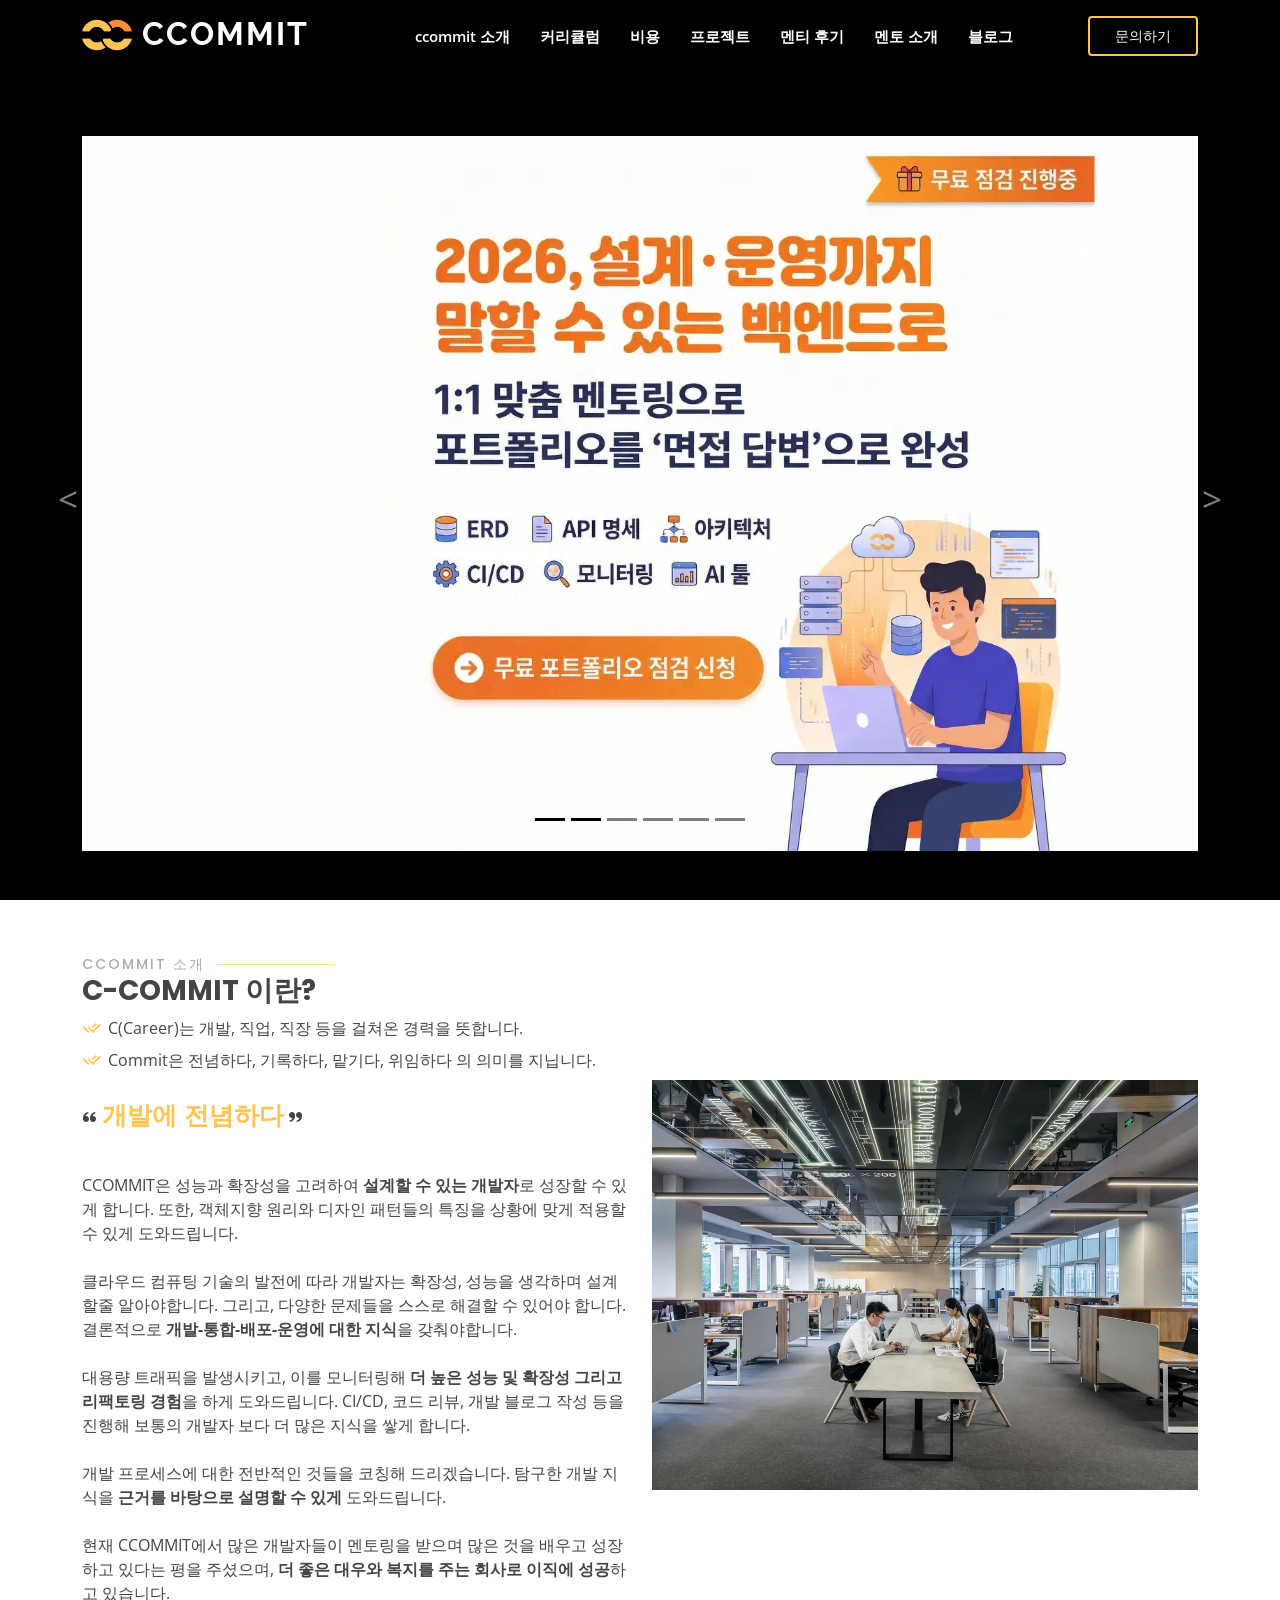
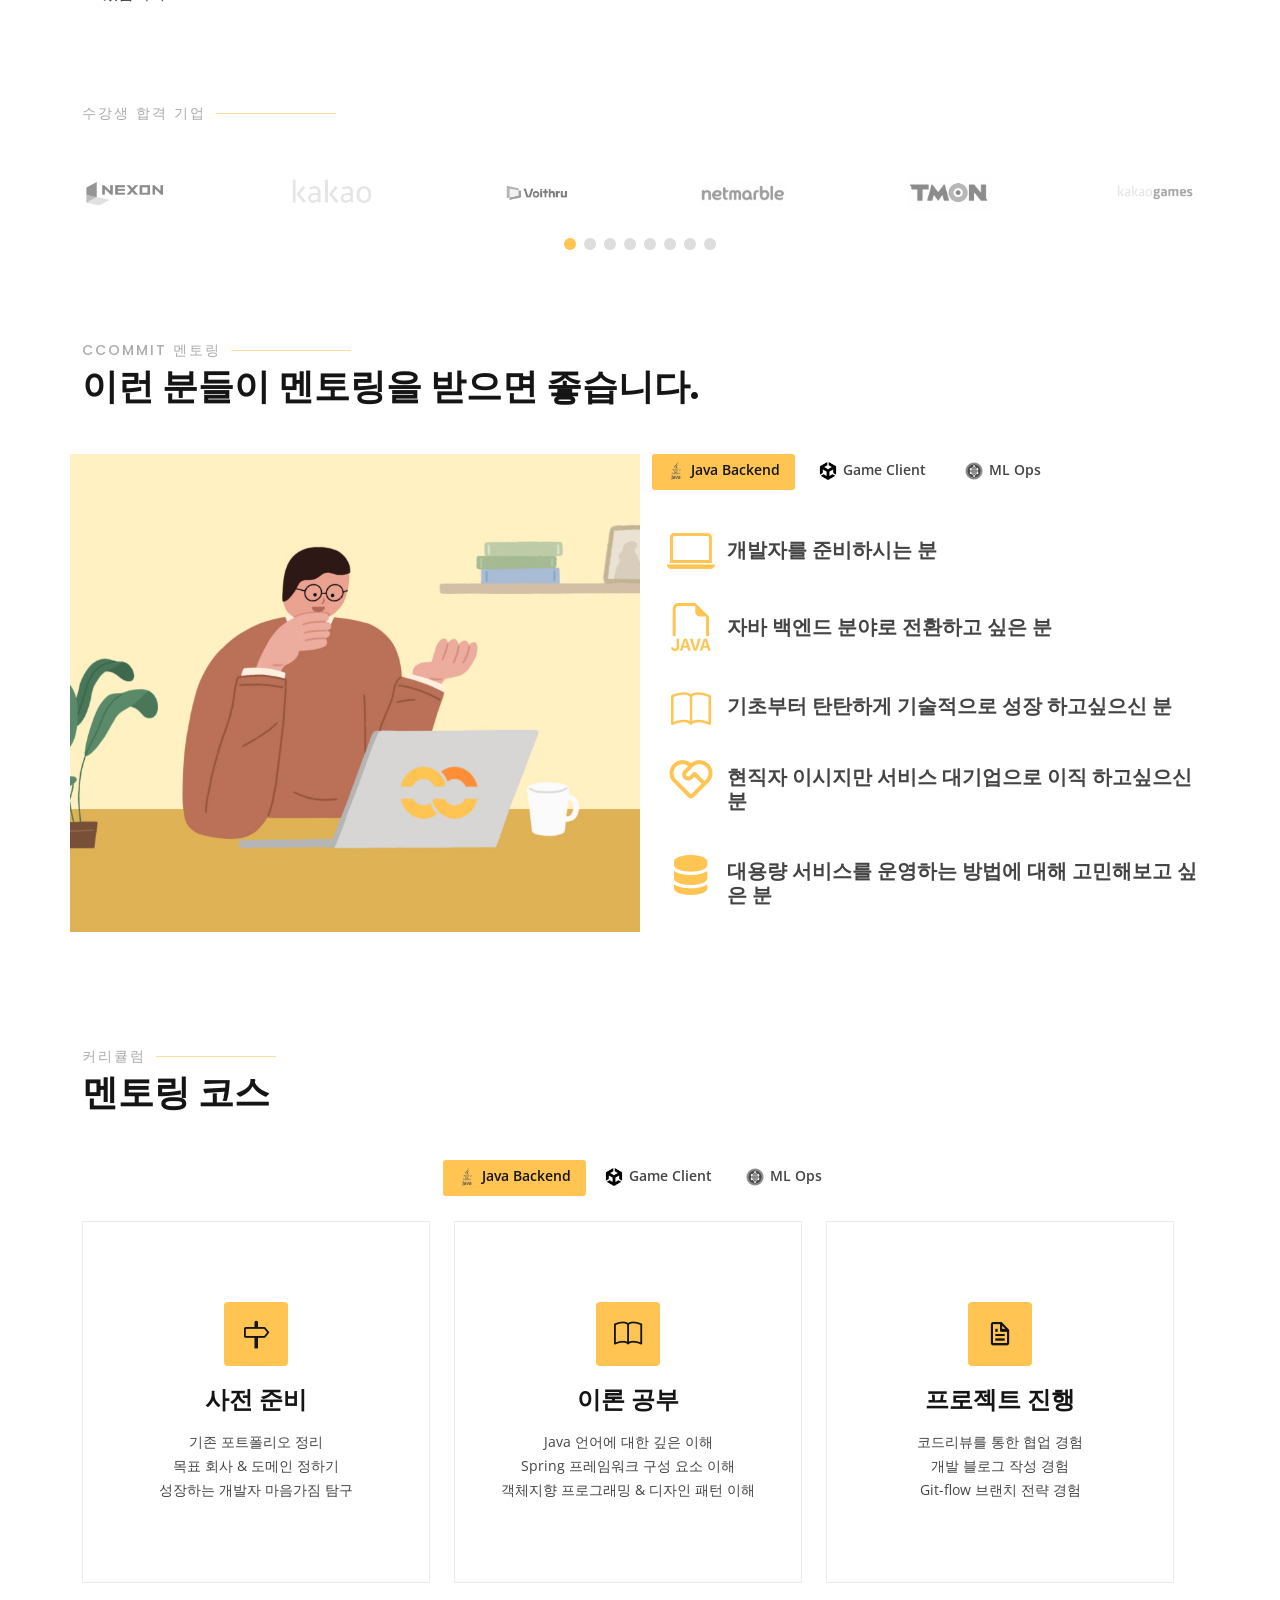
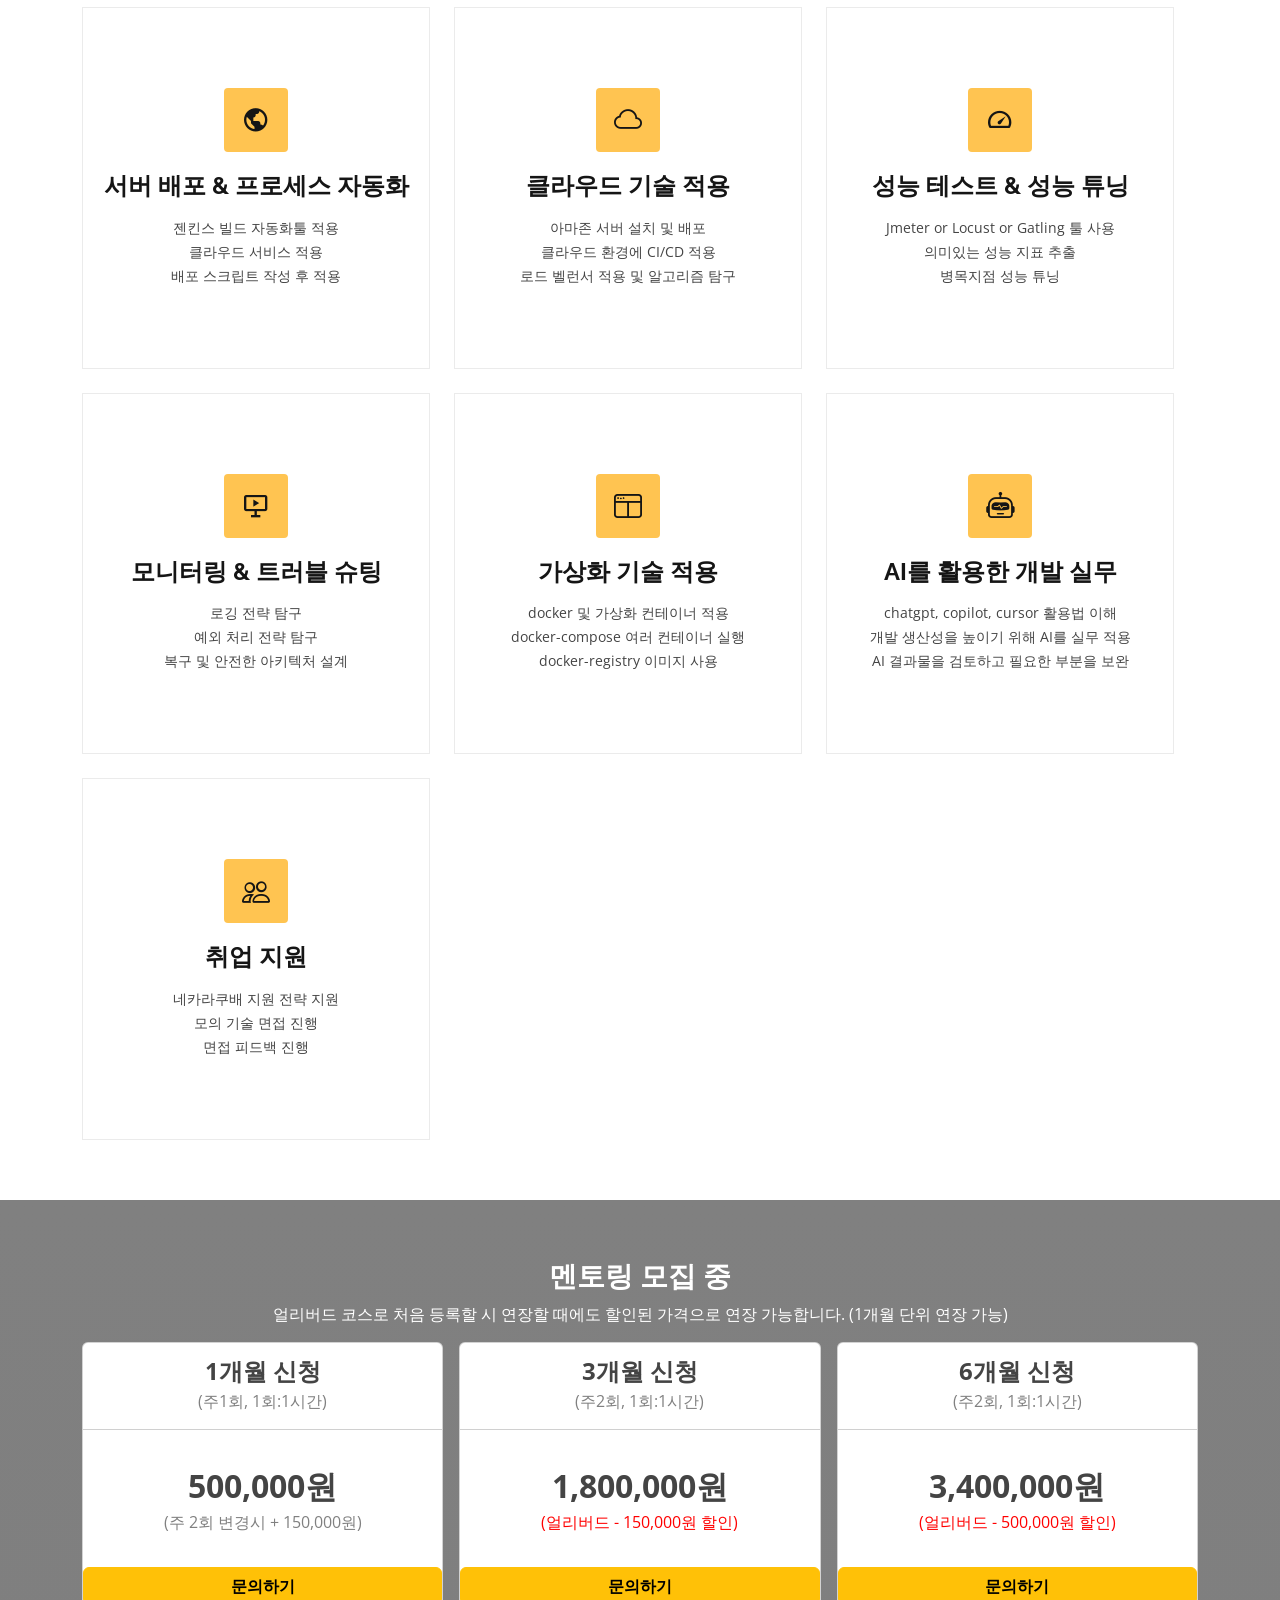
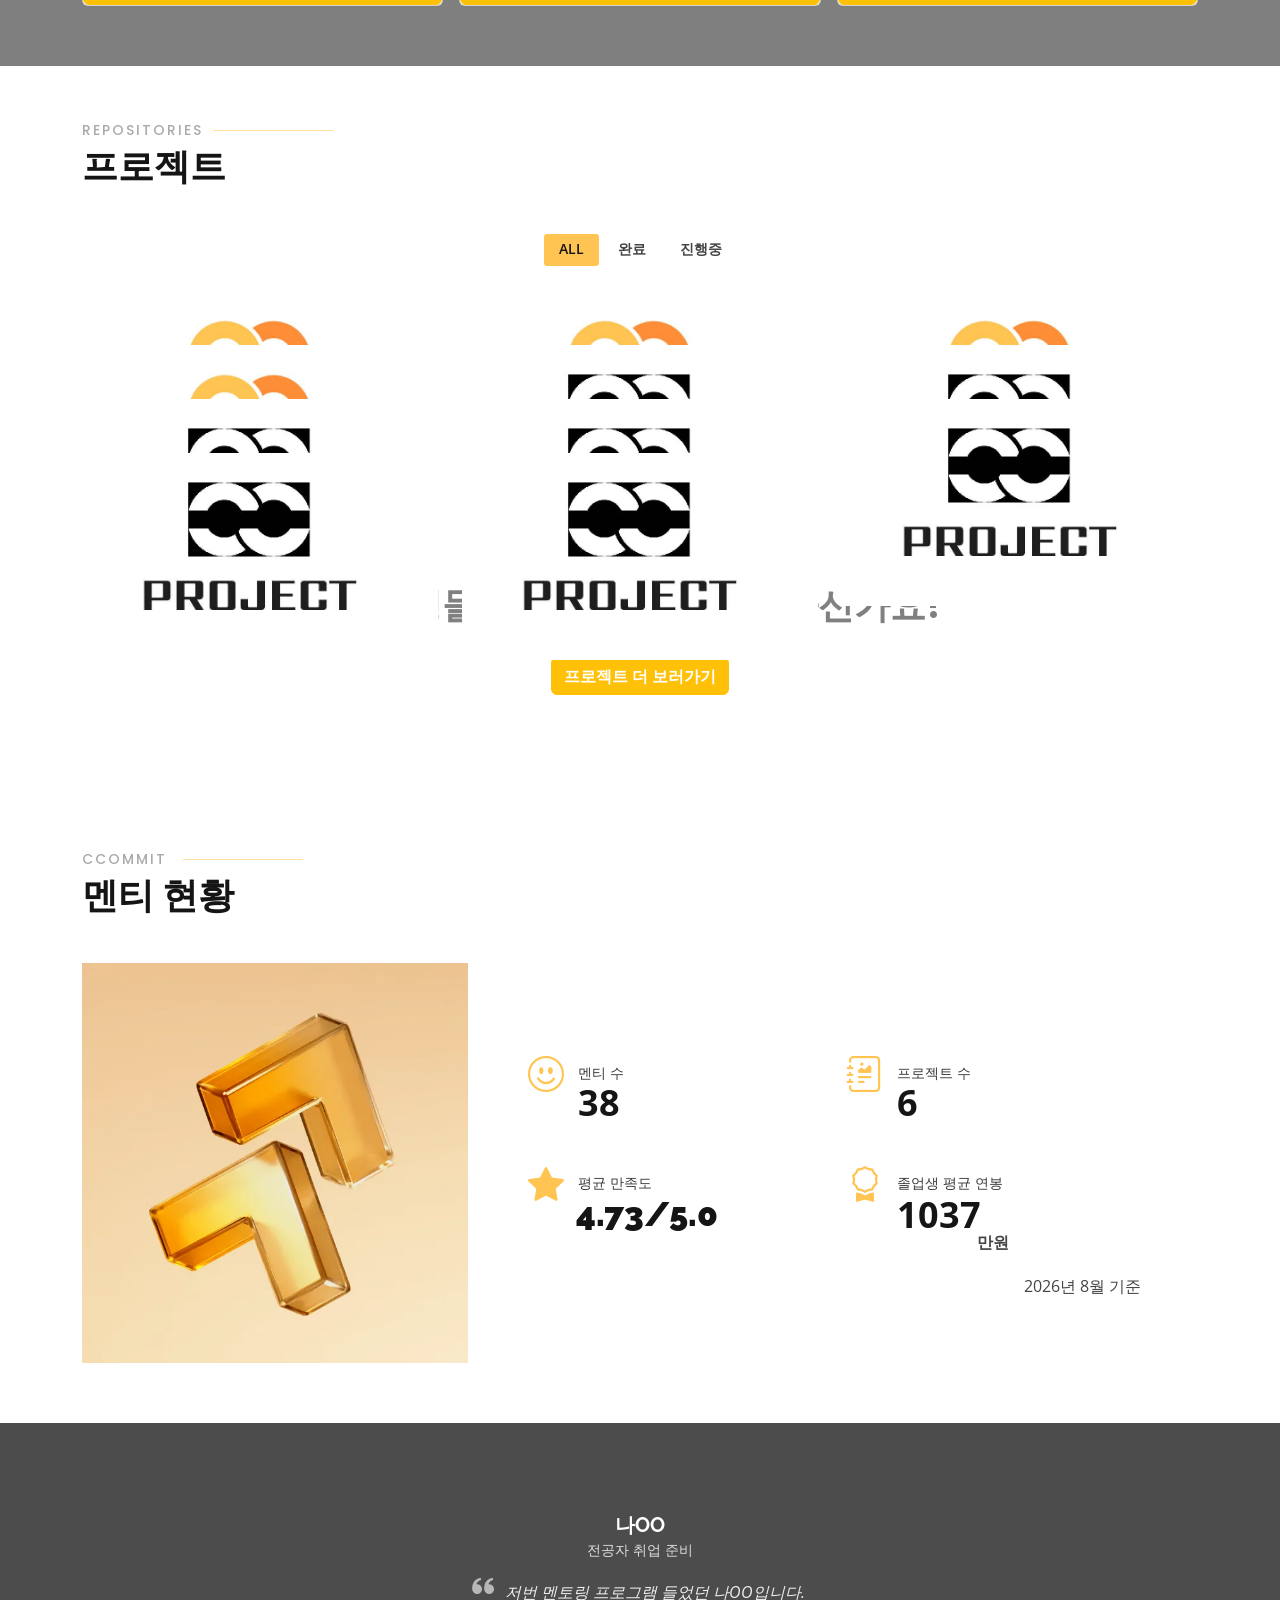
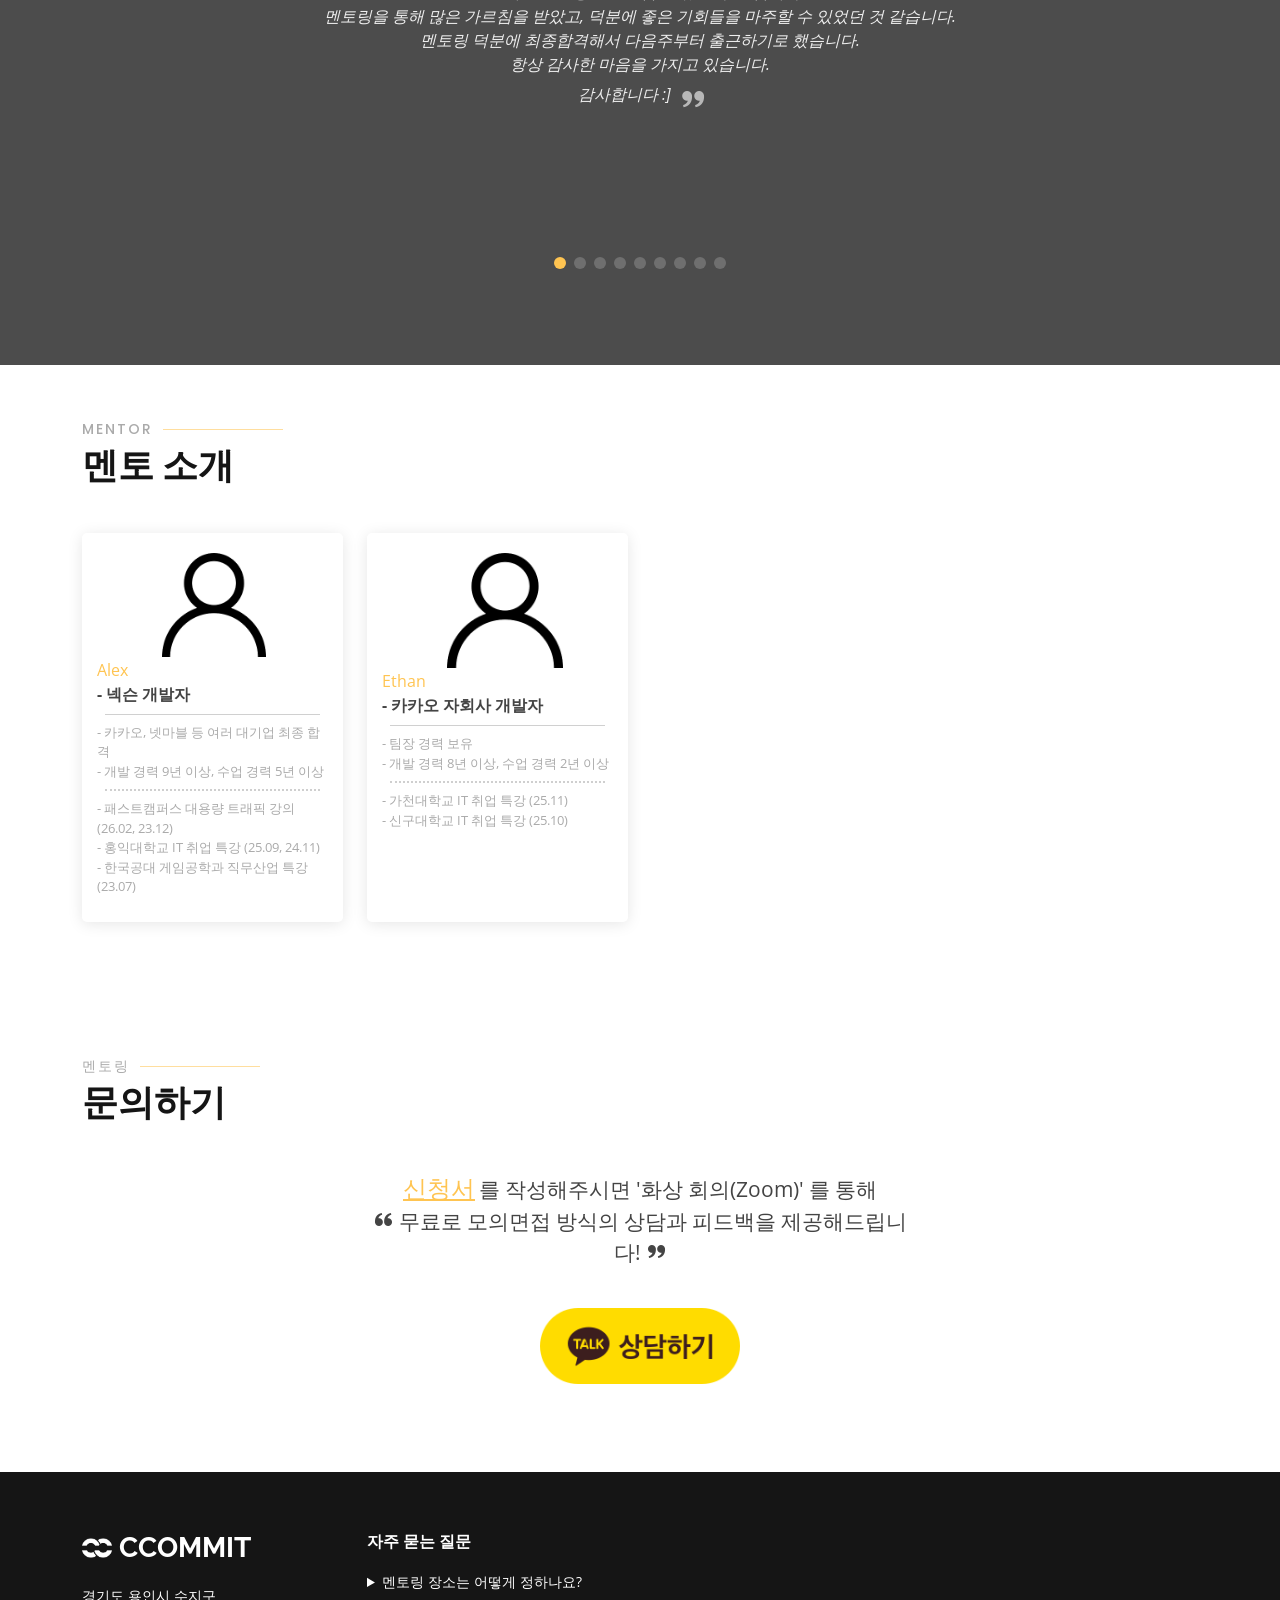
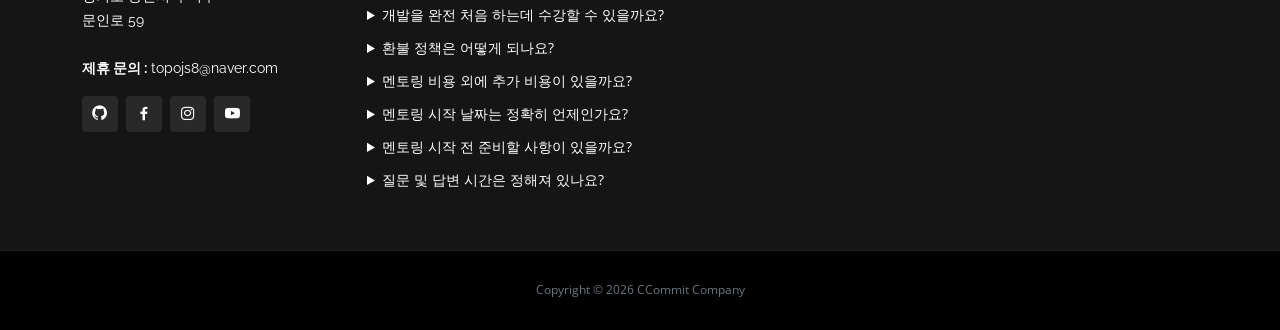
==== commit e1a1f1cf: "주소를 경기도 용인시 수지구 문인로 59 로 통일, FAQ 오프라인 장소 문구 정리 Co-Authored-By: Claude Opus 5.5 <noreply@anthropic.co" ====
--- a/index.html
+++ b/index.html
@@ -1612,7 +1612,7 @@
                     <details>
                         <summary>멘토링 장소는 어떻게 정하나요?</summary>
                         <span style="color:gray">오프라인과 온라인 선택이 가능하십니다.
-                        오프라인의 경우 경기도 성남시 분당구 야탑역 근처 카페에서 진행합니다. <br>
+                        오프라인의 경우 장소는 멘토와 상담 후 정합니다. <br>
                         온라인의 경우 Zoom 링크를 수업 시간 전에 전달드립니다.</span>
                     </details>
                     <details style="padding-top:12px;">
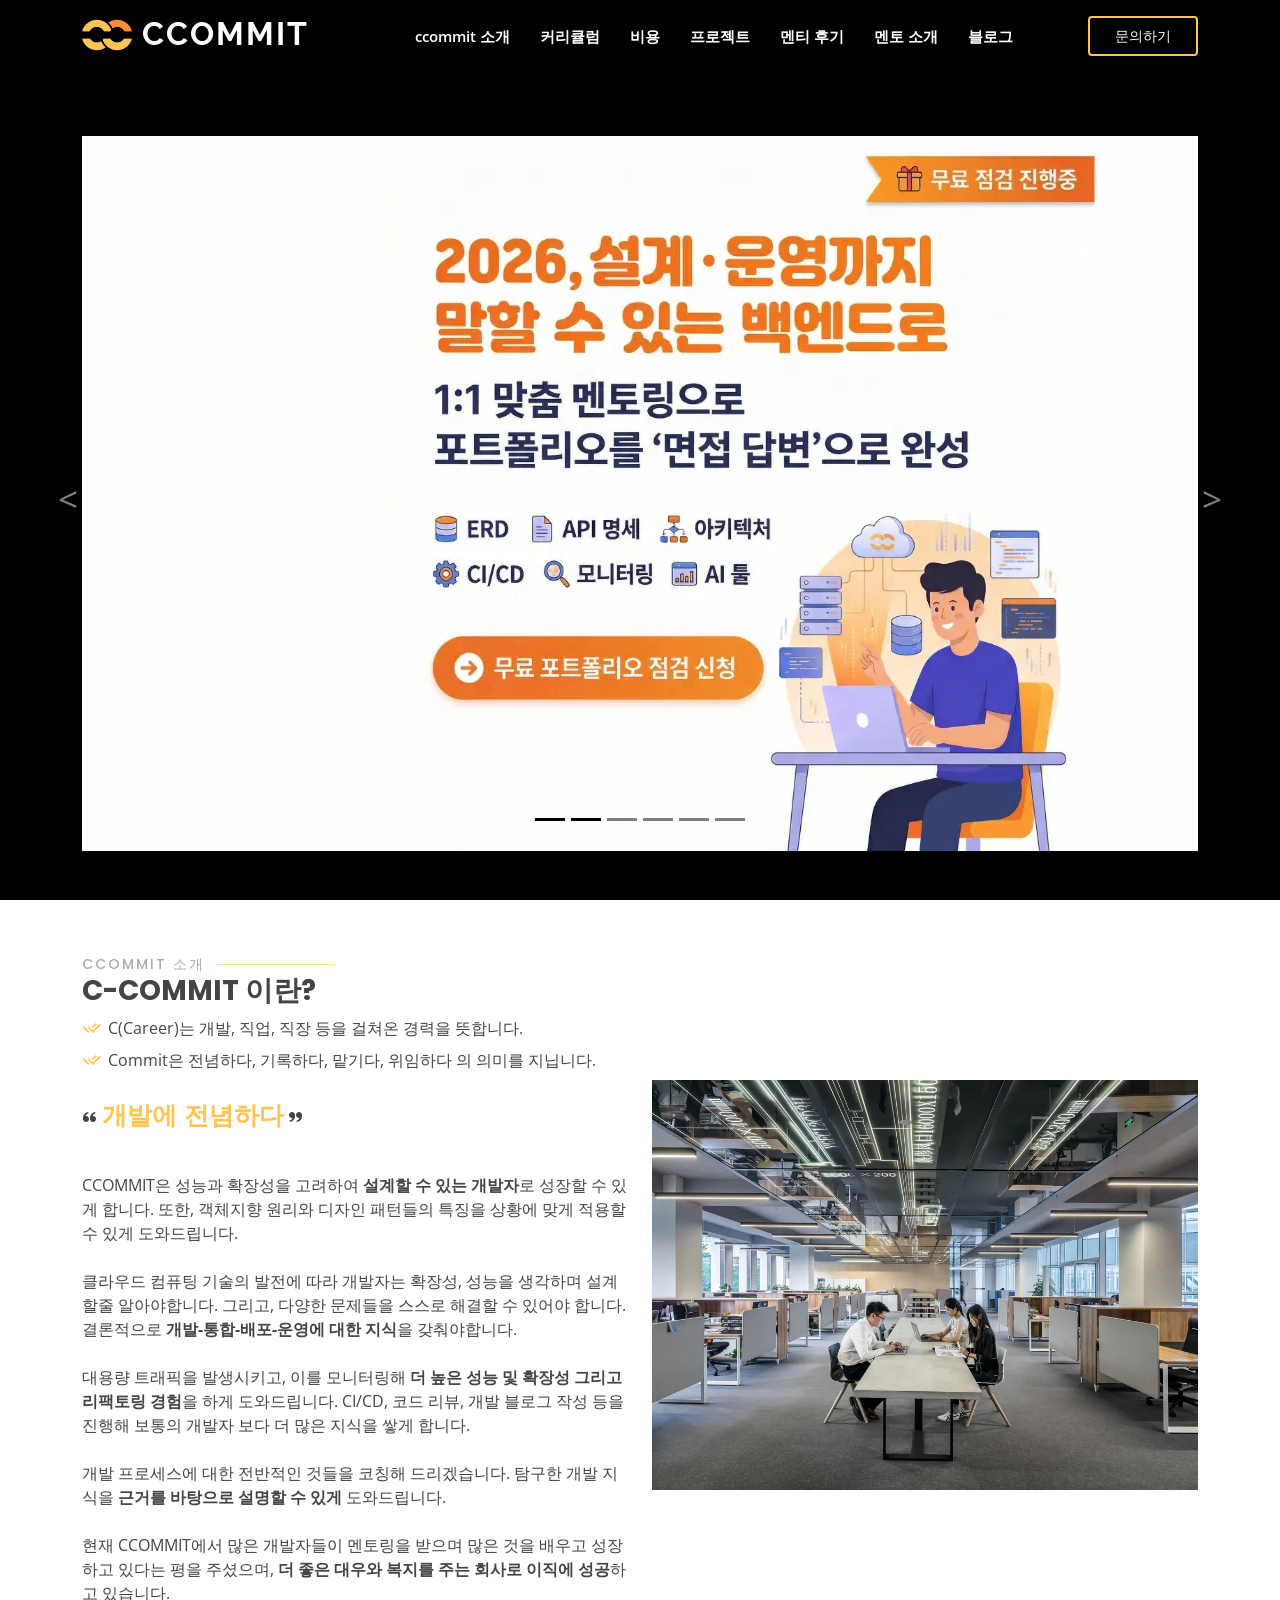
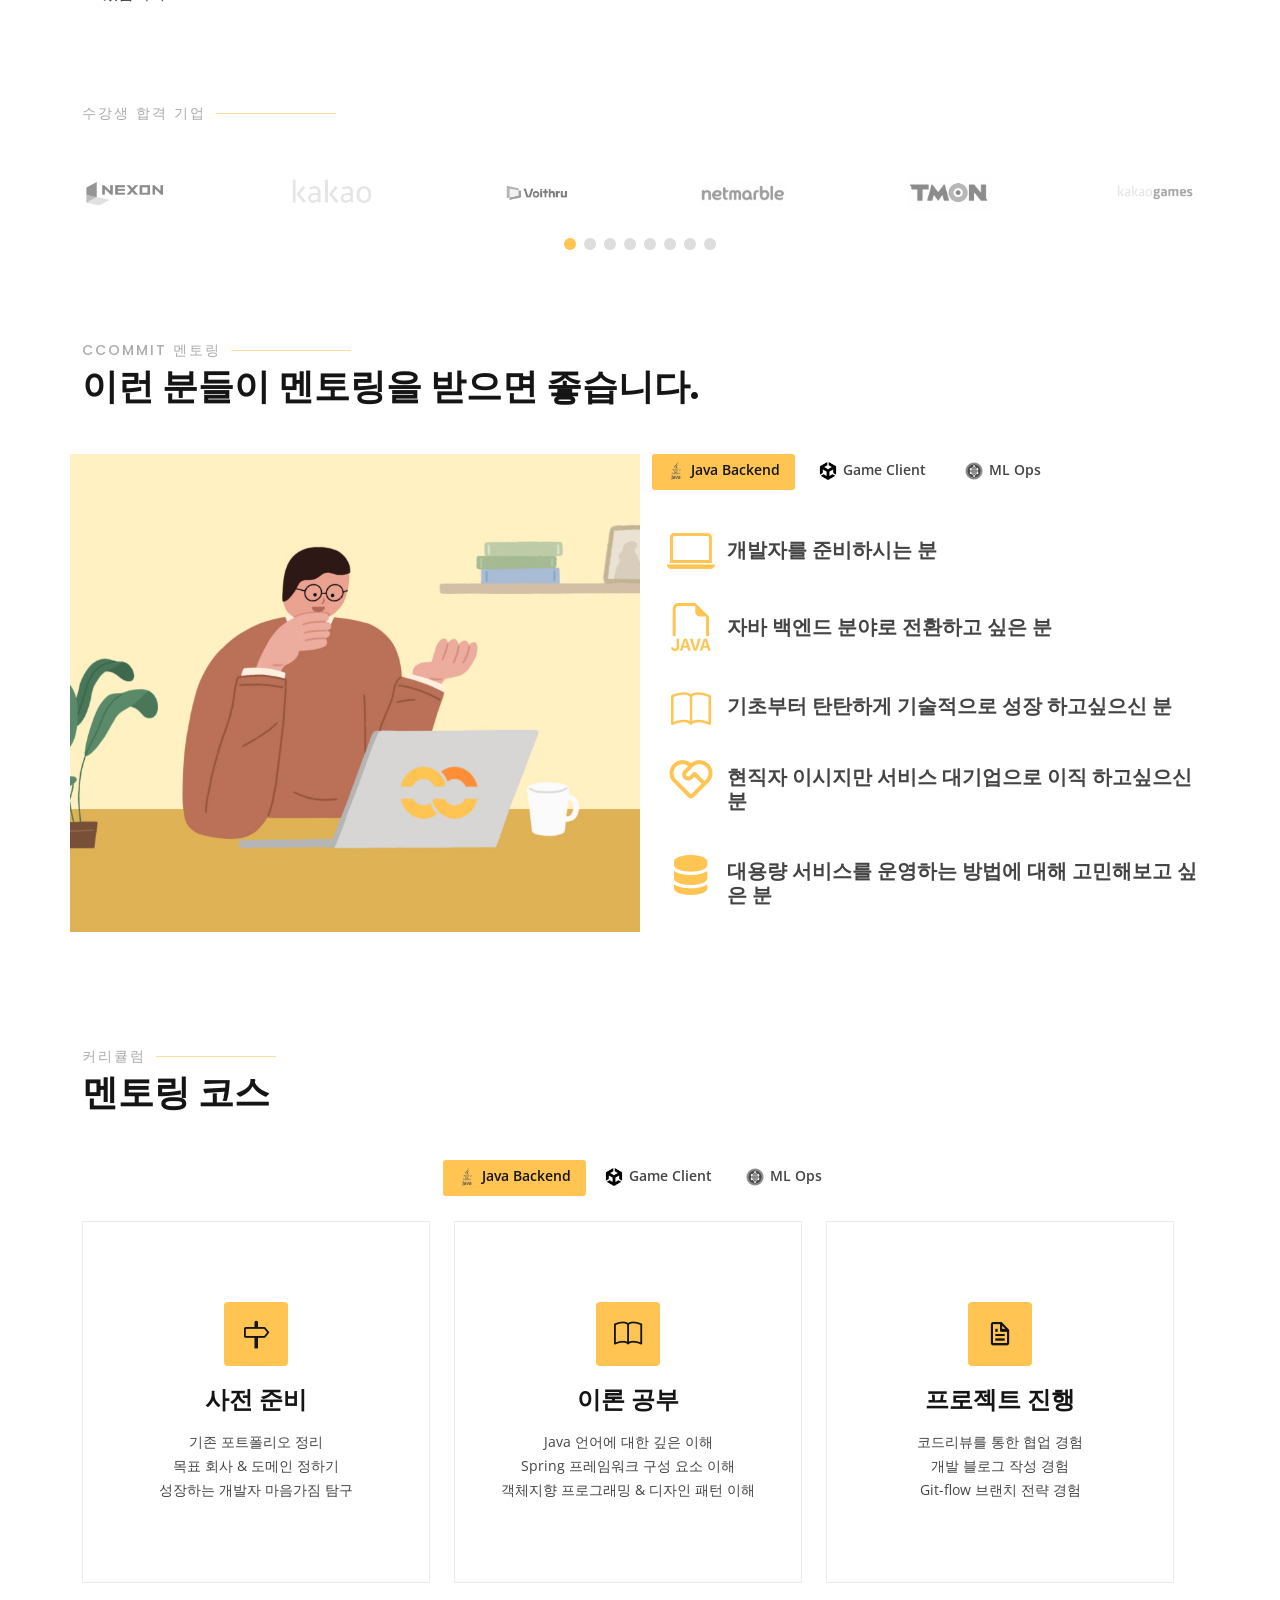
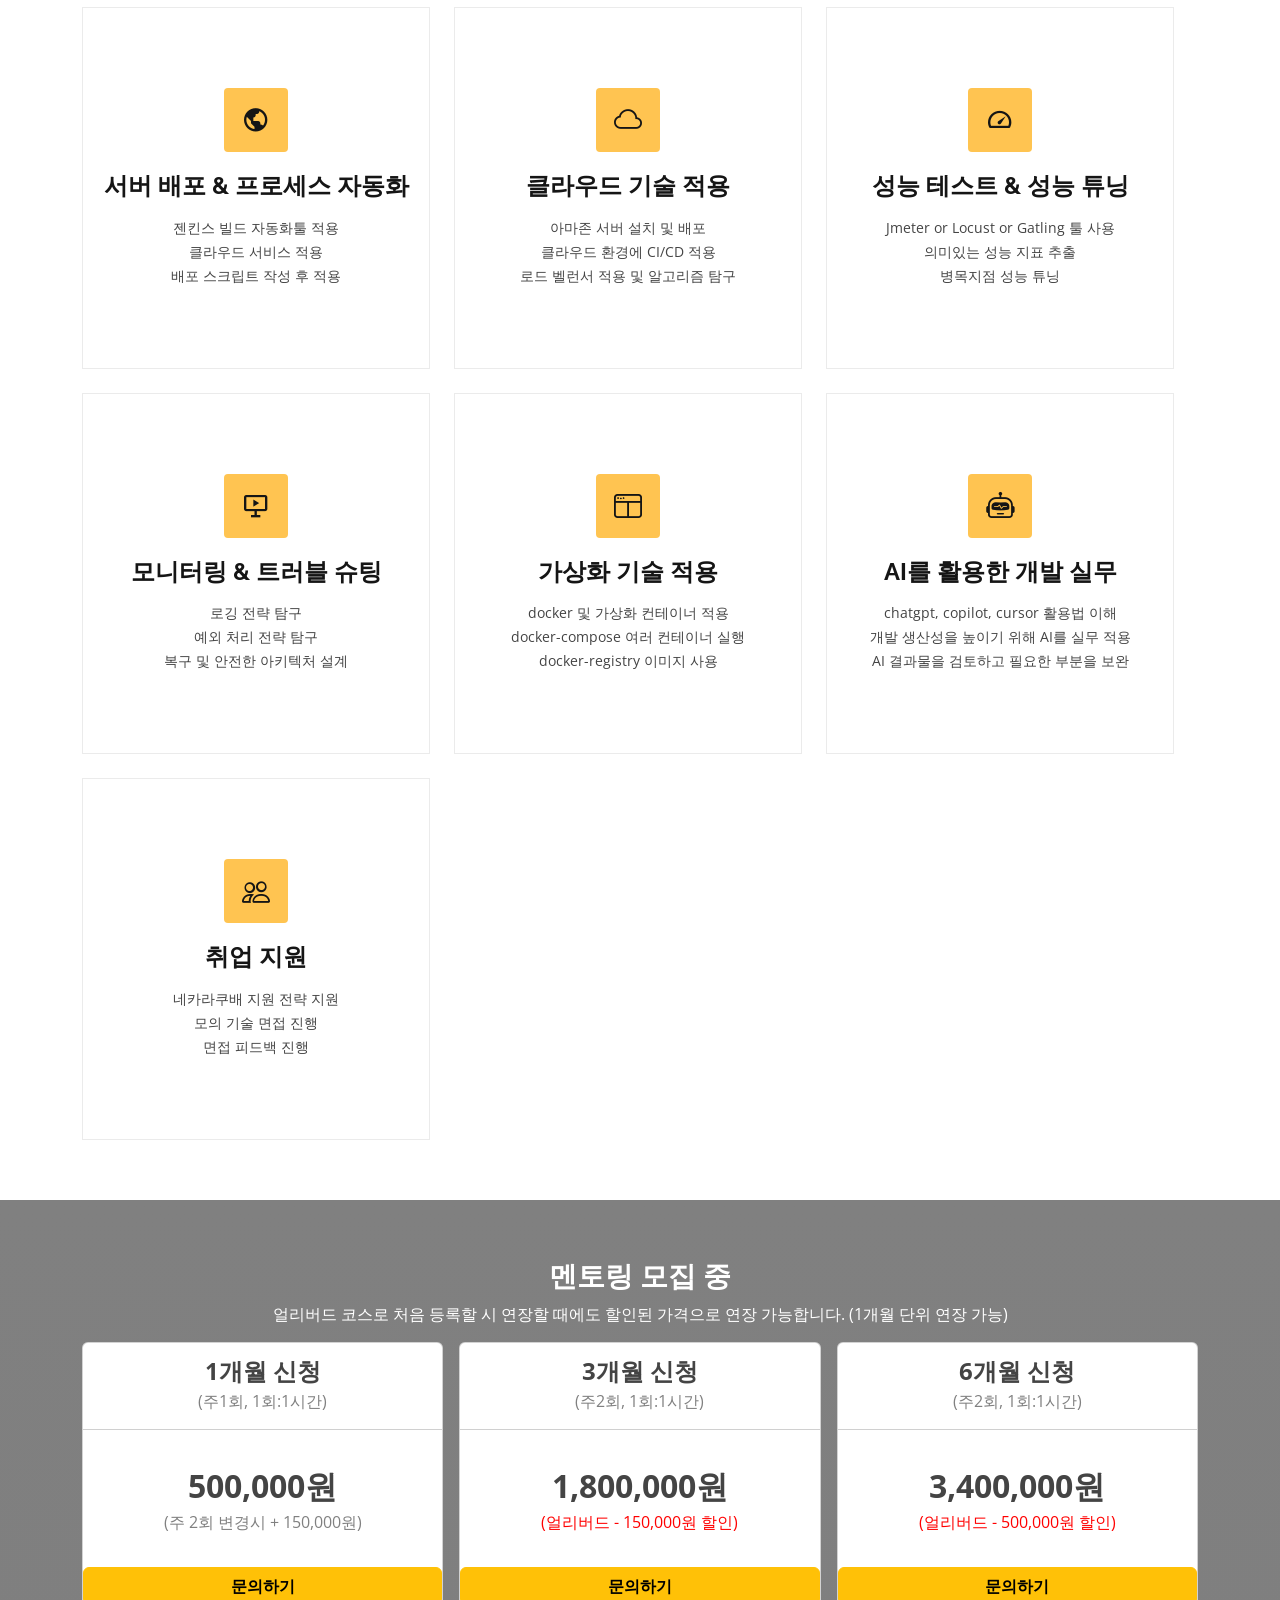
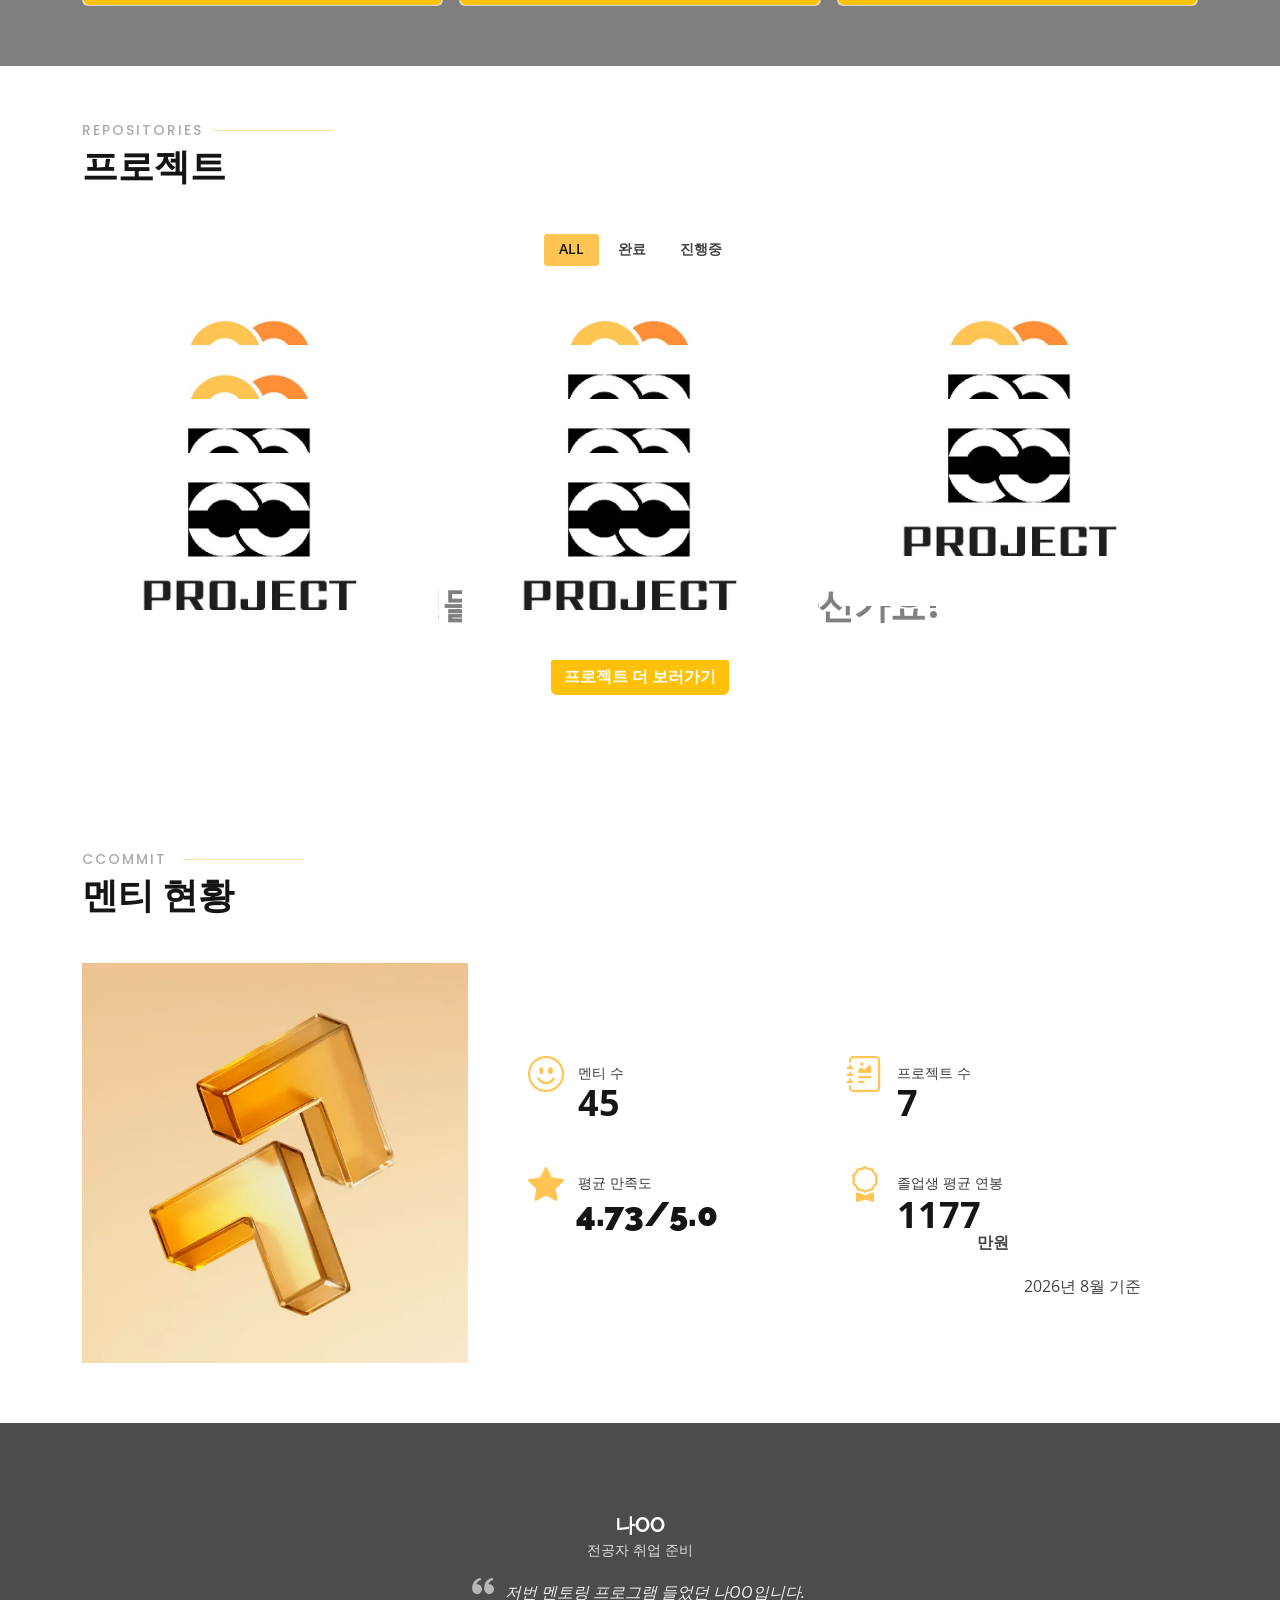
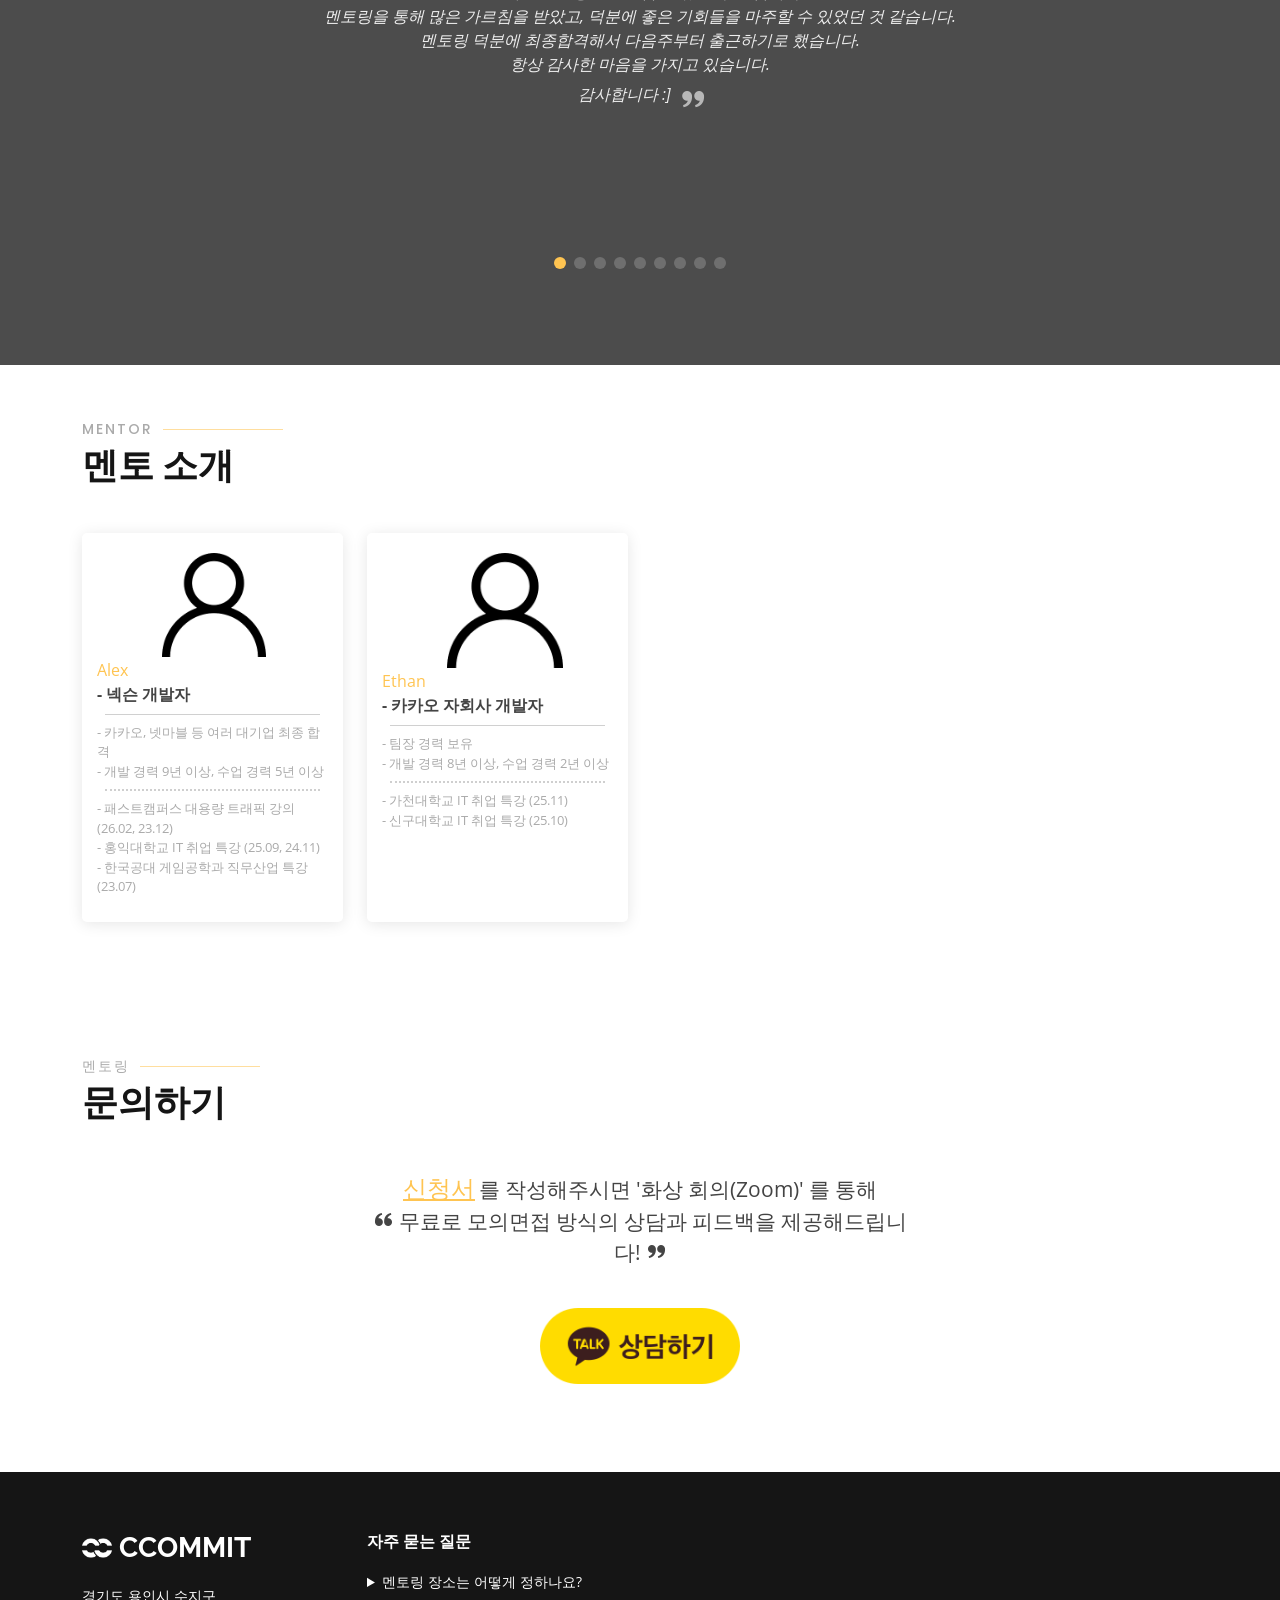
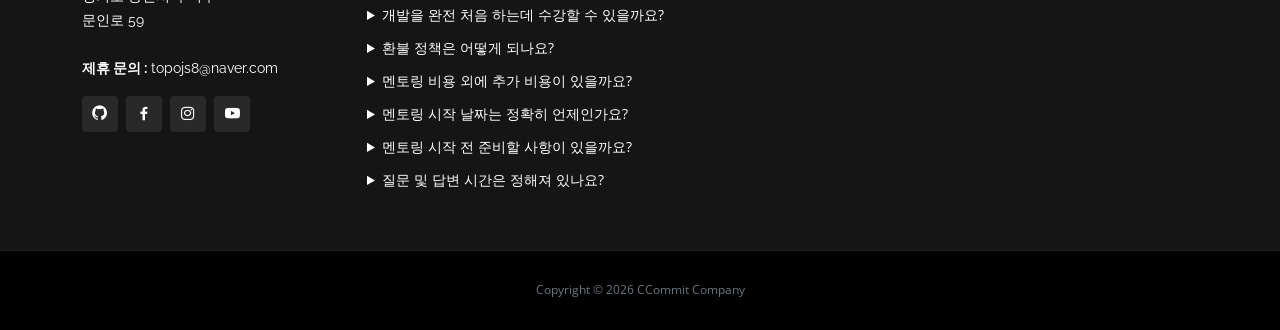
==== commit ad007830: "구조화 데이터 보강: 외부 채널(sameAs), 주소, 멘토링 서비스·가격(Service/Offer) Co-Authored-By: Claude Opus 5.5 <noreply@an" ====
--- a/index.html
+++ b/index.html
@@ -35,7 +35,24 @@
       ],
       "url": "https://www.ccommit.kr/",
       "logo": "https://www.ccommit.kr/assets/img/favicon/LOGO.png",
-      "description": "현직 개발자가 1:1로 진행하는 개발자 취업·이직 멘토링 서비스"
+      "description": "현직 개발자가 1:1로 진행하는 개발자 취업·이직 멘토링 서비스",
+      "sameAs": [
+        "https://www.instagram.com/ccommit.kr/",
+        "https://www.youtube.com/@ccommit9983",
+        "https://www.facebook.com/ccommit.kr/",
+        "https://www.linkedin.com/in/ccommit-5680b6204/",
+        "https://github.com/ccommit",
+        "https://kmong.com/gig/353197",
+        "https://taling.me/Talent/Detail/40572"
+      ],
+      "email": "topojs8@naver.com",
+      "address": {
+        "@type": "PostalAddress",
+        "streetAddress": "문인로 59",
+        "addressLocality": "용인시 수지구",
+        "addressRegion": "경기도",
+        "addressCountry": "KR"
+      }
     },
     {
       "@type": "WebSite",
@@ -45,6 +62,58 @@
       "inLanguage": "ko-KR",
       "publisher": {
         "@id": "https://www.ccommit.kr/#organization"
+      }
+    },
+    {
+      "@type": "Service",
+      "@id": "https://www.ccommit.kr/#mentoring",
+      "name": "1:1 개발자 멘토링",
+      "serviceType": "개발자 취업·이직 멘토링",
+      "description": "현직 개발자가 Java 백엔드, 게임 클라이언트(Unity), ML Ops 트랙으로 진행하는 1:1 멘토링. 포트폴리오 프로젝트, 코드 리뷰, 면접 준비를 함께 합니다.",
+      "provider": {
+        "@id": "https://www.ccommit.kr/#organization"
+      },
+      "areaServed": {
+        "@type": "Country",
+        "name": "대한민국"
+      },
+      "availableChannel": {
+        "@type": "ServiceChannel",
+        "serviceUrl": "https://open.kakao.com/o/ss87OqVe",
+        "name": "카카오톡 오픈채팅 상담"
+      },
+      "hasOfferCatalog": {
+        "@type": "OfferCatalog",
+        "name": "멘토링 수강 플랜",
+        "itemListElement": [
+          {
+            "@type": "Offer",
+            "name": "1개월 신청",
+            "description": "주 1회, 1회 1시간 (주 2회로 변경 시 150,000원 추가)",
+            "price": "500000",
+            "priceCurrency": "KRW",
+            "url": "https://www.ccommit.kr/#cta",
+            "availability": "https://schema.org/InStock"
+          },
+          {
+            "@type": "Offer",
+            "name": "3개월 신청",
+            "description": "주 2회, 1회 1시간",
+            "price": "1800000",
+            "priceCurrency": "KRW",
+            "url": "https://www.ccommit.kr/#cta",
+            "availability": "https://schema.org/InStock"
+          },
+          {
+            "@type": "Offer",
+            "name": "6개월 신청",
+            "description": "주 2회, 1회 1시간",
+            "price": "3400000",
+            "priceCurrency": "KRW",
+            "url": "https://www.ccommit.kr/#cta",
+            "availability": "https://schema.org/InStock"
+          }
+        ]
       }
     }
   ]
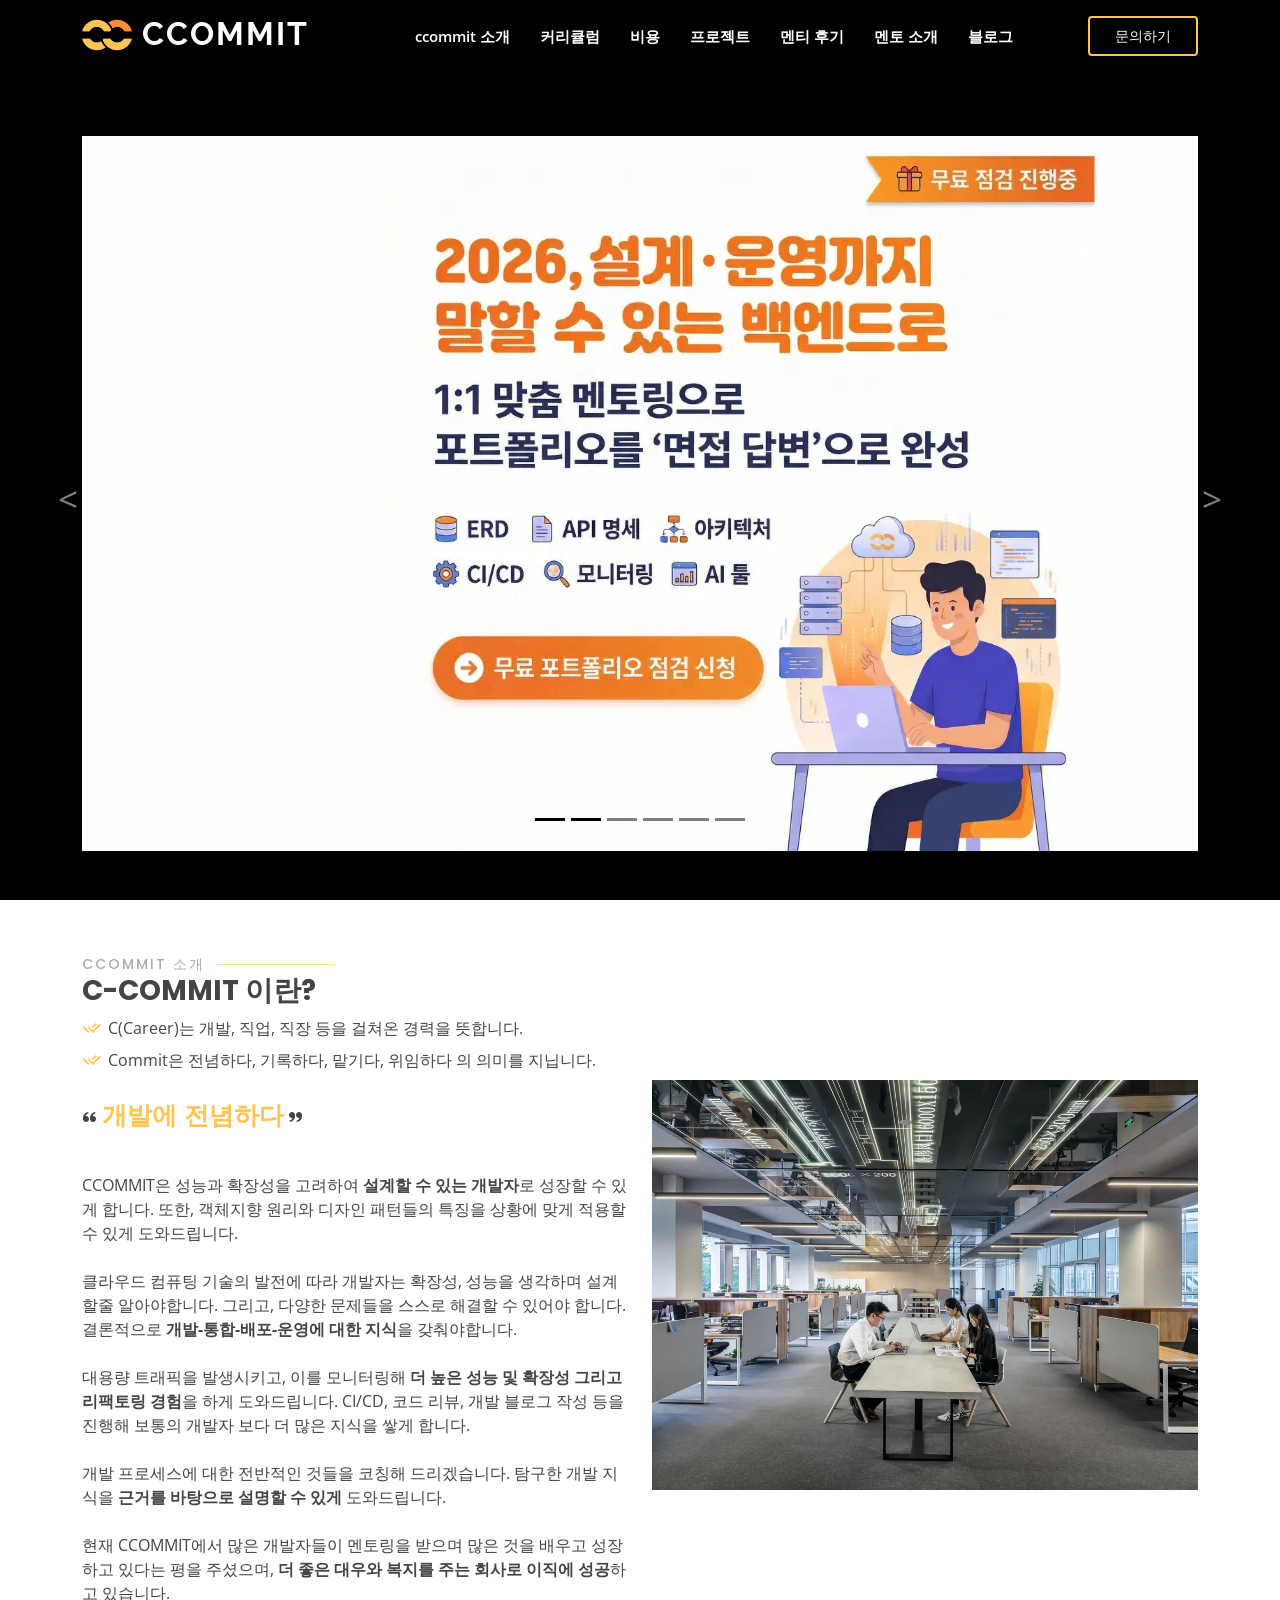
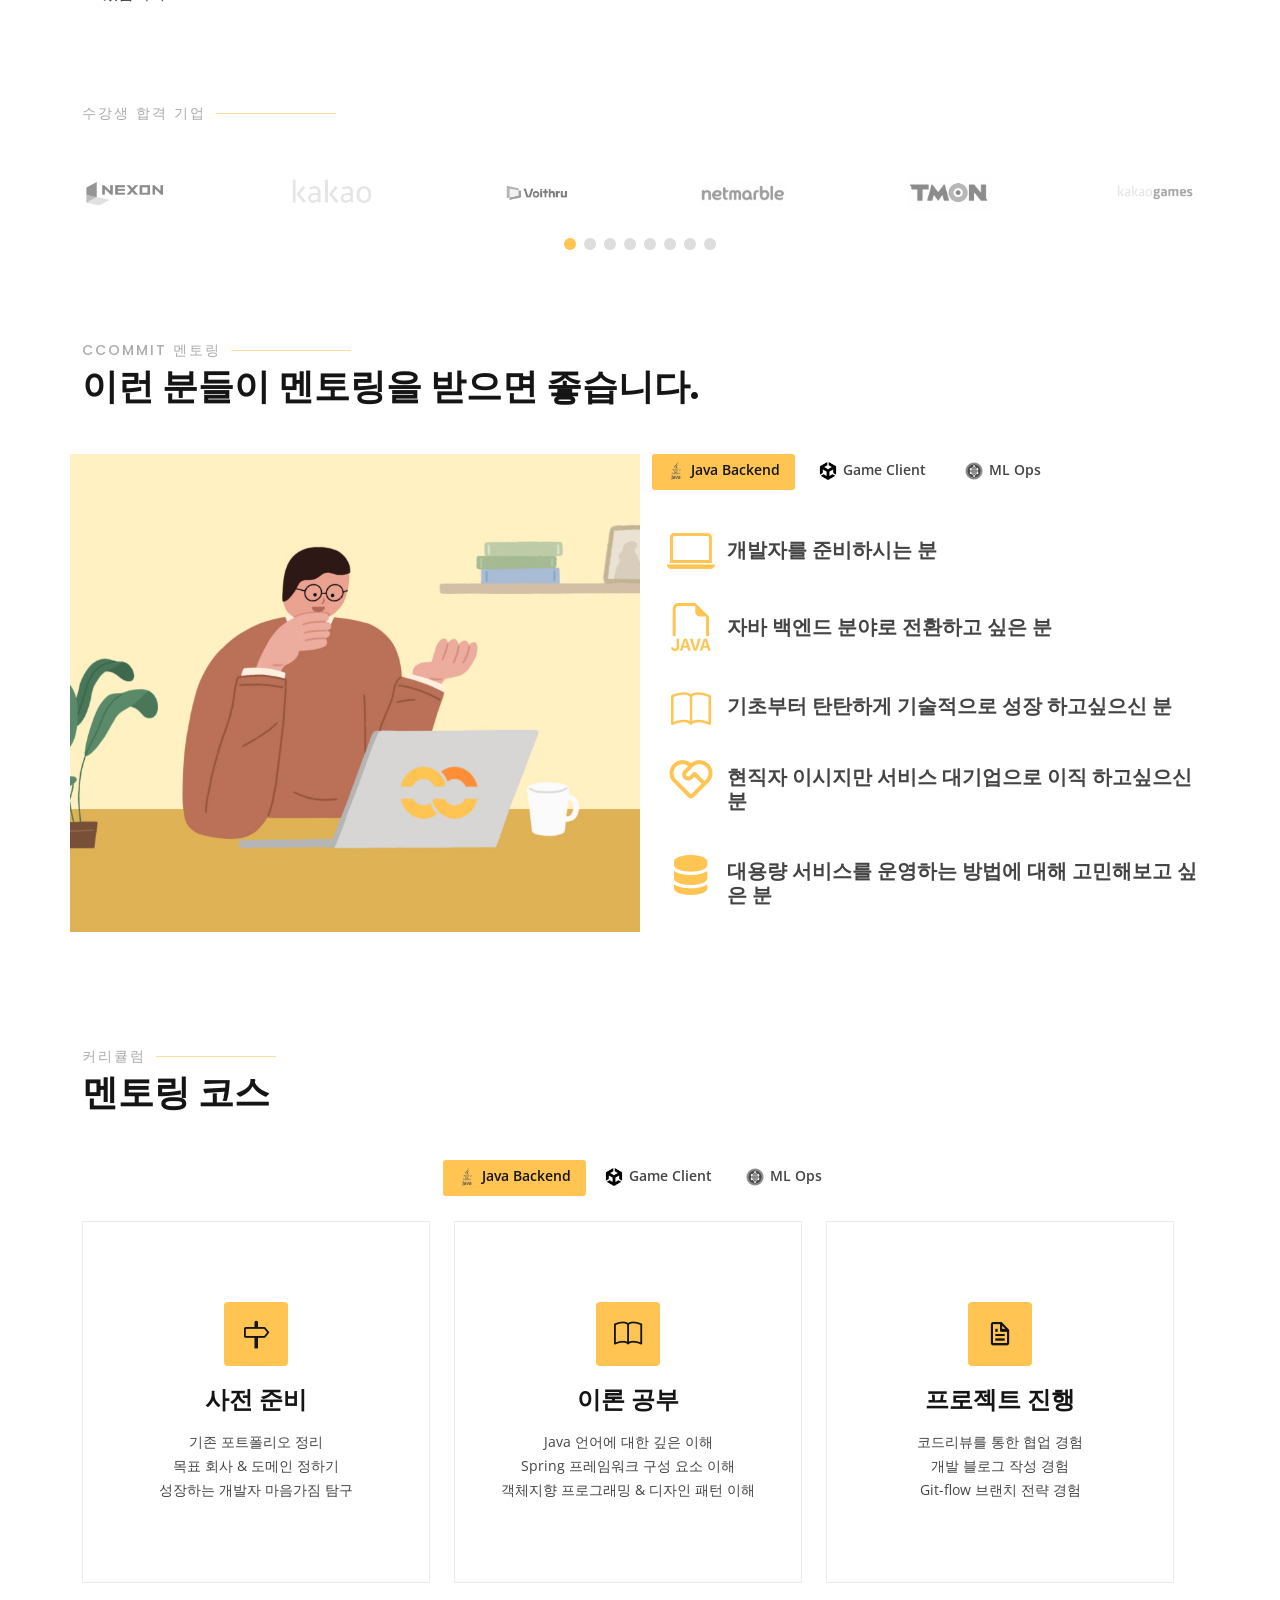
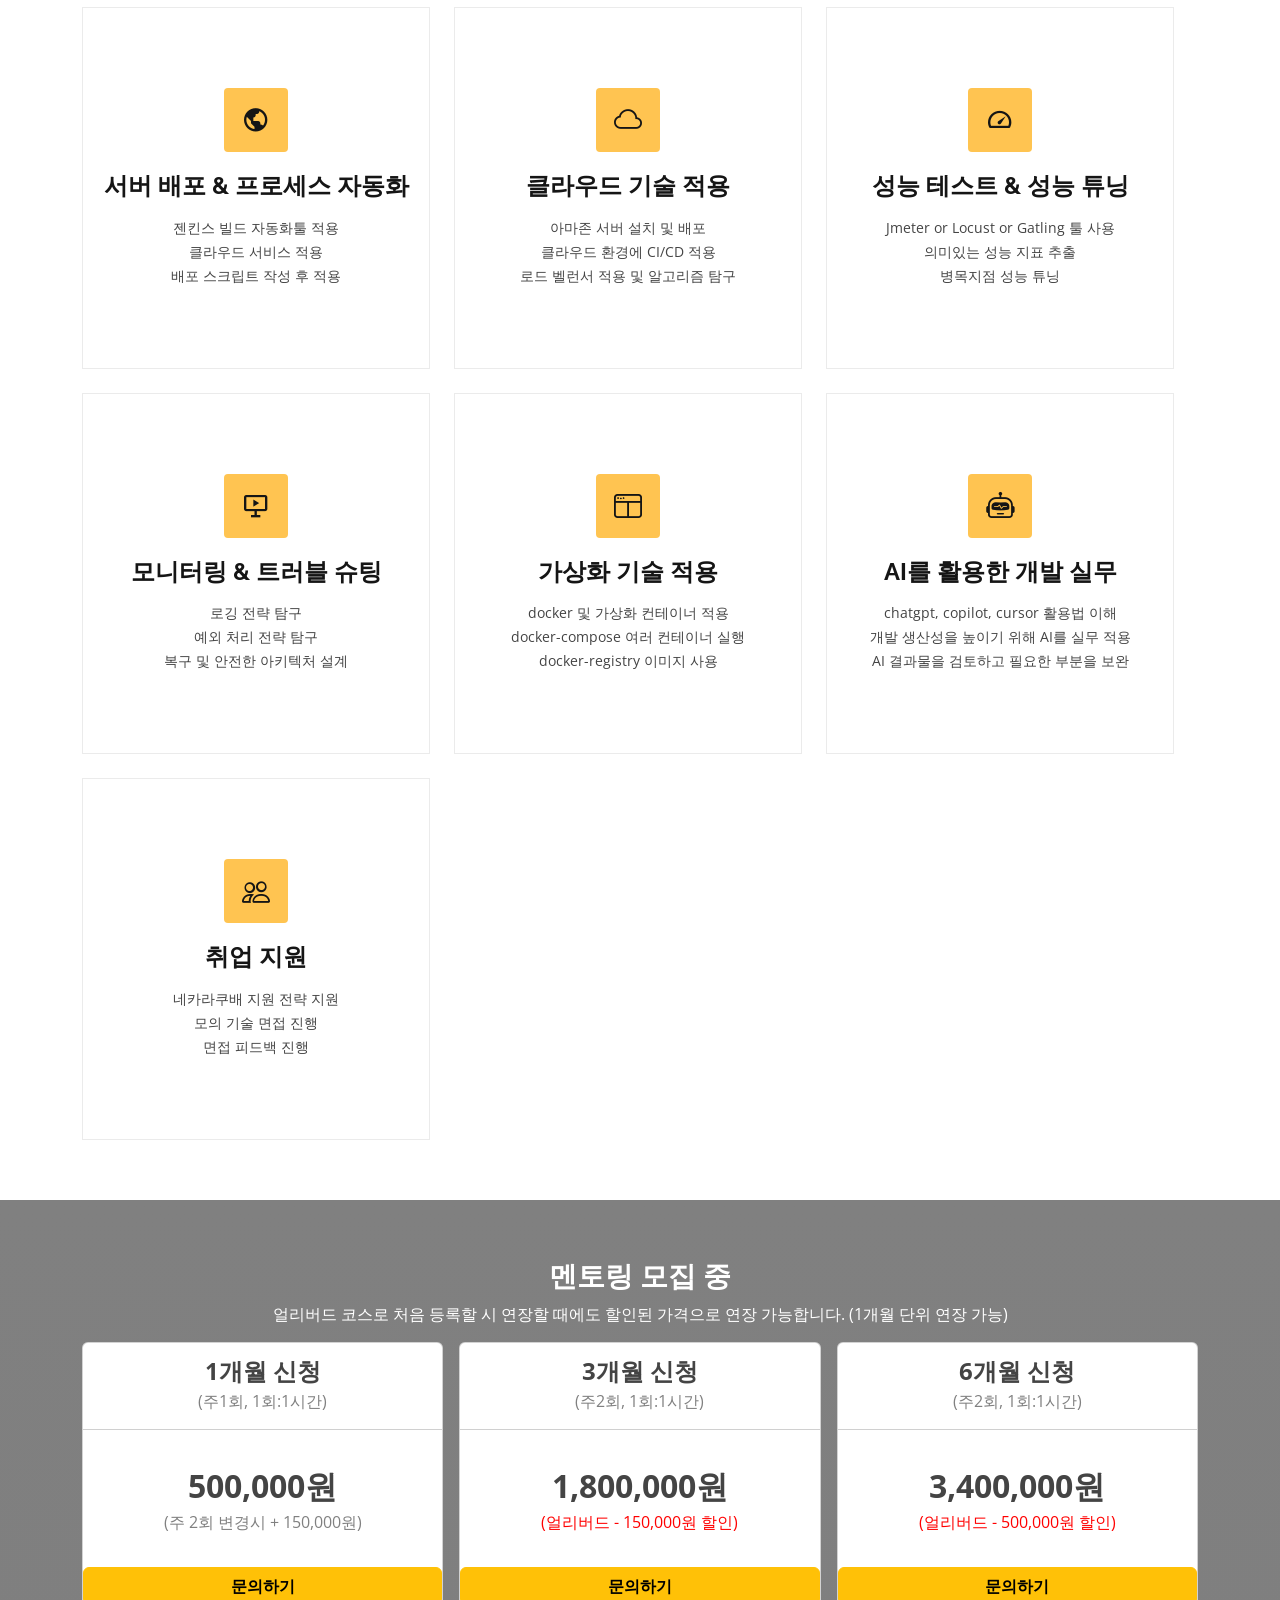
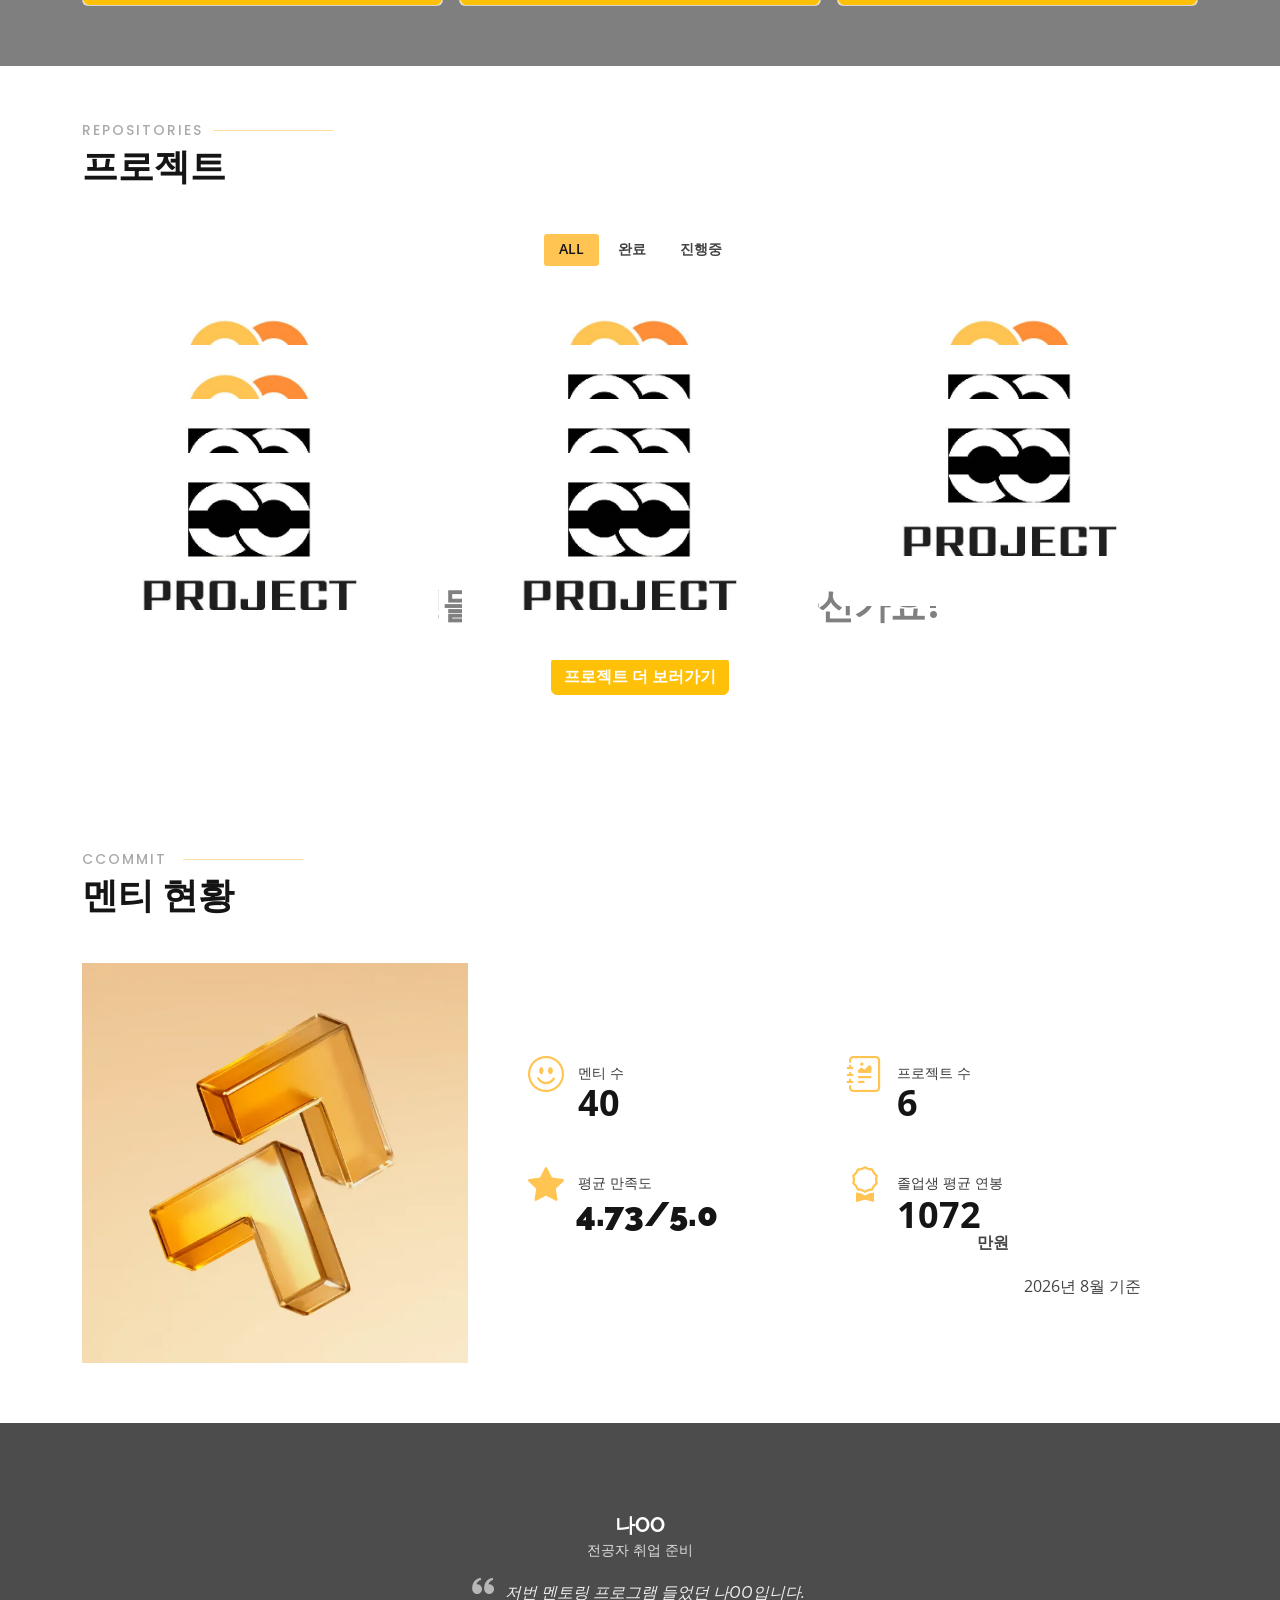
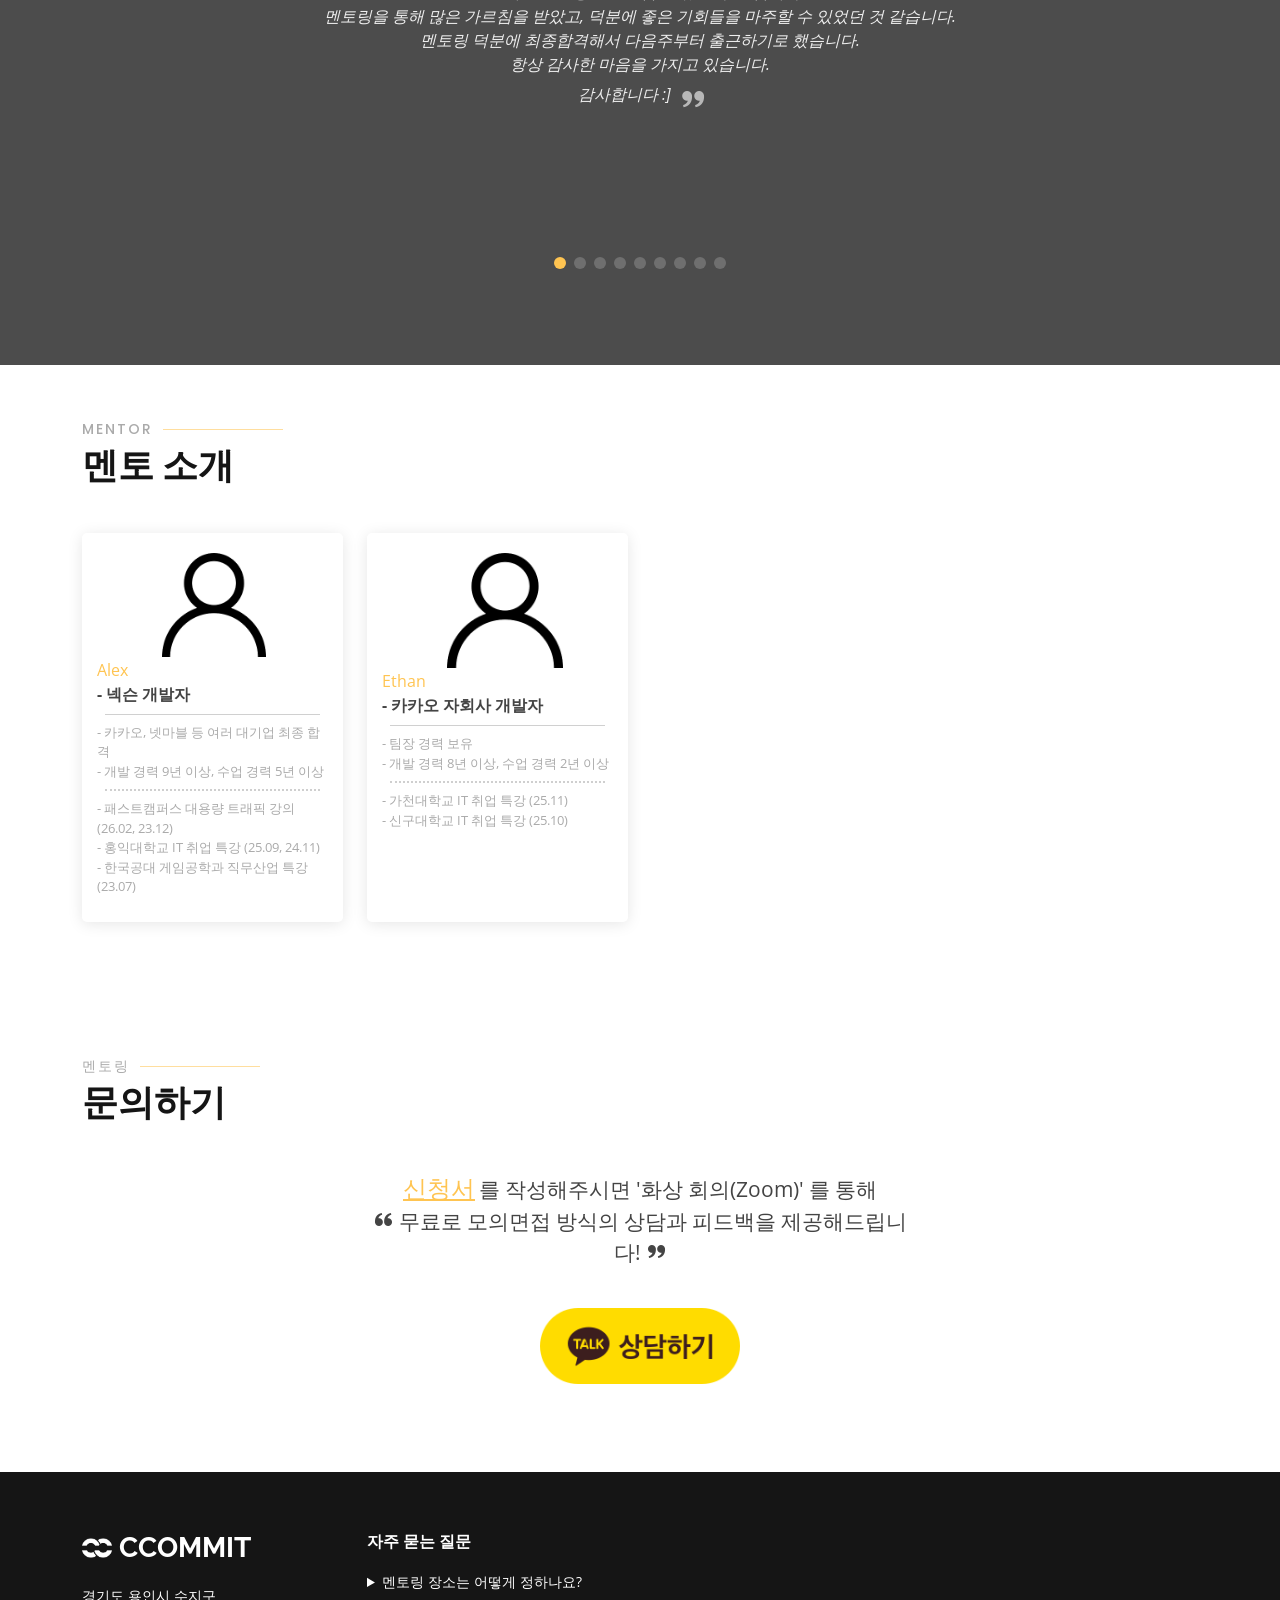
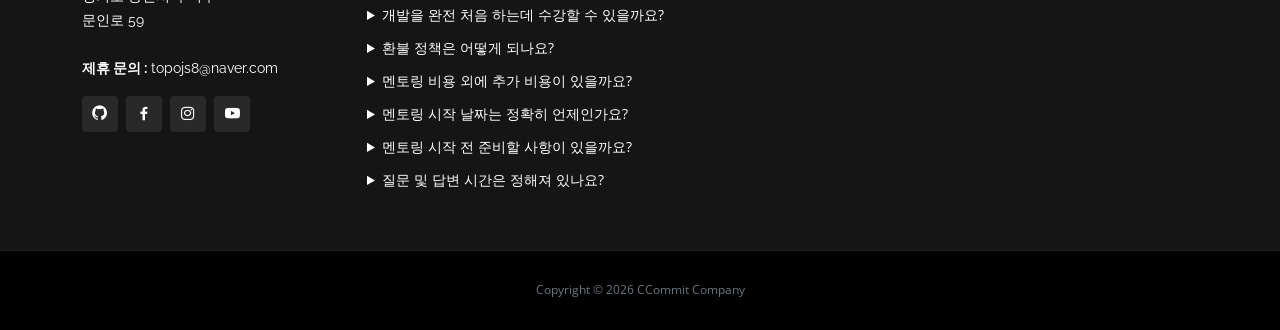
==== commit 3c5ee755: "sameAs 에서 확인 안 되는 LinkedIn·죽은 탈잉 링크 제외, 크몽은 프로필 주소로 변경, 멘토 카드의 죽은 탈잉 링크 삭제 Co-Authored-By: Claude Op" ====
--- a/index.html
+++ b/index.html
@@ -40,10 +40,8 @@
         "https://www.instagram.com/ccommit.kr/",
         "https://www.youtube.com/@ccommit9983",
         "https://www.facebook.com/ccommit.kr/",
-        "https://www.linkedin.com/in/ccommit-5680b6204/",
         "https://github.com/ccommit",
-        "https://kmong.com/gig/353197",
-        "https://taling.me/Talent/Detail/40572"
+        "https://kmong.com/@CCOMMIT"
       ],
       "email": "topojs8@naver.com",
       "address": {
@@ -1557,8 +1555,6 @@
                                 <!--                                <a href="#"><i class="bi bi-instagram"></i></a>-->
                                 <!--                                <a href="#"><i class="bi bi-linkedin"></i></a>-->
                                 <a href="https://kmong.com/gig/353197" target="_blank"><i class="bi bi-link"></i></a>
-                                <a href="https://taling.me/Talent/Detail/40572" target="_blank"><i
-                                        class="bi bi-link"></i></a>
                                 <a href="https://www.buymeacoffee.com/topojs8" target="_blank"><i
                                         class="bi bi-link"></i></a>
                             </div>
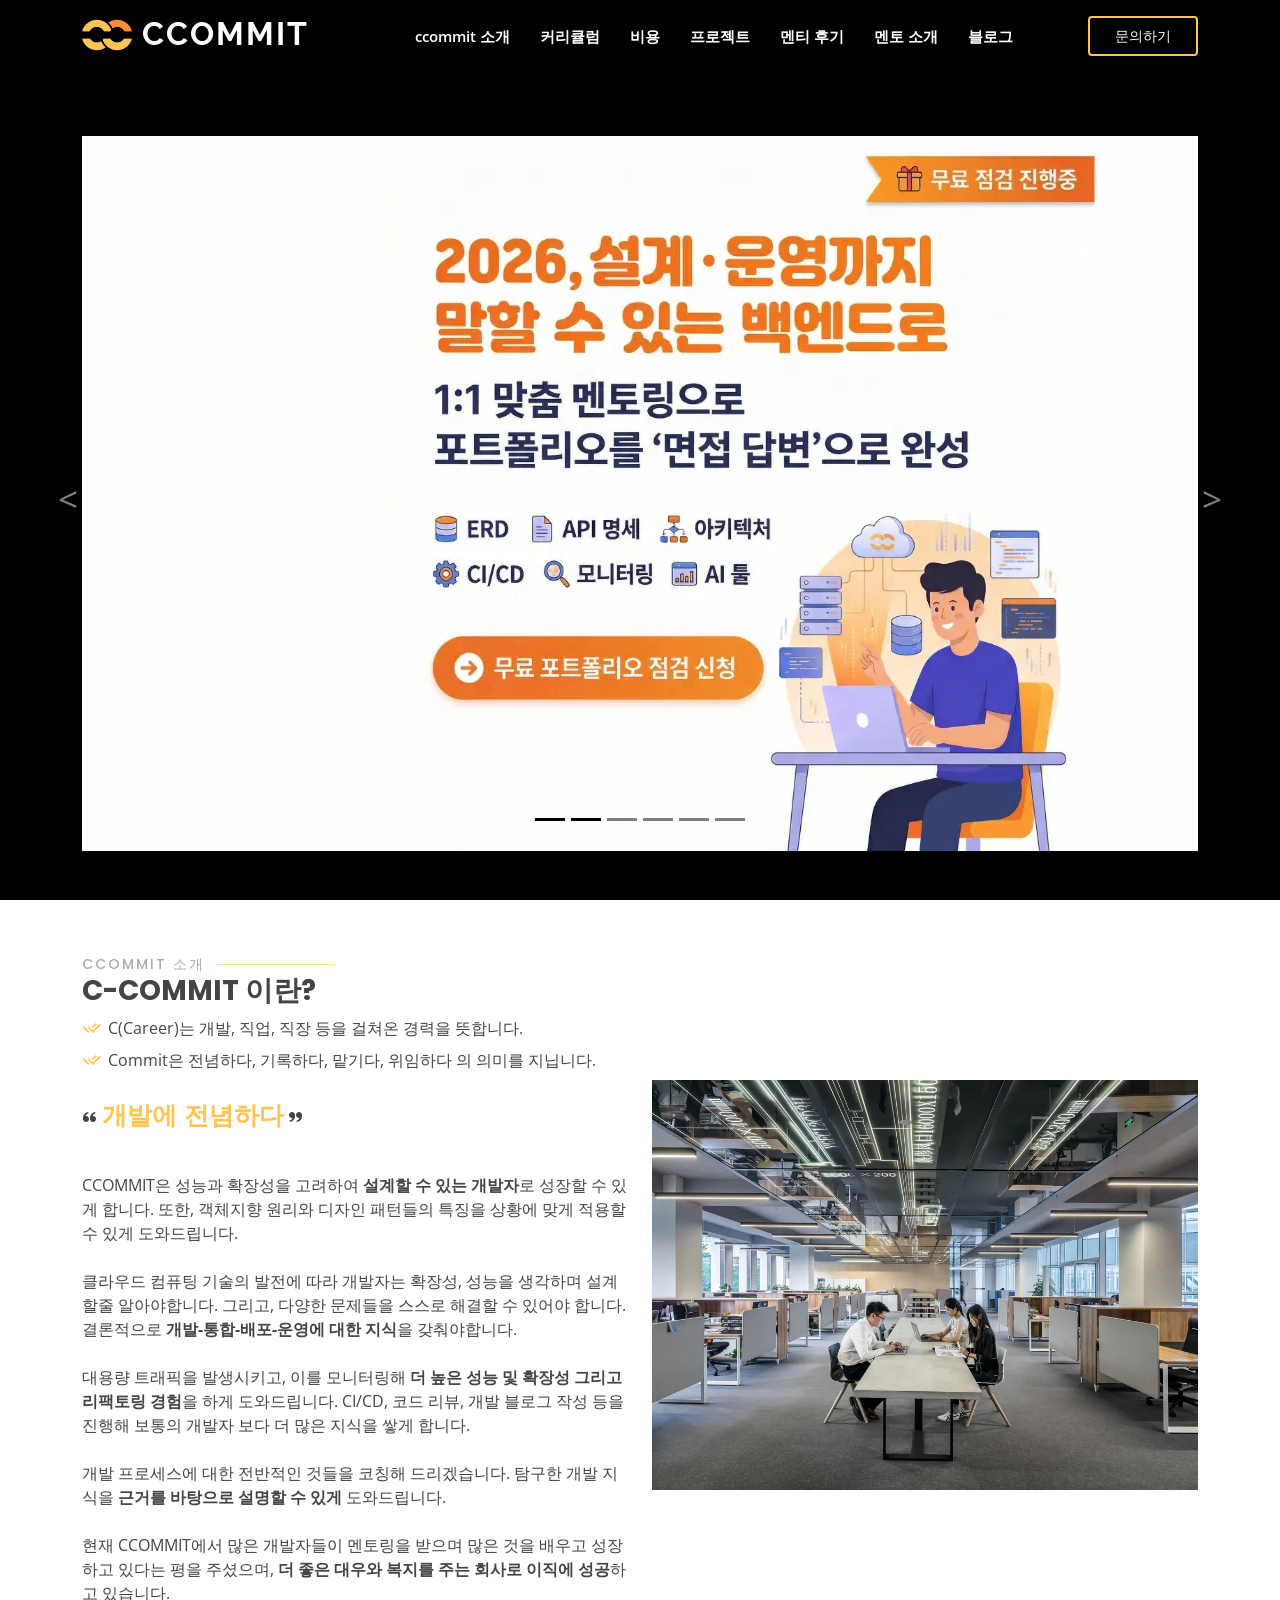
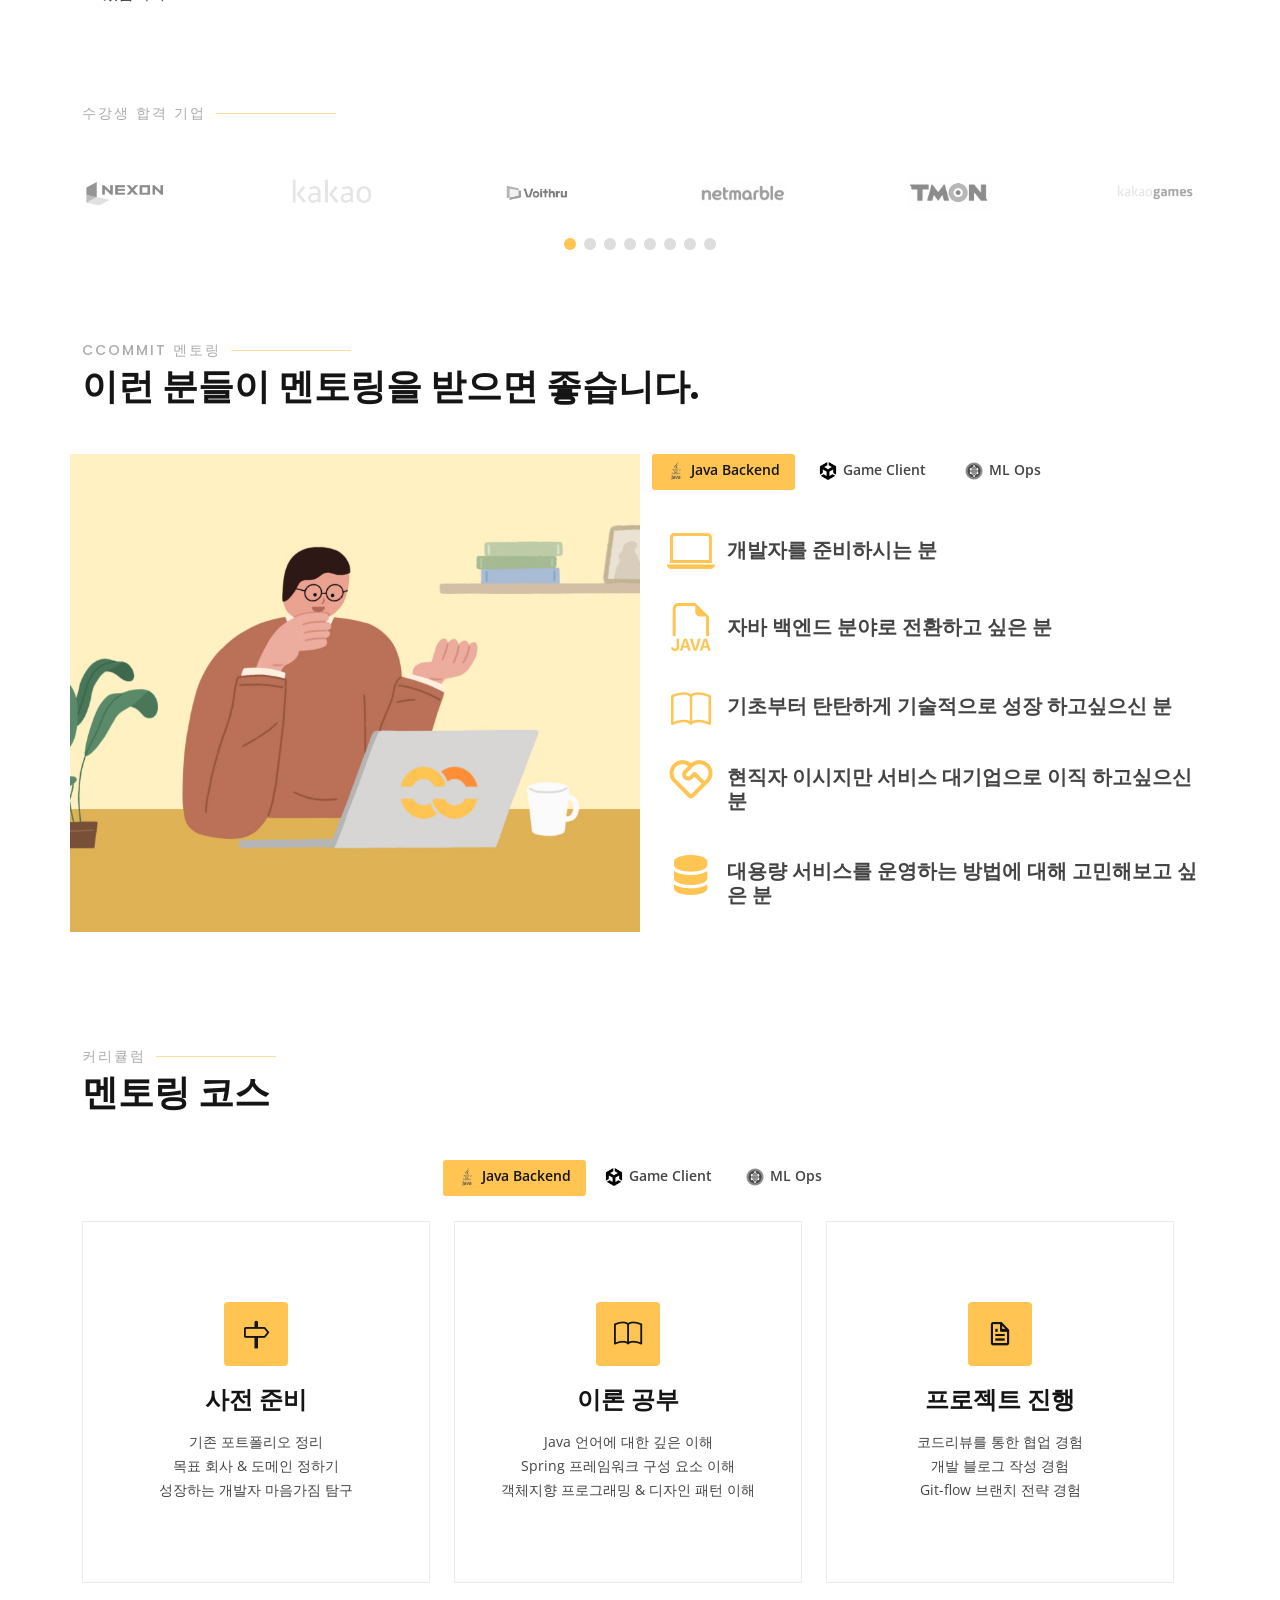
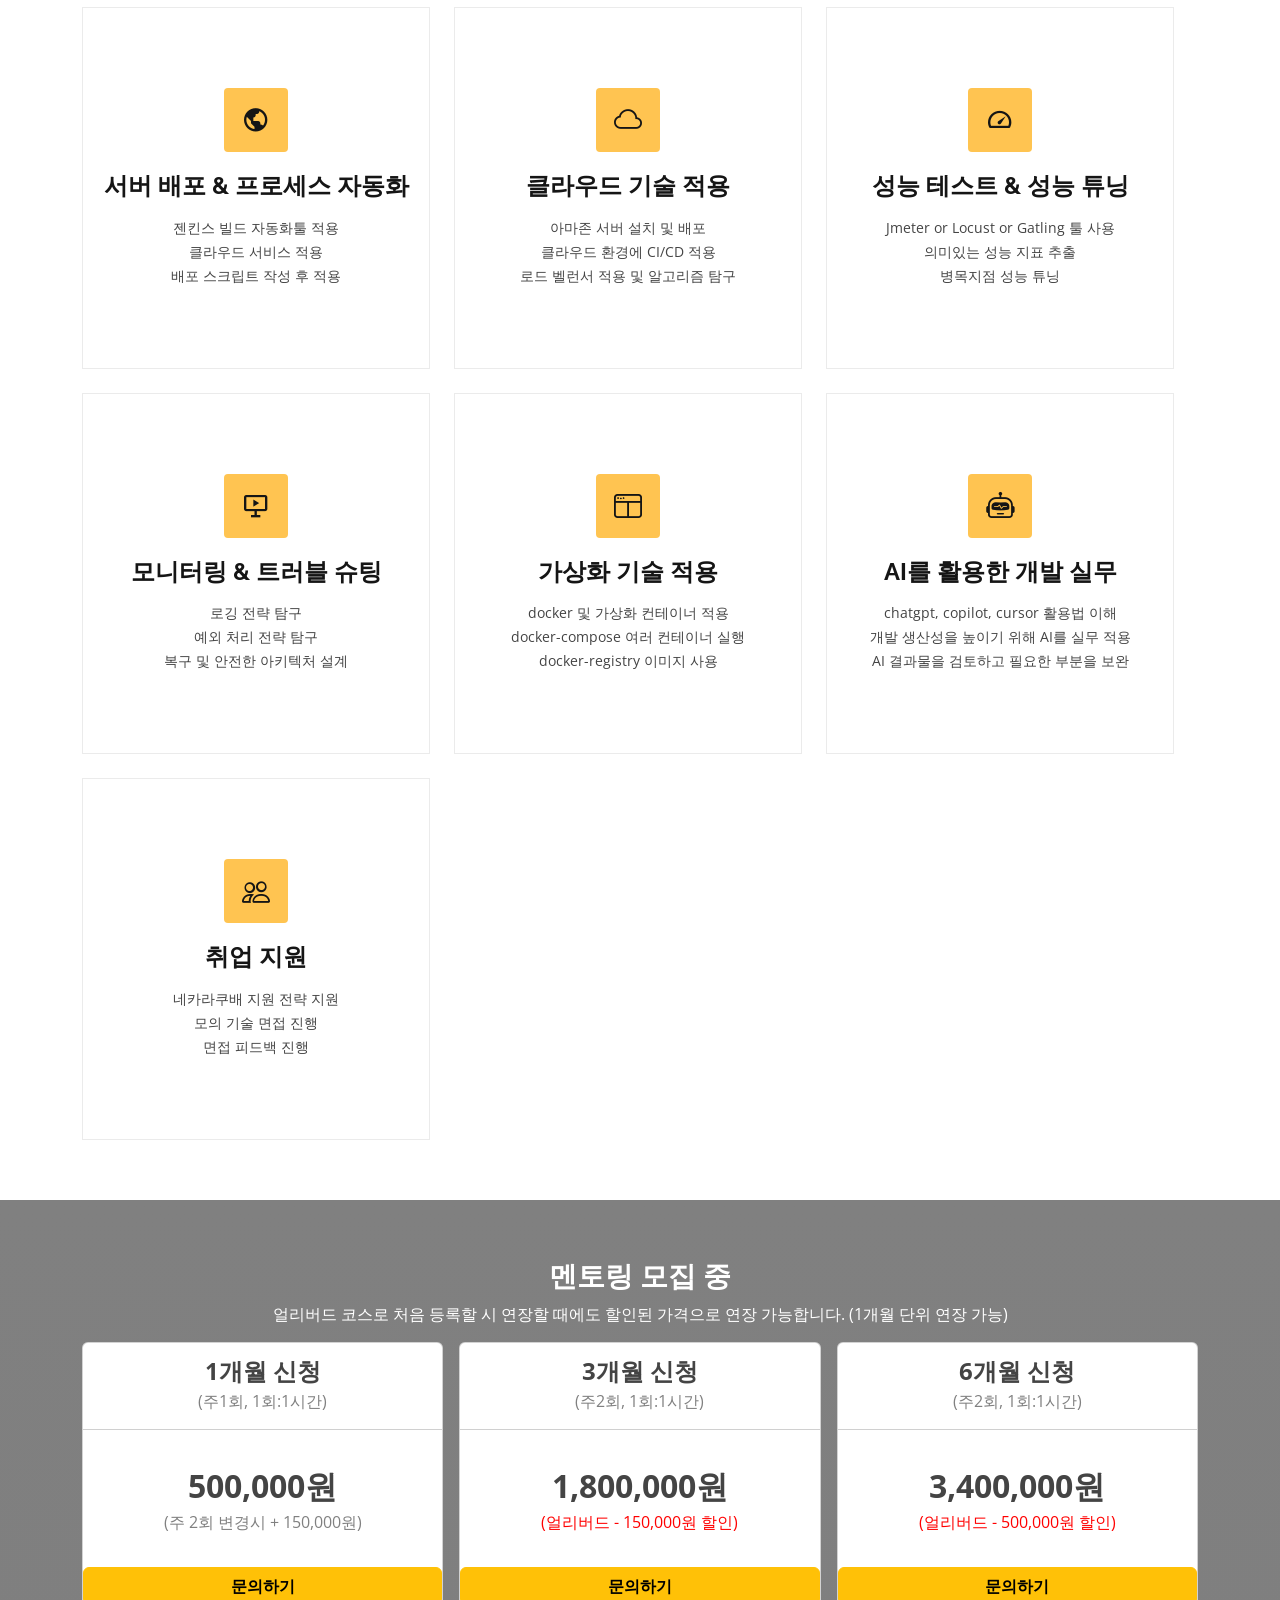
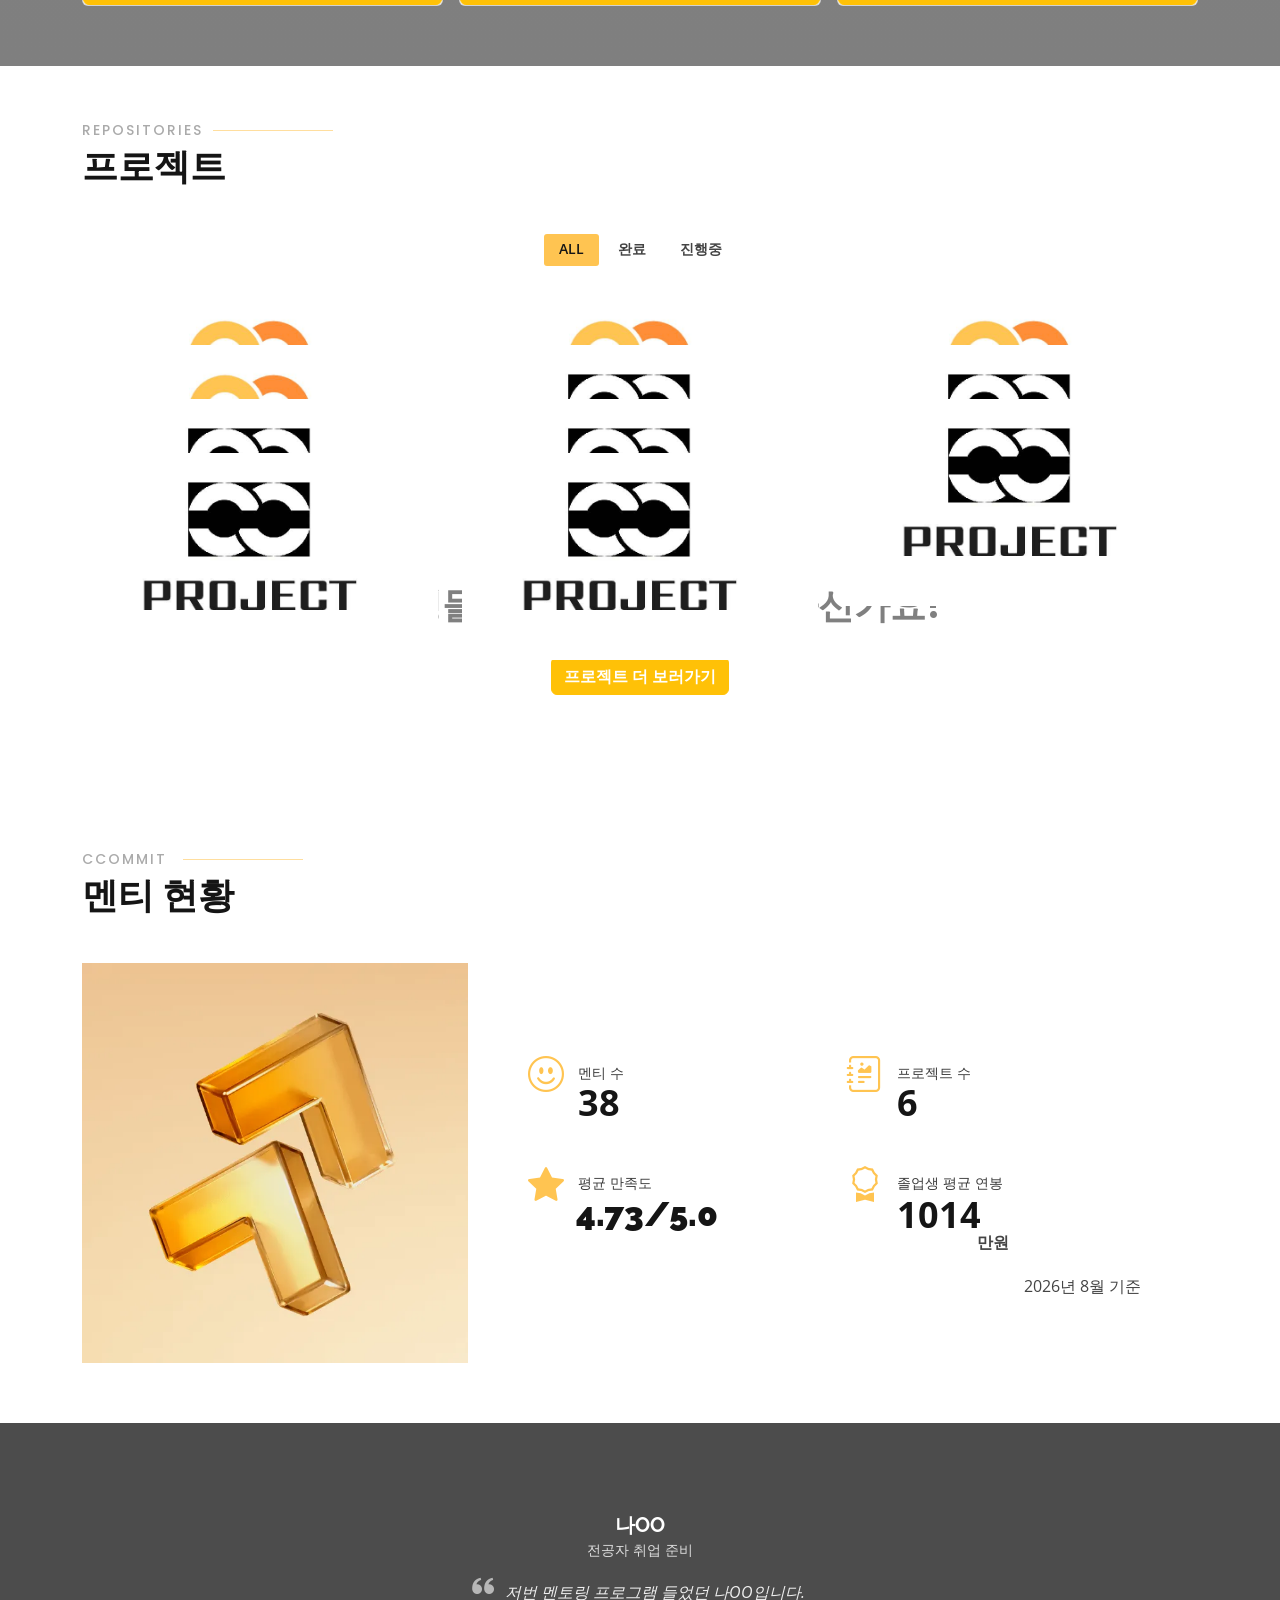
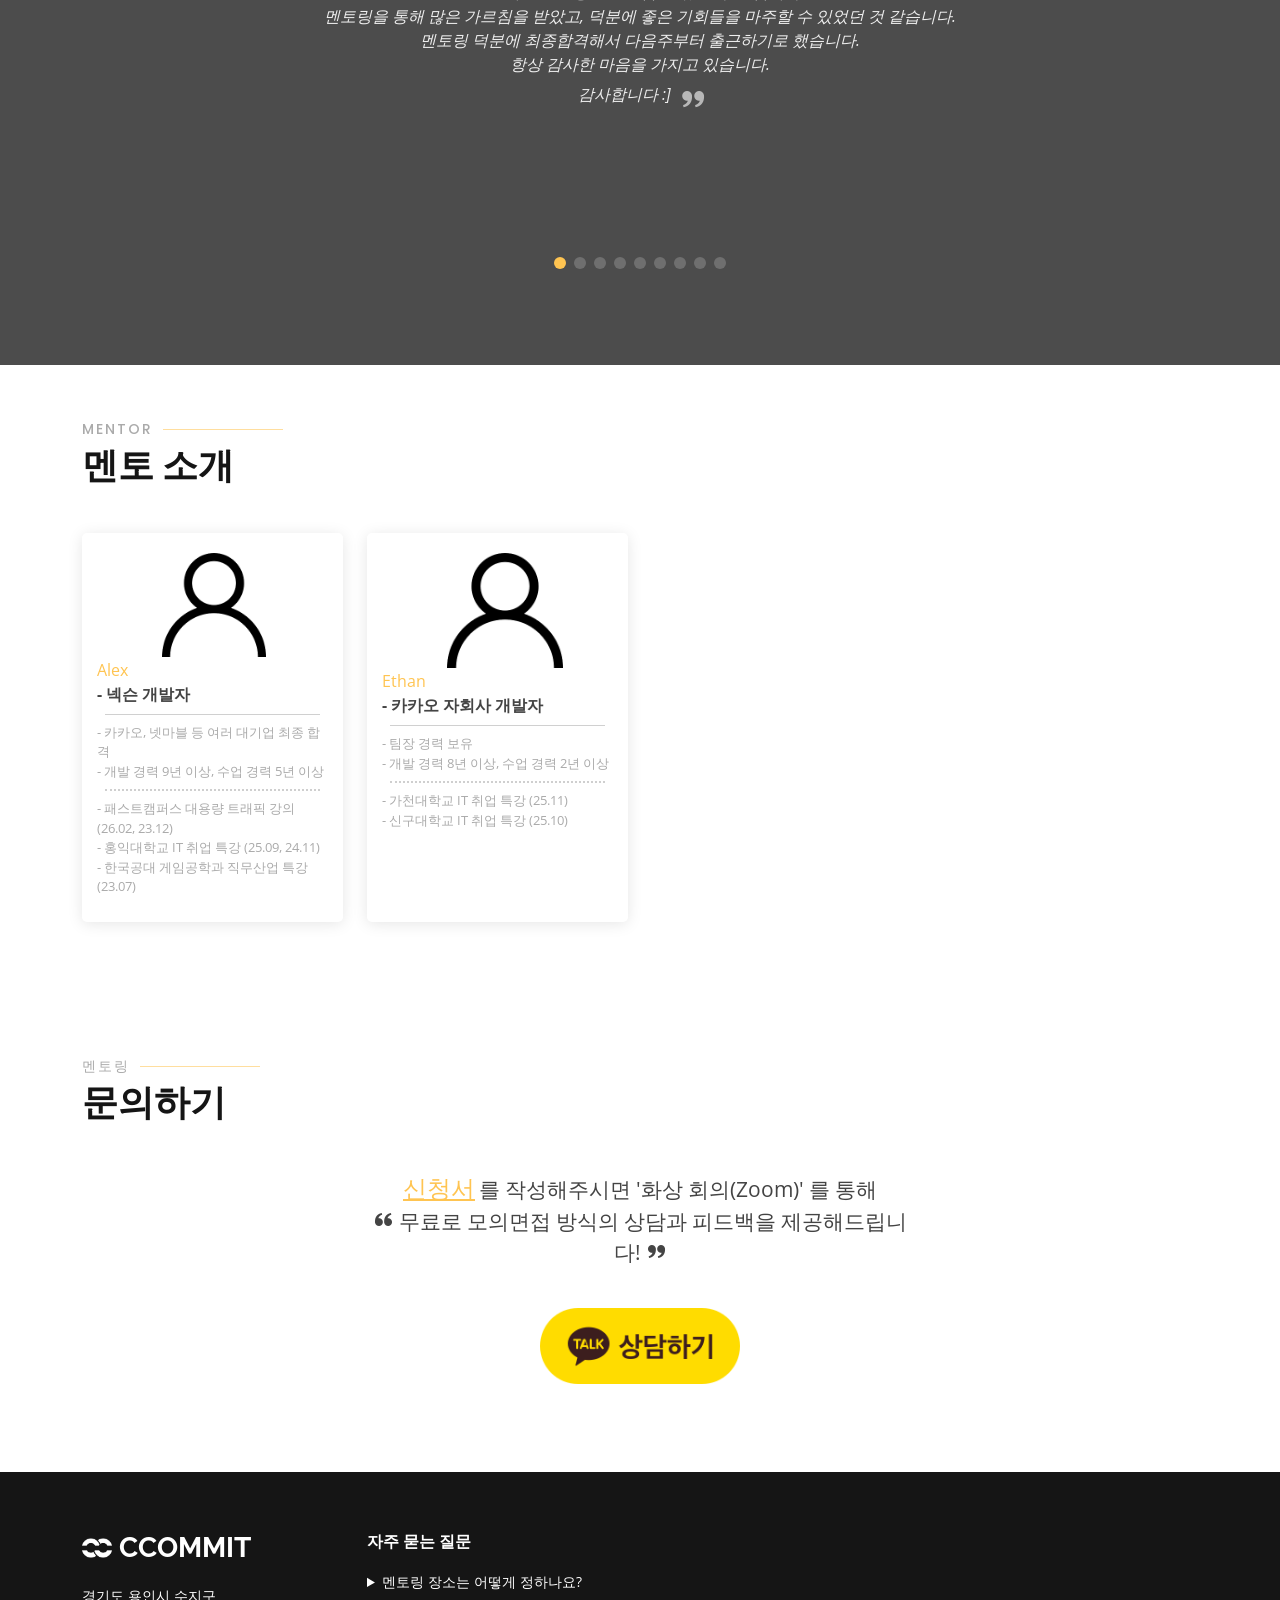
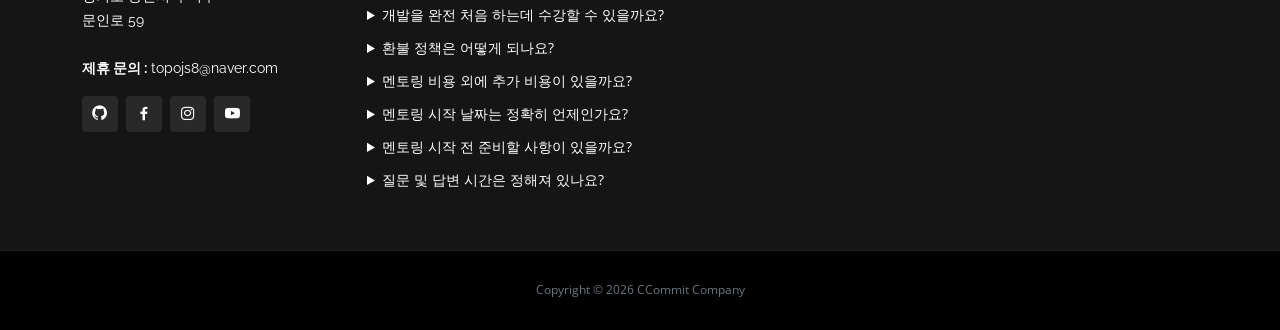
==== commit fa5df2b4: "Add Bing Webmaster verification meta tag" ====
--- a/index.html
+++ b/index.html
@@ -119,6 +119,7 @@
     </script>
     <meta name="naver-site-verification" content="ecbbc1a8d8efd794e1b0e5b10b9dda9491890983"/>
     <meta name="google-site-verification" content="T12CU9sPh23jMEebIWWDqVa-5Rh_Zu_WYn_UQr-BmHc"/>
+    <meta name="msvalidate.01" content="6BB8177CFC508FAFE7115C3850063BDD"/>
 
     <!-- Favicons -->
     <!--  <link href="assets/img/favicon.png" rel="icon">-->
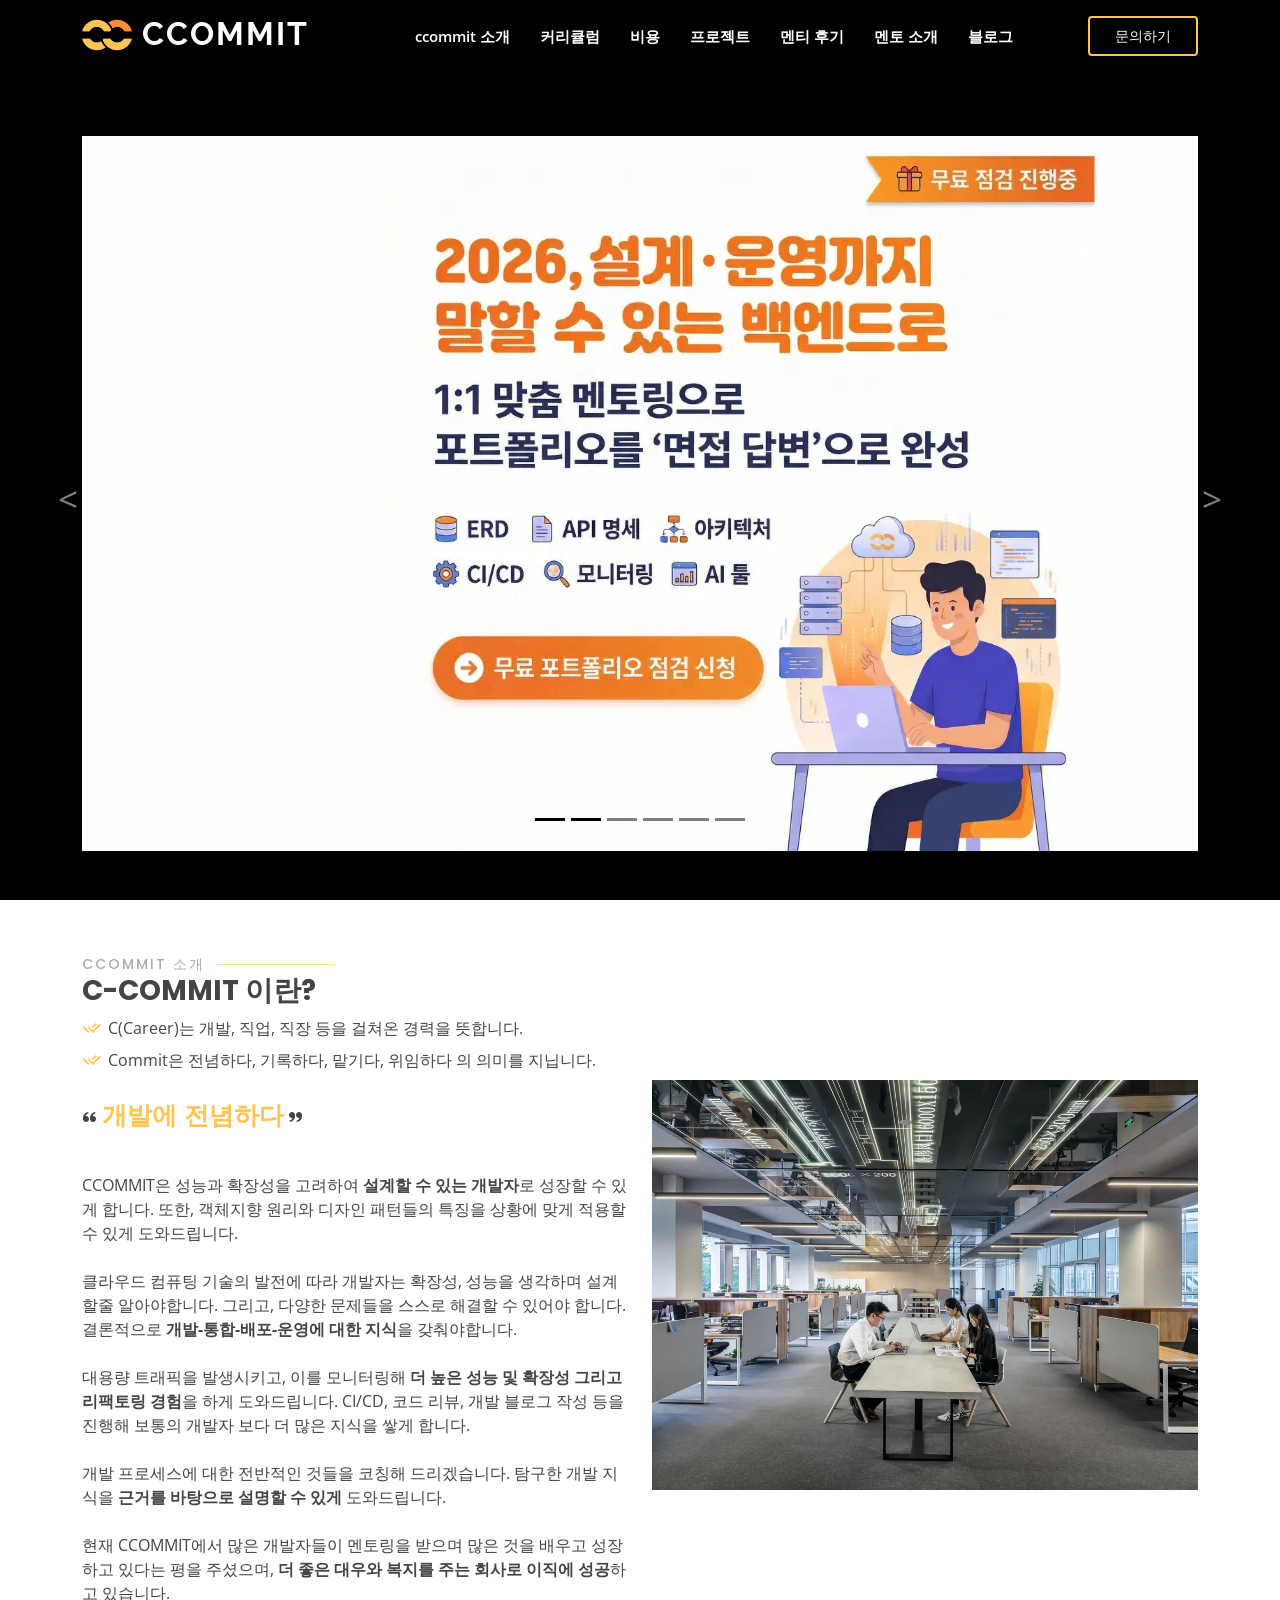
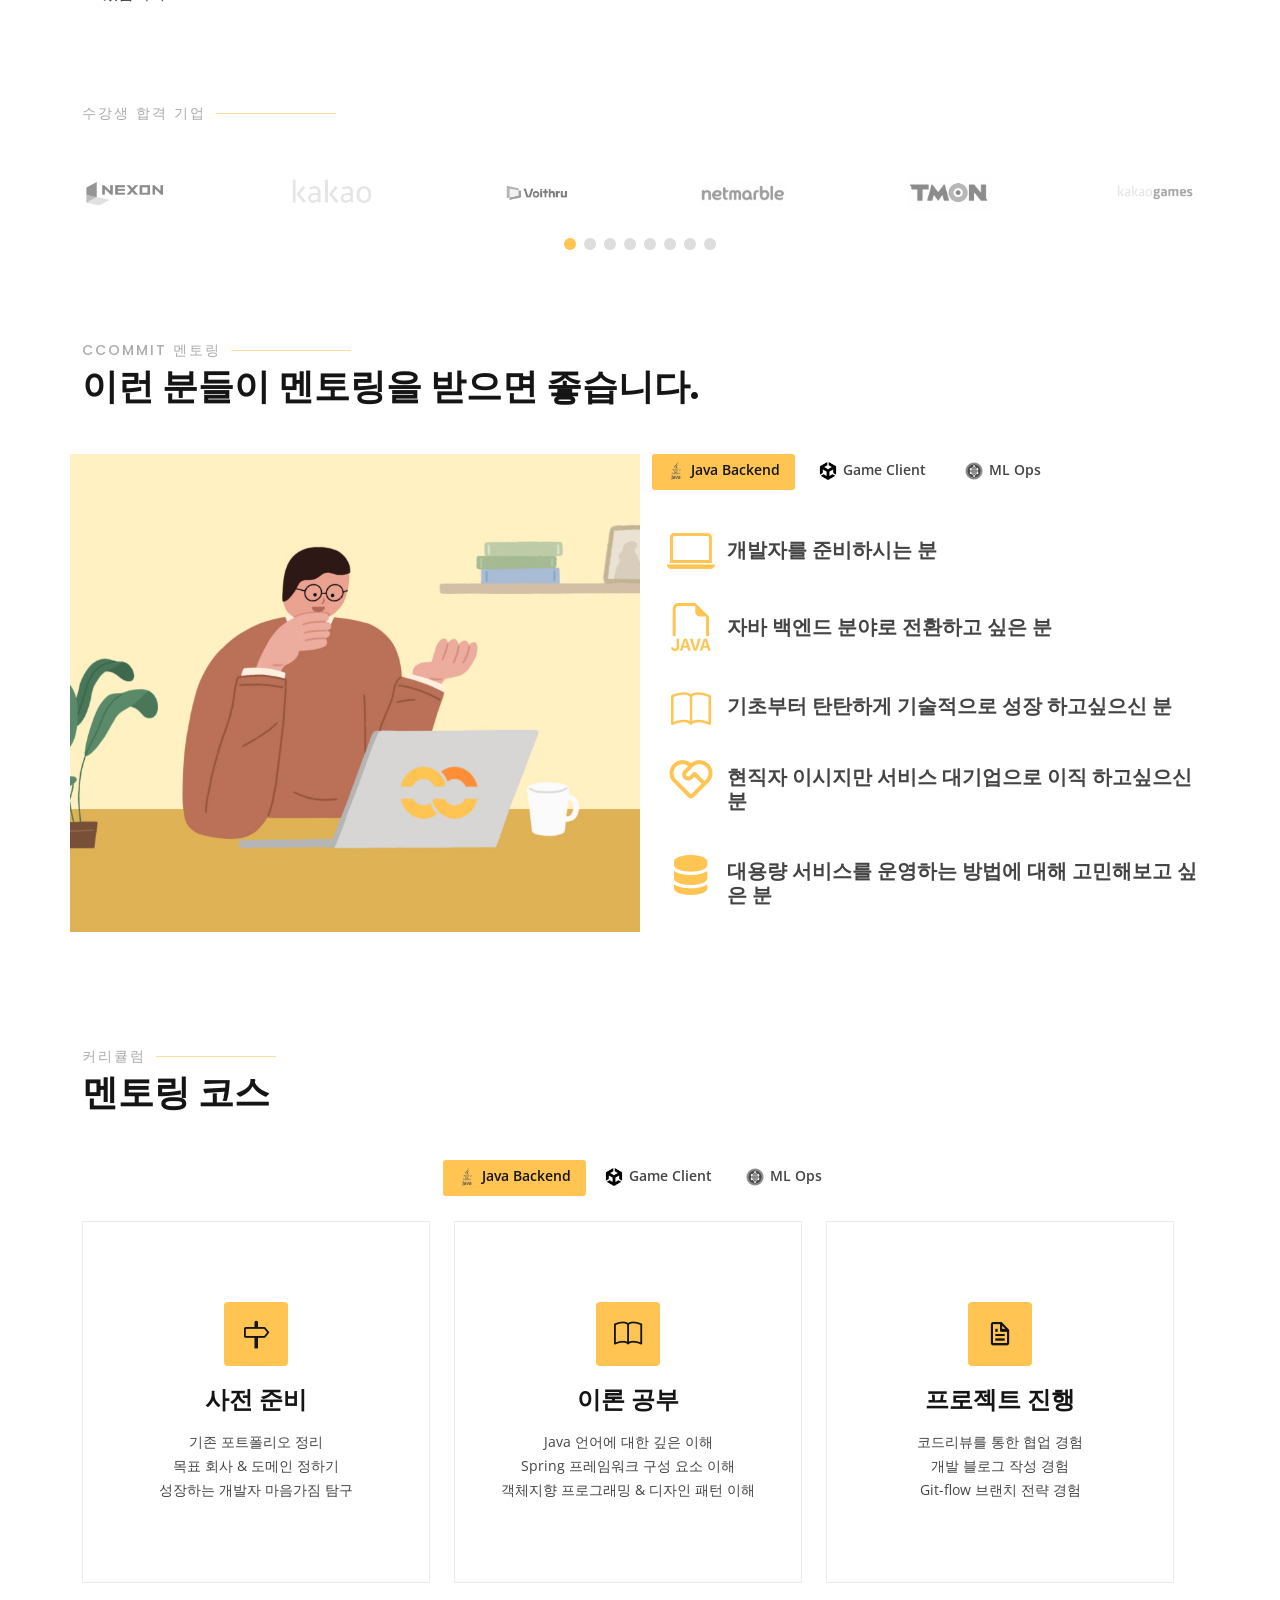
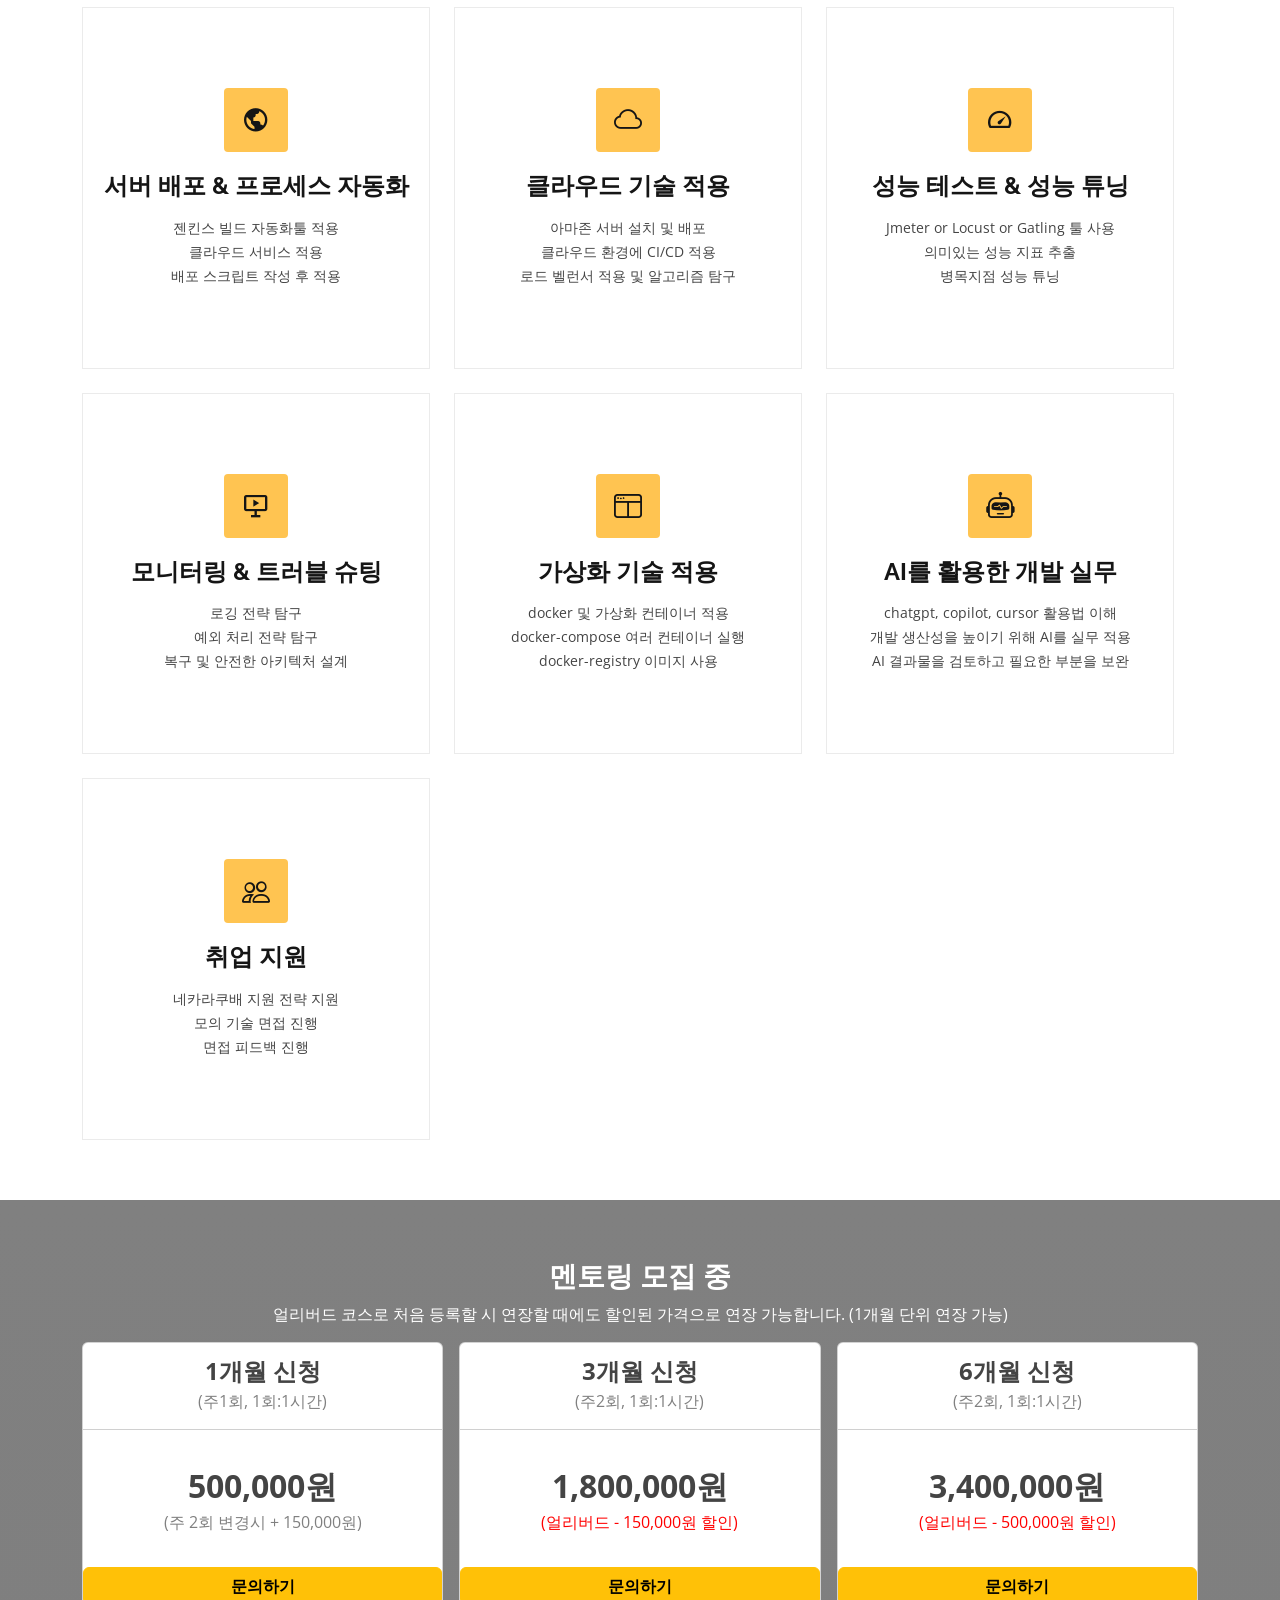
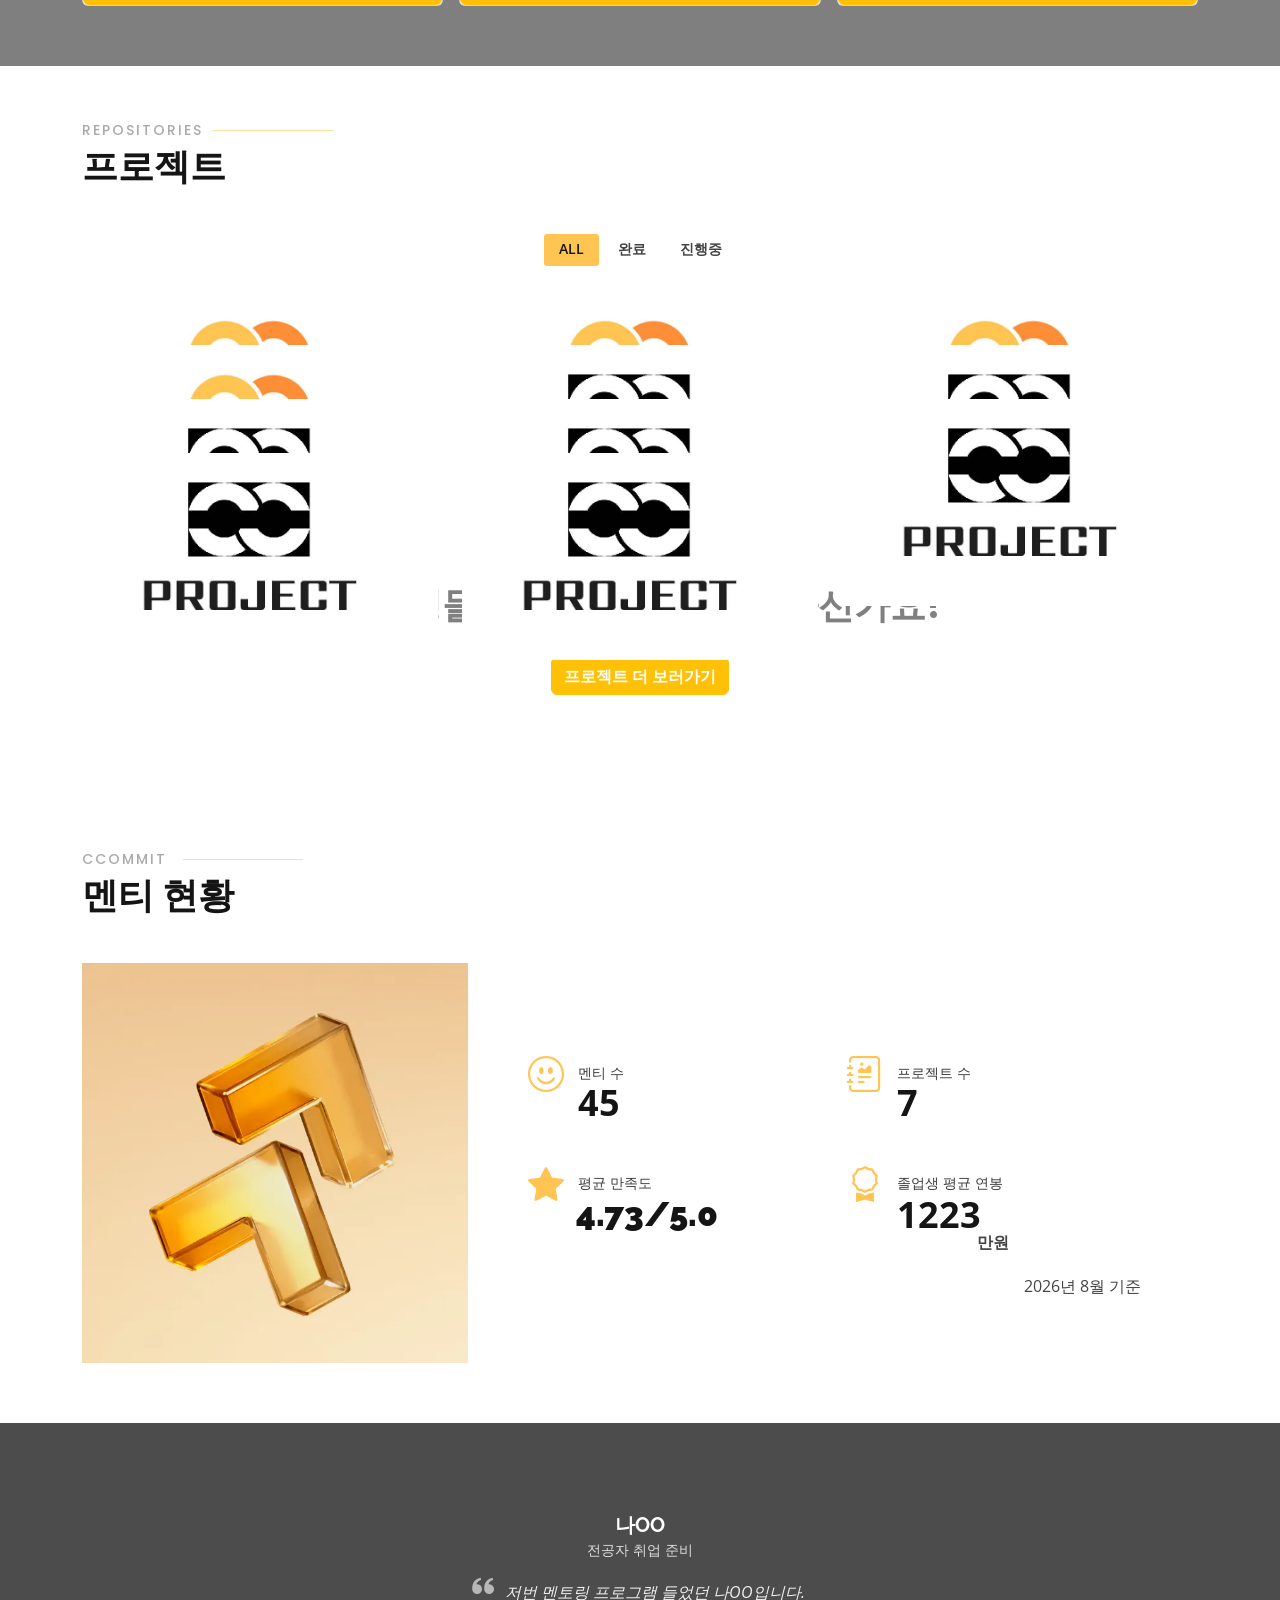
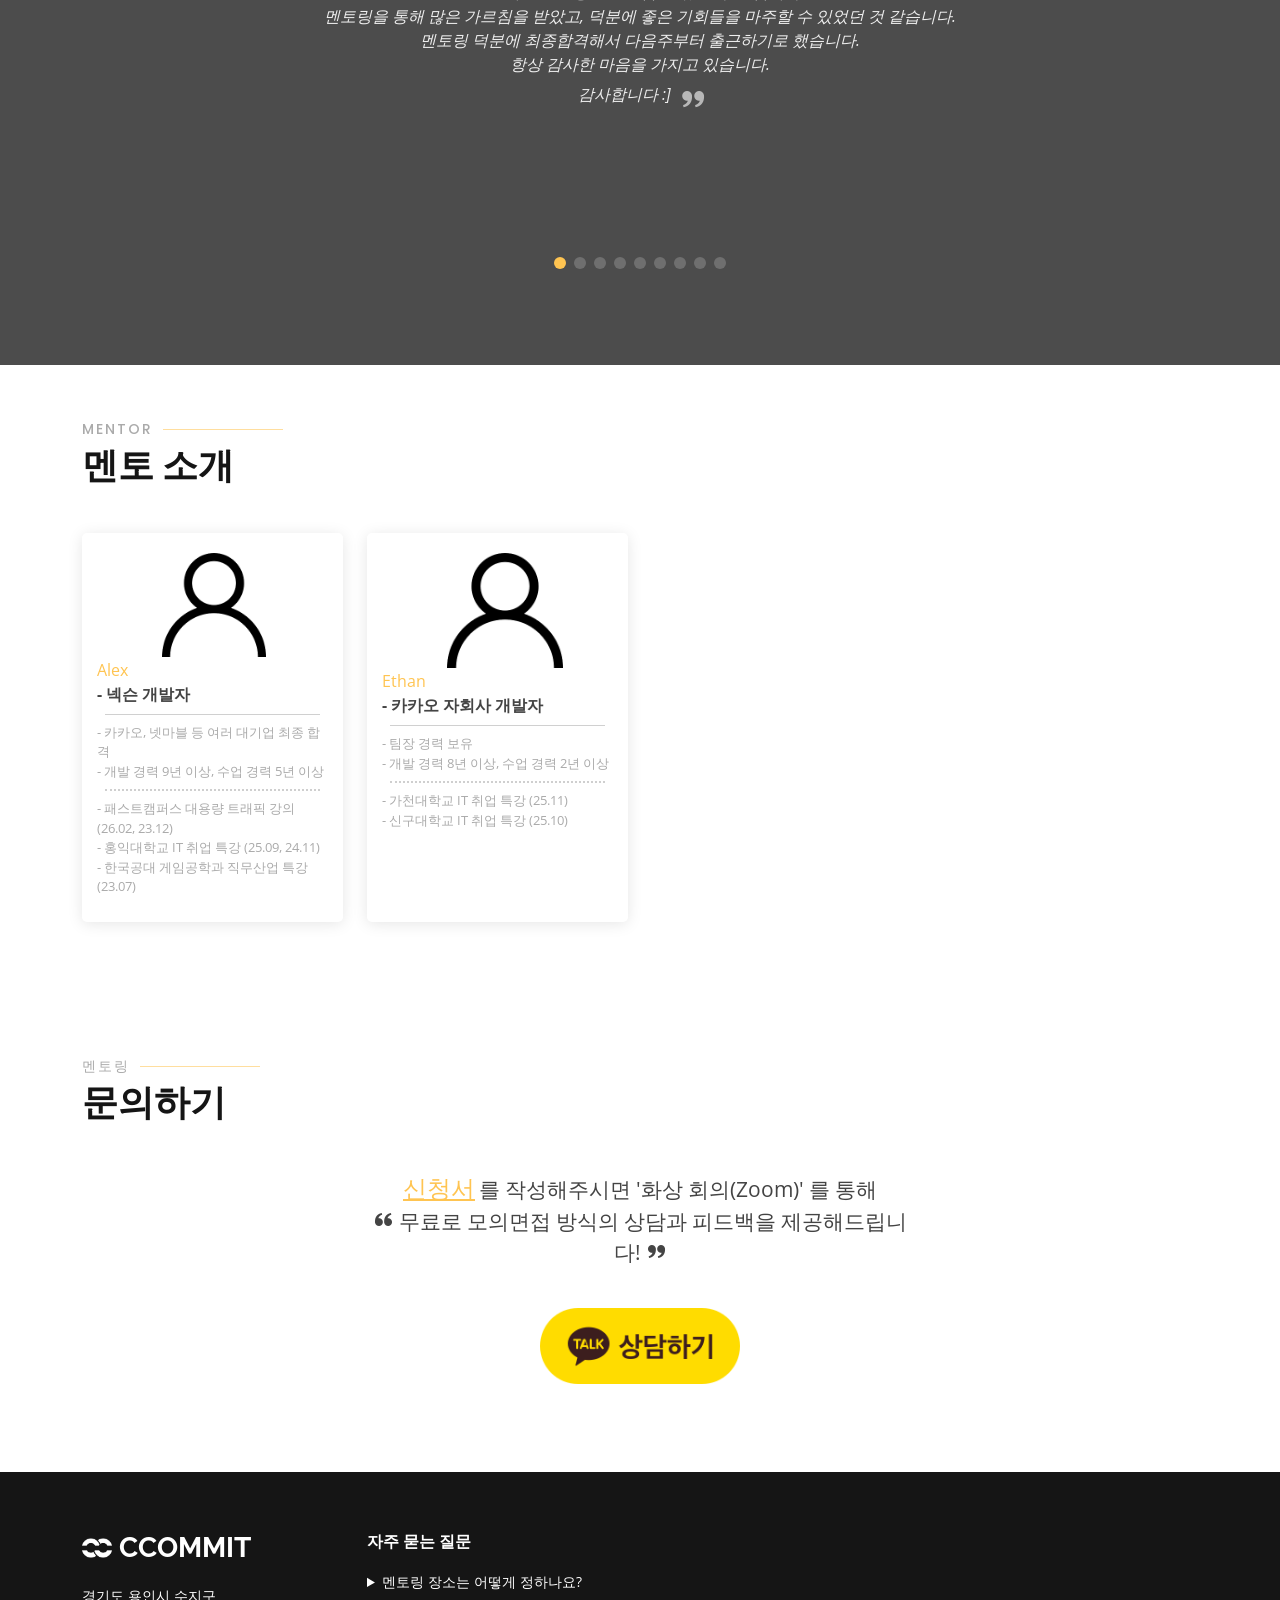
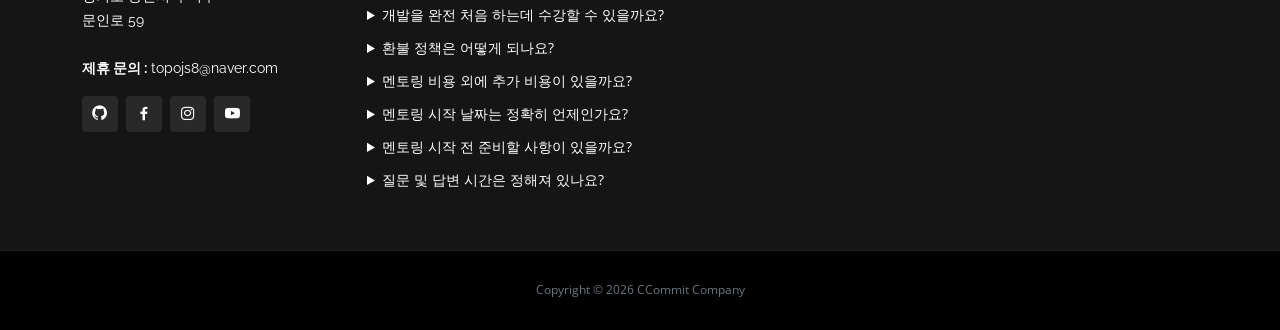
==== commit f071f0ee: "멘티 현황 숫자를 HTML 에 미리 기재(크롤러용, 화면 동일), 서비스 구조화 데이터에 성과·대상 추가 Co-Authored-By: Claude Opus 5.5 <noreply@" ====
--- a/index.html
+++ b/index.html
@@ -67,7 +67,7 @@
       "@id": "https://www.ccommit.kr/#mentoring",
       "name": "1:1 개발자 멘토링",
       "serviceType": "개발자 취업·이직 멘토링",
-      "description": "현직 개발자가 Java 백엔드, 게임 클라이언트(Unity), ML Ops 트랙으로 진행하는 1:1 멘토링. 포트폴리오 프로젝트, 코드 리뷰, 면접 준비를 함께 합니다.",
+      "description": "현직 개발자가 Java 백엔드, 게임 클라이언트(Unity), ML Ops 트랙으로 진행하는 1:1 멘토링. 포트폴리오 프로젝트, 코드 리뷰, 면접 준비를 함께 합니다. 누적 멘티 85명, 진행 프로젝트 13개, 멘티 평균 만족도 4.73/5.0.",
       "provider": {
         "@id": "https://www.ccommit.kr/#organization"
       },
@@ -112,6 +112,10 @@
             "availability": "https://schema.org/InStock"
           }
         ]
+      },
+      "audience": {
+        "@type": "Audience",
+        "audienceType": "개발자 취업 준비생 및 경력 5년 미만 개발자(이직 준비)"
       }
     }
   ]
@@ -1342,7 +1346,7 @@
                                     <p>멘티 수</p>
                                     <span data-purecounter-start="0" data-purecounter-end="85"
                                           data-purecounter-duration="2" class="purecounter"
-                                          style="padding-top:4px;"></span>
+                                          style="padding-top:4px;">85</span>
 
                                 </div>
                             </div>
@@ -1353,7 +1357,7 @@
                                     <p>프로젝트 수</p>
                                     <span data-purecounter-start="0" data-purecounter-end="13"
                                           data-purecounter-duration="2" class="purecounter"
-                                          style="padding-top:4px;"></span>
+                                          style="padding-top:4px;">13</span>
 
                                 </div>
                             </div>
@@ -1373,7 +1377,7 @@
                                     <p>졸업생 평균 연봉</p>
                                     <span data-purecounter-start="0" data-purecounter-end="4660"
                                           data-purecounter-duration="4" class="purecounter"
-                                          style="padding-top:6px;"></span>
+                                          style="padding-top:6px;">4660</span>
                                     <strong style="padding-left:130px;padding-bottom:50px;">만원</strong>
 
                                 </div>
